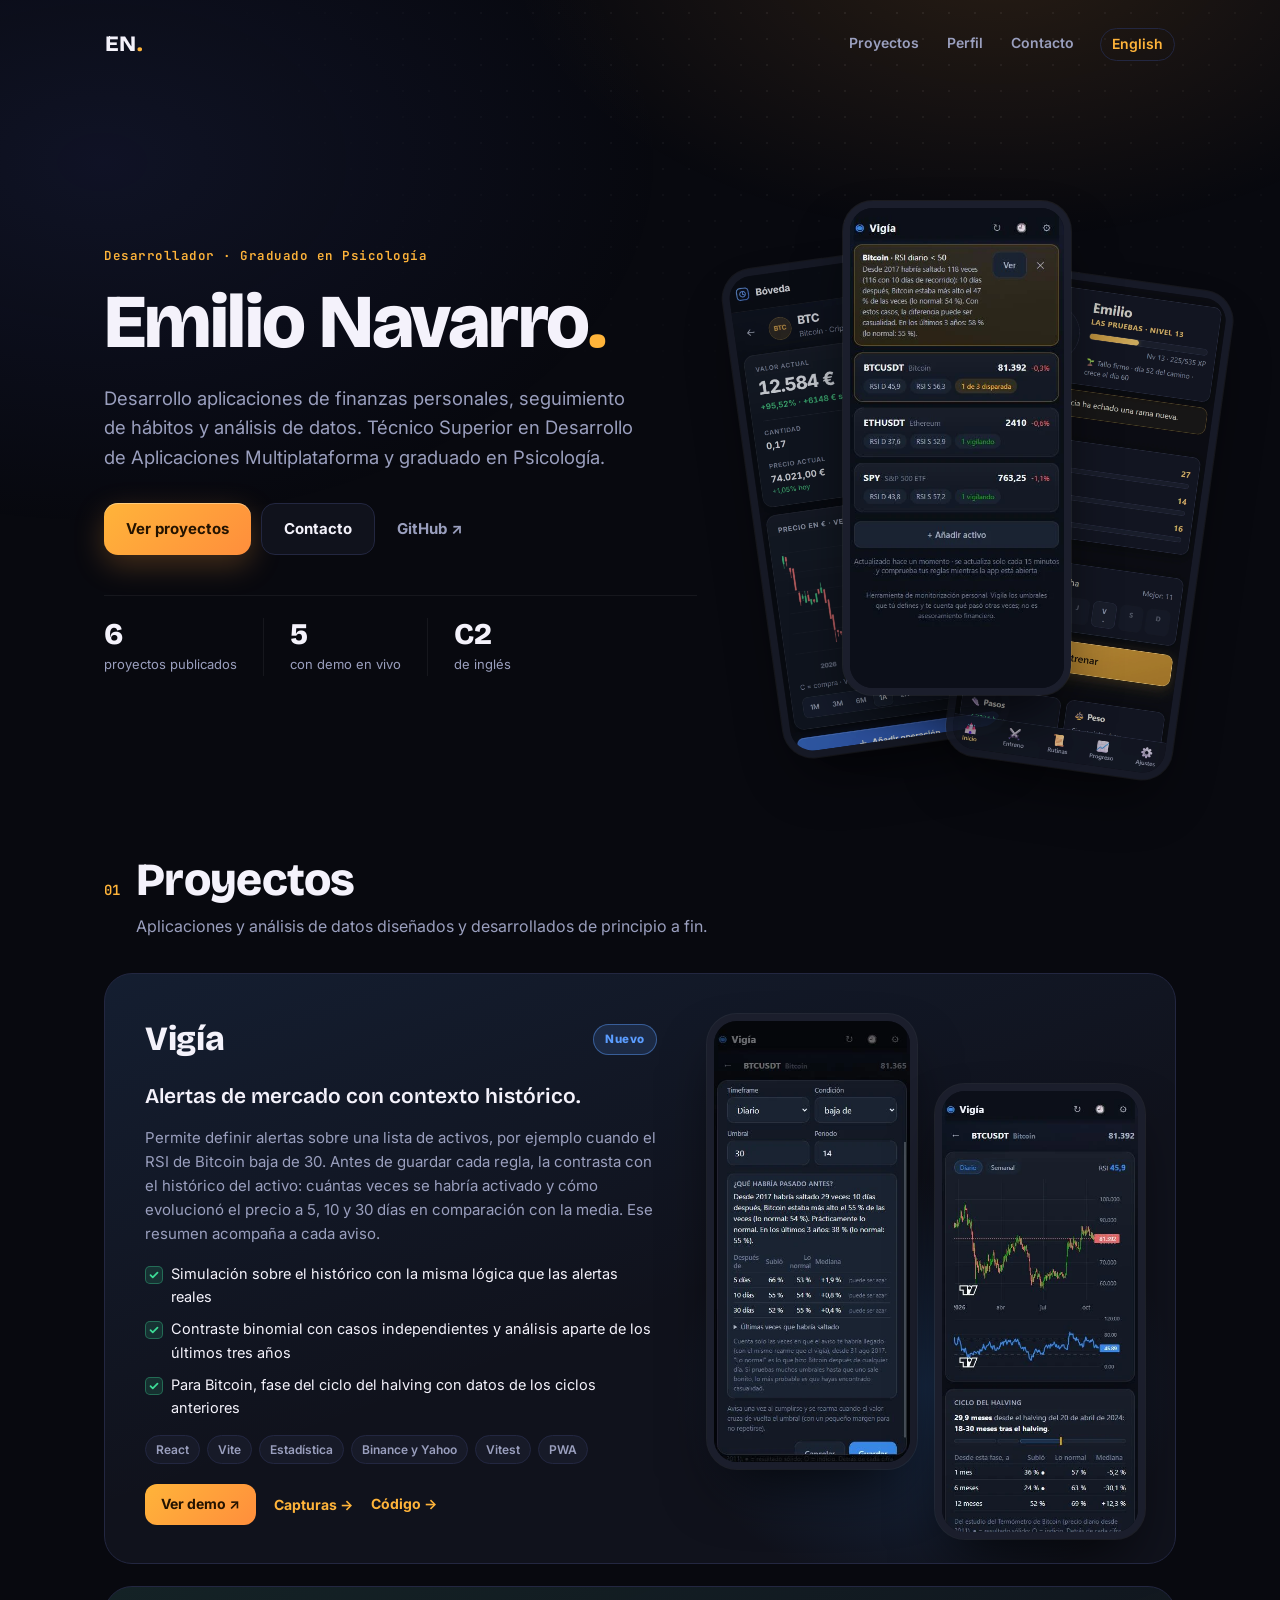
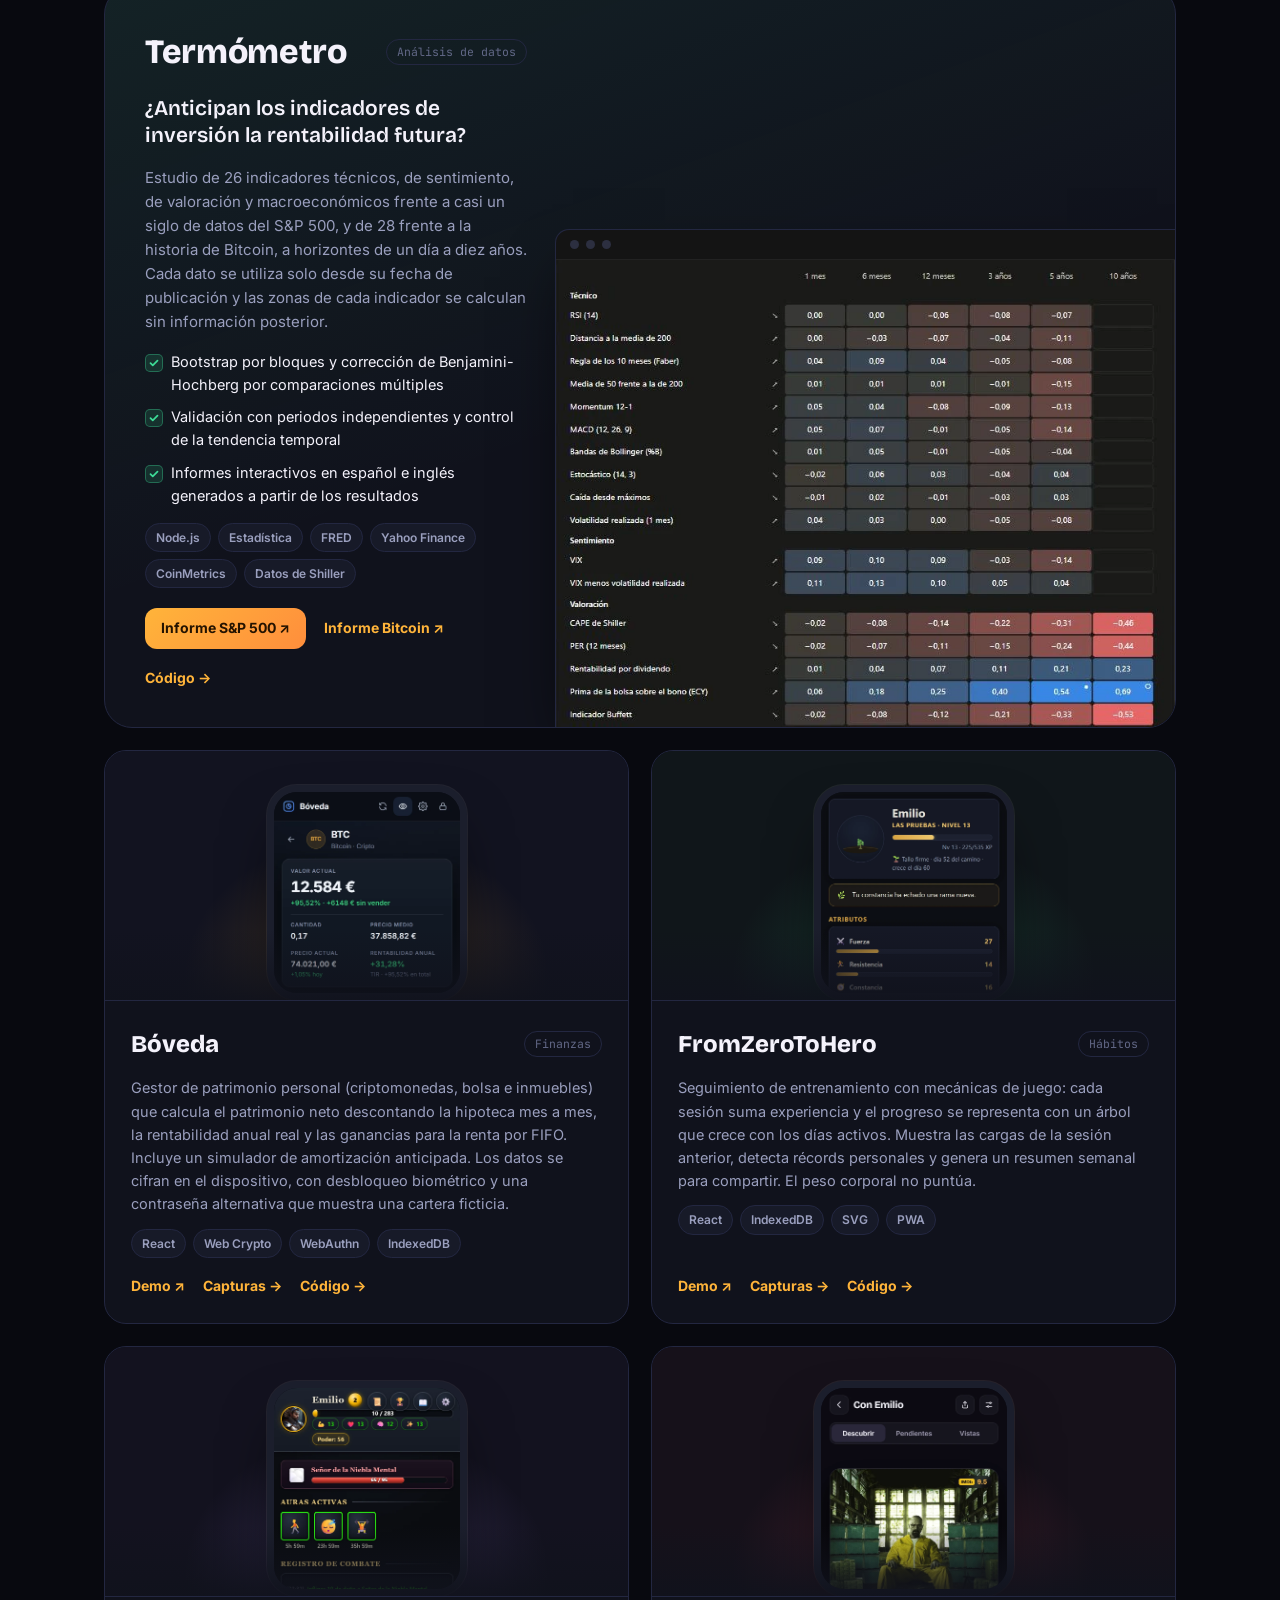
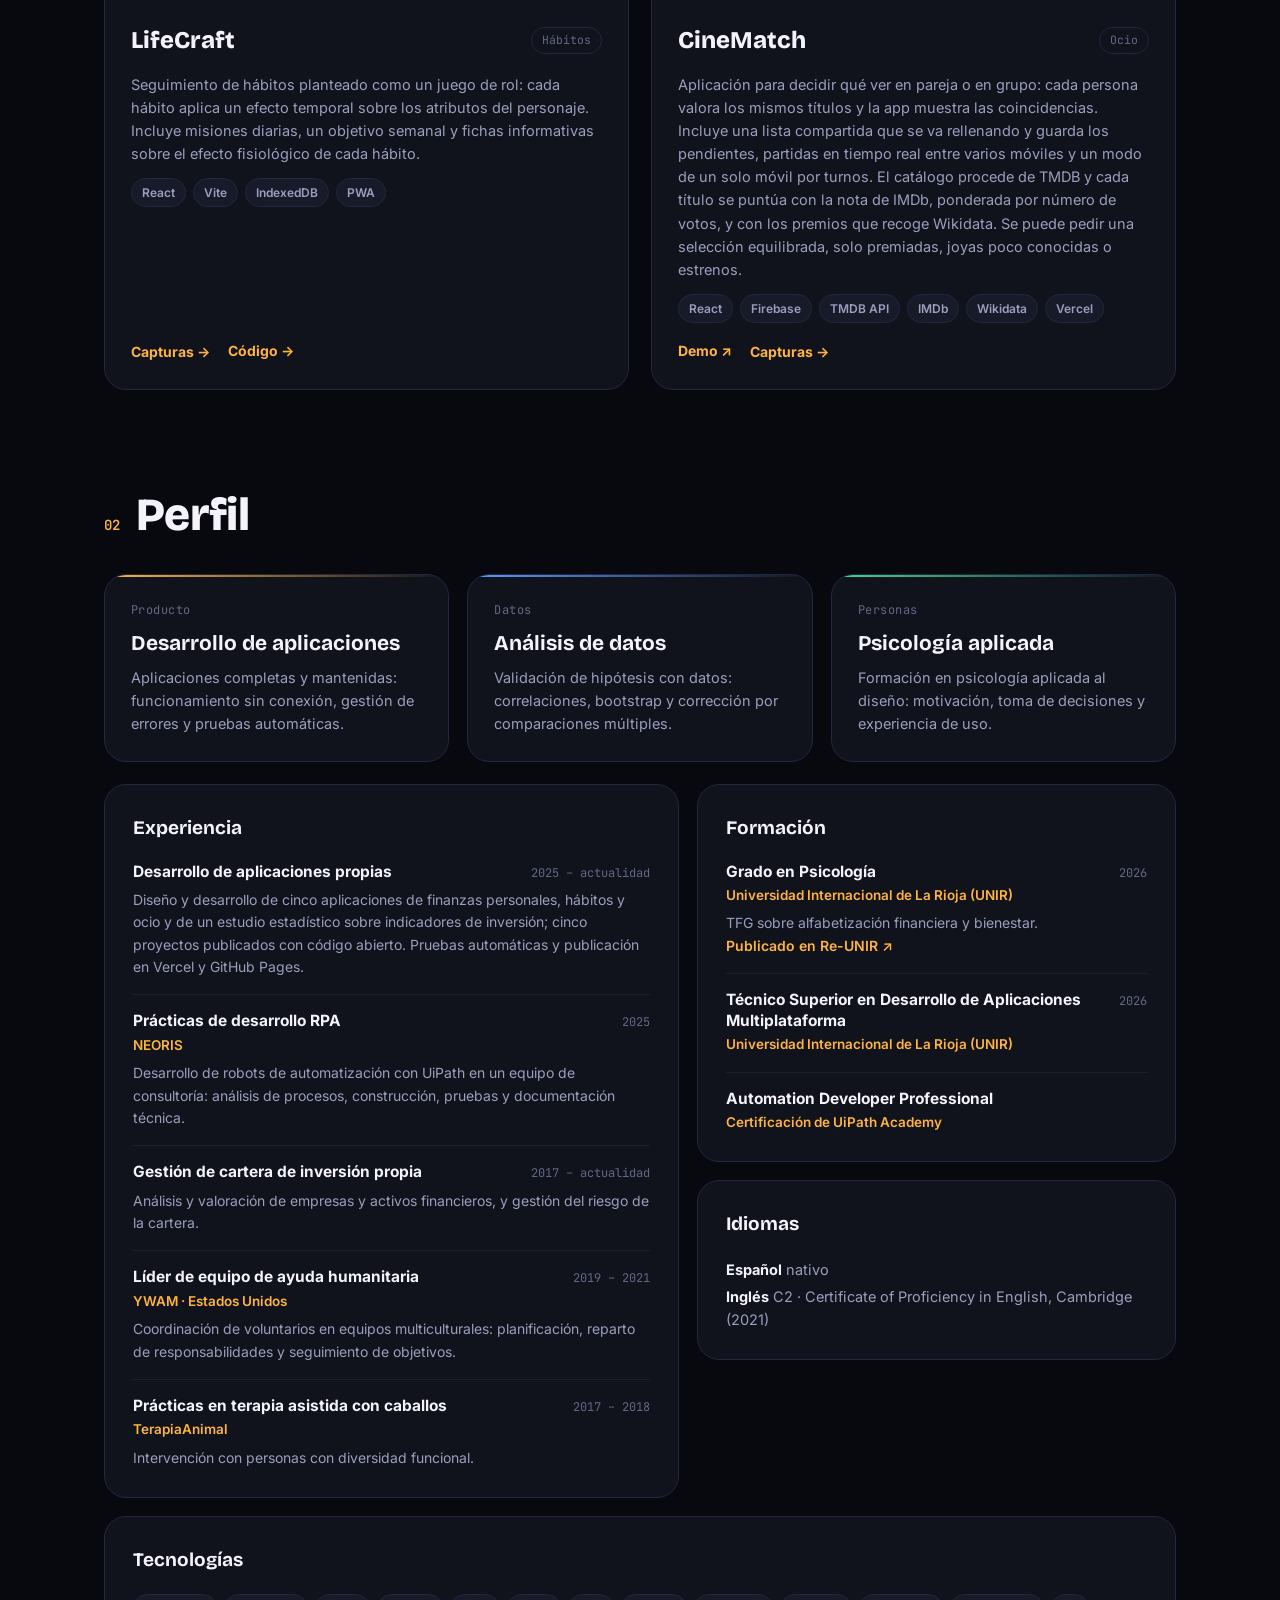
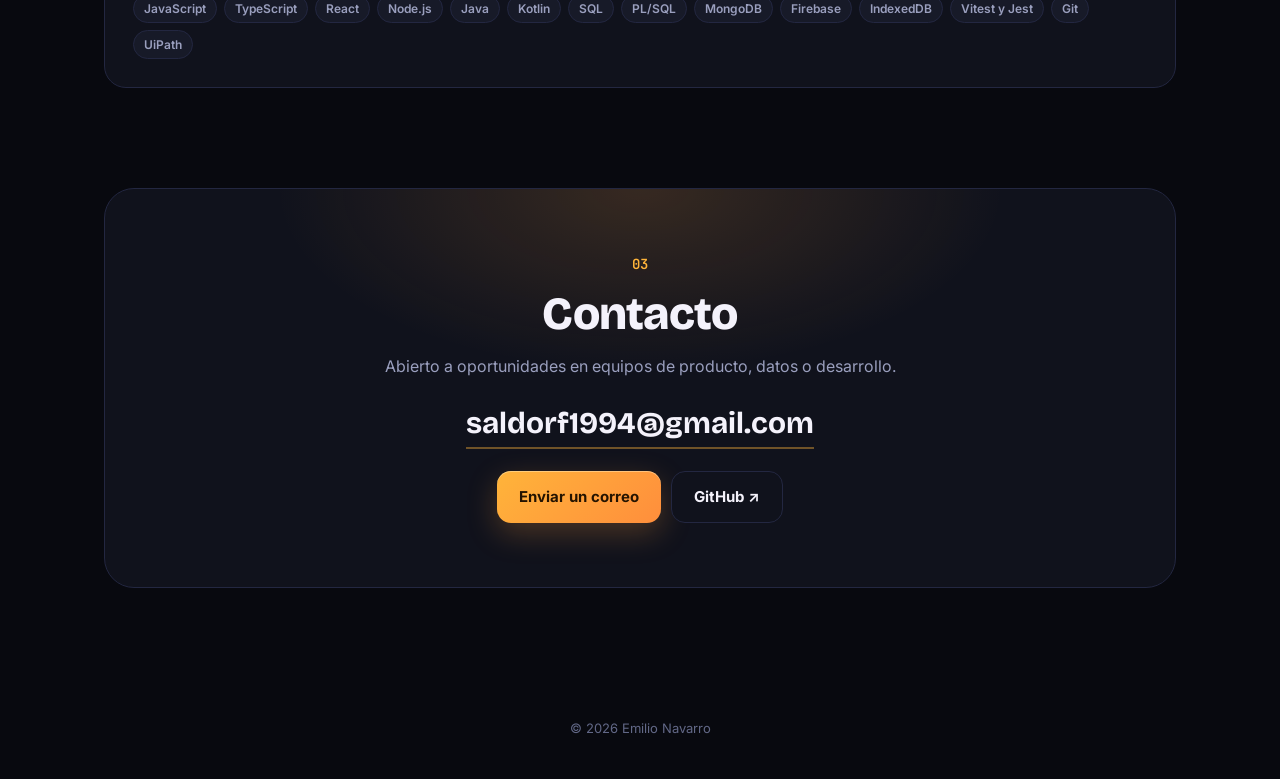
==== index.html @ cb15668c "Bóveda: captura de la animación de apertura y textos en inglés al día" ====
<!doctype html>
<html lang="es">

<head>
  <meta charset="UTF-8" />
  <meta name="viewport" content="width=device-width, initial-scale=1.0" />
  <meta name="theme-color" content="#08090f" />
  <title>Emilio Navarro · Desarrollador y graduado en Psicología</title>
  <meta name="description"
    content="Portfolio de Emilio Navarro, desarrollador de aplicaciones (DAM) y graduado en Psicología. Aplicaciones de finanzas personales y hábitos, y análisis de datos." />
  <meta property="og:type" content="website" />
  <meta property="og:url" content="https://seakerop.github.io/portfolio-12-06-main/" />
  <meta property="og:title" content="Emilio Navarro · Desarrollador y graduado en Psicología" />
  <meta property="og:description" content="Aplicaciones de finanzas personales y hábitos, y análisis de datos." />
  <meta property="og:image" content="https://seakerop.github.io/portfolio-12-06-main/og.png" />
  <meta name="twitter:card" content="summary_large_image" />
  <link rel="icon"
    href="data:image/svg+xml,%3Csvg xmlns='http://www.w3.org/2000/svg' viewBox='0 0 100 100'%3E%3Crect width='100' height='100' rx='24' fill='%2308090f'/%3E%3Ctext x='46' y='68' font-family='Arial' font-weight='800' font-size='50' fill='%23f4f2fb' text-anchor='middle'%3EEN%3C/text%3E%3Ccircle cx='82' cy='64' r='7' fill='%23ffb43a'/%3E%3C/svg%3E" />
  <link rel="preconnect" href="https://fonts.googleapis.com" />
  <link rel="preconnect" href="https://fonts.gstatic.com" crossorigin />
  <link
    href="https://fonts.googleapis.com/css2?family=Bricolage+Grotesque:opsz,wght@12..96,400..800&family=Inter:wght@400;500;600;700&family=JetBrains+Mono:wght@500;600&display=swap"
    rel="stylesheet" />
  <link rel="alternate" hreflang="en" href="https://seakerop.github.io/portfolio-12-06-main/en/" />
  <link rel="stylesheet" href="style.css" />
</head>

<body>
  <div class="backdrop" aria-hidden="true"></div>

  <header class="nav">
    <a class="brand" href="#top" aria-label="Inicio">EN<span class="dot">.</span></a>
    <nav>
      <a href="#proyectos">Proyectos</a>
      <a href="#perfil">Perfil</a>
      <a href="#contacto">Contacto</a>
      <a class="lang-link" href="en/" hreflang="en" lang="en">English</a>
    </nav>
  </header>

  <main id="top">
    <!-- ═══ hero ═══ -->
    <section class="hero">
      <div class="hero-text">
        <p class="eyebrow reveal">Desarrollador · Graduado en Psicología</p>
        <h1 class="reveal">Emilio Navarro<span class="dot">.</span></h1>
        <p class="hero-sub reveal">
          Desarrollo aplicaciones de finanzas personales, seguimiento de hábitos y análisis de datos. Técnico Superior
          en Desarrollo de Aplicaciones Multiplataforma y graduado en Psicología.
        </p>
        <div class="hero-cta reveal">
          <a class="btn btn-solid" href="#proyectos">Ver proyectos</a>
          <a class="btn btn-line" href="mailto:saldorf1994@gmail.com">Contacto</a>
          <a class="btn btn-ghost" href="https://github.com/seakerop" target="_blank" rel="noreferrer">GitHub ↗</a>
        </div>
        <ul class="proof reveal" aria-label="En cifras">
          <li><b>6</b><span>proyectos publicados</span></li>
          <li><b>5</b><span>con demo en vivo</span></li>
          <li><b>C2</b><span>de inglés</span></li>
        </ul>
      </div>

      <div class="hero-phones reveal" aria-hidden="true">
        <figure class="phone p-back"><img src="img/boveda/2-activo.webp" alt="" fetchpriority="high" /></figure>
        <figure class="phone p-front"><img src="img/vigia/1-avisos.webp" alt="" fetchpriority="high" /></figure>
        <figure class="phone p-side"><img src="img/fzth/1-home.webp" alt="" /></figure>
      </div>
    </section>

    <!-- ═══ proyectos ═══ -->
    <section id="proyectos">
      <div class="sec-head reveal">
        <span class="sec-num mono">01</span>
        <h2>Proyectos</h2>
        <p>Aplicaciones y análisis de datos diseñados y desarrollados de principio a fin.</p>
      </div>

      <!-- destacado: Vigía -->
      <article class="feature reveal">
        <div class="feature-text">
          <div class="card-top">
            <h3>Vigía</h3>
            <span class="badge badge-new">Nuevo</span>
          </div>
          <p class="lede">Alertas de mercado con contexto histórico.</p>
          <p>
            Permite definir alertas sobre una lista de activos, por ejemplo cuando el RSI de Bitcoin baja de 30. Antes
            de guardar cada regla, la contrasta con el histórico del activo: cuántas veces se habría activado y cómo
            evolucionó el precio a 5, 10 y 30 días en comparación con la media. Ese resumen acompaña a cada aviso.
          </p>
          <ul class="checks">
            <li>Simulación sobre el histórico con la misma lógica que las alertas reales</li>
            <li>Contraste binomial con casos independientes y análisis aparte de los últimos tres años</li>
            <li>Para Bitcoin, fase del ciclo del halving con datos de los ciclos anteriores</li>
          </ul>
          <div class="stack">
            <span>React</span><span>Vite</span><span>Estadística</span><span>Binance y Yahoo</span><span>Vitest</span><span>PWA</span>
          </div>
          <div class="card-links">
            <a class="link-solid" href="https://vigia-fawn.vercel.app" target="_blank" rel="noreferrer">Ver demo ↗</a>
            <button type="button" class="shots-link" data-shots="vigia">Capturas →</button>
            <a href="https://github.com/seakerop/vigia" target="_blank" rel="noreferrer">Código →</a>
          </div>
        </div>
        <div class="feature-visual" aria-hidden="true">
          <figure class="phone"><img src="img/vigia/3-probador.webp" alt="" loading="lazy" /></figure>
          <figure class="phone phone-offset"><img src="img/vigia/2-ficha.webp" alt="" loading="lazy" /></figure>
        </div>
      </article>

      <!-- destacado: Termómetro -->
      <article class="feature feature-data reveal">
        <div class="feature-text">
          <div class="card-top">
            <h3>Termómetro</h3>
            <span class="tag mono">Análisis de datos</span>
          </div>
          <p class="lede">¿Anticipan los indicadores de inversión la rentabilidad futura?</p>
          <p>
            Estudio de 26 indicadores técnicos, de sentimiento, de valoración y macroeconómicos frente a casi un siglo
            de datos del S&amp;P 500, y de 28 frente a la historia de Bitcoin, a horizontes de un día a diez años. Cada
            dato se utiliza solo desde su fecha de publicación y las zonas de cada indicador se calculan sin
            información posterior.
          </p>
          <ul class="checks">
            <li>Bootstrap por bloques y corrección de Benjamini-Hochberg por comparaciones múltiples</li>
            <li>Validación con periodos independientes y control de la tendencia temporal</li>
            <li>Informes interactivos en español e inglés generados a partir de los resultados</li>
          </ul>
          <div class="stack">
            <span>Node.js</span><span>Estadística</span><span>FRED</span><span>Yahoo Finance</span><span>CoinMetrics</span><span>Datos de Shiller</span>
          </div>
          <div class="card-links">
            <a class="link-solid" href="https://seakerop.github.io/termometro/" target="_blank" rel="noreferrer">Informe S&amp;P 500 ↗</a>
            <a href="https://seakerop.github.io/termometro/bitcoin.html" target="_blank" rel="noreferrer">Informe Bitcoin ↗</a>
            <a href="https://github.com/seakerop/termometro" target="_blank" rel="noreferrer">Código →</a>
          </div>
        </div>
        <div class="feature-visual" aria-hidden="true">
          <figure class="browser">
            <div class="browser-bar"><i></i><i></i><i></i></div>
            <img src="img/termometro/mapa.webp" alt="" loading="lazy" width="758" height="572" />
          </figure>
        </div>
      </article>

      <div class="cards">
        <article class="card reveal">
          <div class="card-shot shot-vault">
            <figure class="phone"><img src="img/boveda/2-activo.webp" alt="Ficha de Bitcoin en Bóveda con su gráfica de velas" loading="lazy" /></figure>
          </div>
          <div class="card-body">
            <div class="card-top"><h3>Bóveda</h3><span class="tag mono">Finanzas</span></div>
            <p>
              Gestor de patrimonio personal (criptomonedas, bolsa e inmuebles) que calcula el patrimonio neto
              descontando la hipoteca mes a mes, la rentabilidad anual real y las ganancias para la renta por FIFO.
              Incluye un simulador de amortización anticipada. Los datos se cifran en el dispositivo, con desbloqueo
              biométrico y una contraseña alternativa que muestra una cartera ficticia.
            </p>
            <div class="stack"><span>React</span><span>Web Crypto</span><span>WebAuthn</span><span>IndexedDB</span></div>
            <div class="card-links">
              <a href="https://boveda-ivory.vercel.app" target="_blank" rel="noreferrer">Demo ↗</a>
              <button type="button" class="shots-link" data-shots="boveda">Capturas →</button>
              <a href="https://github.com/seakerop/boveda" target="_blank" rel="noreferrer">Código →</a>
            </div>
          </div>
        </article>

        <article class="card reveal">
          <div class="card-shot shot-gym">
            <figure class="phone"><img src="img/fzth/1-home.webp" alt="Pantalla principal de FromZeroToHero" loading="lazy" /></figure>
          </div>
          <div class="card-body">
            <div class="card-top"><h3>FromZeroToHero</h3><span class="tag mono">Hábitos</span></div>
            <p>
              Seguimiento de entrenamiento con mecánicas de juego: cada sesión suma experiencia y el progreso se
              representa con un árbol que crece con los días activos. Muestra las cargas de la sesión anterior, detecta
              récords personales y genera un resumen semanal para compartir. El peso corporal no puntúa.
            </p>
            <div class="stack"><span>React</span><span>IndexedDB</span><span>SVG</span><span>PWA</span></div>
            <div class="card-links">
              <a href="https://seakerop.github.io/fromzerotohero/" target="_blank" rel="noreferrer">Demo ↗</a>
              <button type="button" class="shots-link" data-shots="fzth">Capturas →</button>
              <a href="https://github.com/seakerop/fromzerotohero" target="_blank" rel="noreferrer">Código →</a>
            </div>
          </div>
        </article>

        <article class="card reveal">
          <div class="card-shot shot-life">
            <figure class="phone"><img src="img/lifecraft/2-home.webp" alt="Pantalla principal de LifeCraft" loading="lazy" /></figure>
          </div>
          <div class="card-body">
            <div class="card-top"><h3>LifeCraft</h3><span class="tag mono">Hábitos</span></div>
            <p>
              Seguimiento de hábitos planteado como un juego de rol: cada hábito aplica un efecto temporal sobre los
              atributos del personaje. Incluye misiones diarias, un objetivo semanal y fichas informativas sobre el
              efecto fisiológico de cada hábito.
            </p>
            <div class="stack"><span>React</span><span>Vite</span><span>IndexedDB</span><span>PWA</span></div>
            <div class="card-links">
              <button type="button" class="shots-link" data-shots="lifecraft">Capturas →</button>
              <a href="https://github.com/seakerop/lifecraft" target="_blank" rel="noreferrer">Código →</a>
            </div>
          </div>
        </article>

        <article class="card reveal">
          <div class="card-shot shot-cine">
            <figure class="phone"><img src="img/cinematch/2-descubrir.webp" alt="Carta de una serie en CineMatch" loading="lazy" /></figure>
          </div>
          <div class="card-body">
            <div class="card-top"><h3>CineMatch</h3><span class="tag mono">Ocio</span></div>
            <p>
              Aplicación para decidir qué ver en pareja o en grupo: cada persona valora los mismos títulos y la app
              muestra las coincidencias. Incluye una lista compartida que se va rellenando y guarda los pendientes,
              partidas en tiempo real entre varios móviles y un modo de un solo móvil por turnos. El catálogo procede
              de TMDB y cada título se puntúa con la nota de IMDb, ponderada por número de votos, y con los premios
              que recoge Wikidata. Se puede pedir una selección equilibrada, solo premiadas, joyas poco conocidas o
              estrenos.
            </p>
            <div class="stack"><span>React</span><span>Firebase</span><span>TMDB API</span><span>IMDb</span><span>Wikidata</span><span>Vercel</span></div>
            <div class="card-links">
              <a href="https://cinematch-wine-xi.vercel.app" target="_blank" rel="noreferrer">Demo ↗</a>
              <button type="button" class="shots-link" data-shots="cinematch">Capturas →</button>
            </div>
          </div>
        </article>
      </div>
    </section>

    <!-- ═══ perfil ═══ -->
    <section id="perfil">
      <div class="sec-head reveal">
        <span class="sec-num mono">02</span>
        <h2>Perfil</h2>
      </div>

      <div class="pillars">
        <div class="pillar reveal">
          <span class="pillar-k mono">Producto</span>
          <h3>Desarrollo de aplicaciones</h3>
          <p>Aplicaciones completas y mantenidas: funcionamiento sin conexión, gestión de errores y pruebas automáticas.</p>
        </div>
        <div class="pillar reveal">
          <span class="pillar-k mono">Datos</span>
          <h3>Análisis de datos</h3>
          <p>Validación de hipótesis con datos: correlaciones, bootstrap y corrección por comparaciones múltiples.</p>
        </div>
        <div class="pillar reveal">
          <span class="pillar-k mono">Personas</span>
          <h3>Psicología aplicada</h3>
          <p>Formación en psicología aplicada al diseño: motivación, toma de decisiones y experiencia de uso.</p>
        </div>
      </div>

      <div class="cv-grid">
        <div class="cv-block reveal">
          <h3 class="block-title">Experiencia</h3>
          <ul class="cv-list">
            <li>
              <div class="cv-head"><b>Desarrollo de aplicaciones propias</b><span class="when mono">2025 – actualidad</span></div>
              <p>Diseño y desarrollo de cinco aplicaciones de finanzas personales, hábitos y ocio y de un estudio estadístico sobre indicadores de inversión; cinco proyectos publicados con código abierto. Pruebas automáticas y publicación en Vercel y GitHub Pages.</p>
            </li>
            <li>
              <div class="cv-head"><b>Prácticas de desarrollo RPA</b><span class="when mono">2025</span></div>
              <span class="org">NEORIS</span>
              <p>Desarrollo de robots de automatización con UiPath en un equipo de consultoría: análisis de procesos, construcción, pruebas y documentación técnica.</p>
            </li>
            <li>
              <div class="cv-head"><b>Gestión de cartera de inversión propia</b><span class="when mono">2017 – actualidad</span></div>
              <p>Análisis y valoración de empresas y activos financieros, y gestión del riesgo de la cartera.</p>
            </li>
            <li>
              <div class="cv-head"><b>Líder de equipo de ayuda humanitaria</b><span class="when mono">2019 – 2021</span></div>
              <span class="org">YWAM · Estados Unidos</span>
              <p>Coordinación de voluntarios en equipos multiculturales: planificación, reparto de responsabilidades y seguimiento de objetivos.</p>
            </li>
            <li>
              <div class="cv-head"><b>Prácticas en terapia asistida con caballos</b><span class="when mono">2017 – 2018</span></div>
              <span class="org">TerapiaAnimal</span>
              <p>Intervención con personas con diversidad funcional.</p>
            </li>
          </ul>
        </div>

        <div class="cv-side">
          <div class="cv-block reveal">
            <h3 class="block-title">Formación</h3>
            <ul class="cv-list">
              <li>
                <div class="cv-head"><b>Grado en Psicología</b><span class="when mono">2026</span></div>
                <span class="org">Universidad Internacional de La Rioja (UNIR)</span>
                <p>TFG sobre alfabetización financiera y bienestar. <a href="https://reunir.unir.net/handle/123456789/23557" target="_blank" rel="noreferrer">Publicado en Re-UNIR ↗</a></p>
              </li>
              <li>
                <div class="cv-head"><b>Técnico Superior en Desarrollo de Aplicaciones Multiplataforma</b><span class="when mono">2026</span></div>
                <span class="org">Universidad Internacional de La Rioja (UNIR)</span>
              </li>
              <li>
                <div class="cv-head"><b>Automation Developer Professional</b></div>
                <span class="org">Certificación de UiPath Academy</span>
              </li>
            </ul>
          </div>
          <div class="cv-block reveal">
            <h3 class="block-title">Idiomas</h3>
            <p class="lang"><b>Español</b> nativo</p>
            <p class="lang"><b>Inglés</b> C2 · Certificate of Proficiency in English, Cambridge (2021)</p>
          </div>
        </div>

        <div class="cv-block cv-wide reveal">
          <h3 class="block-title">Tecnologías</h3>
          <div class="stack">
            <span>JavaScript</span><span>TypeScript</span><span>React</span><span>Node.js</span><span>Java</span><span>Kotlin</span>
            <span>SQL</span><span>PL/SQL</span><span>MongoDB</span><span>Firebase</span><span>IndexedDB</span><span>Vitest y Jest</span><span>Git</span><span>UiPath</span>
          </div>
        </div>
      </div>
    </section>

    <!-- ═══ contacto ═══ -->
    <section id="contacto">
      <div class="contact reveal">
        <span class="sec-num mono">03</span>
        <h2>Contacto</h2>
        <p>Abierto a oportunidades en equipos de producto, datos o desarrollo.</p>
        <a class="mail" href="mailto:saldorf1994@gmail.com">saldorf1994@gmail.com</a>
        <div class="hero-cta">
          <a class="btn btn-solid" href="mailto:saldorf1994@gmail.com">Enviar un correo</a>
          <a class="btn btn-line" href="https://github.com/seakerop" target="_blank" rel="noreferrer">GitHub ↗</a>
        </div>
      </div>
    </section>
  </main>

  <div id="lightbox" class="lightbox" hidden>
    <div class="lb-backdrop"></div>
    <div class="lb-panel" role="dialog" aria-modal="true" aria-label="Capturas del proyecto">
      <div class="lb-head">
        <h3 class="lb-title"></h3>
        <button class="lb-close" type="button" aria-label="Cerrar">✕</button>
      </div>
      <div class="lb-track"></div>
      <button class="lb-nav lb-prev" type="button" aria-label="Anterior">‹</button>
      <button class="lb-nav lb-next" type="button" aria-label="Siguiente">›</button>
    </div>
  </div>

  <footer>
    <p>© 2026 Emilio Navarro</p>
  </footer>

  <script>
    // sin JS no hay animación de aparición, pero el contenido siempre se ve
    document.documentElement.classList.add('js')
    // aparición suave de secciones al hacer scroll
    const io = new IntersectionObserver(
      (entries) => entries.forEach((e) => e.isIntersecting && e.target.classList.add('in')),
      { threshold: 0.12 },
    )
    document.querySelectorAll('.reveal').forEach((el) => io.observe(el))

    // galería de capturas con una explicación por pantalla
    const GALLERIES = {
      vigia: {
        title: 'Vigía',
        shots: [
          { src: 'img/vigia/1-avisos.webp', cap: 'Lista de activos con un aviso activo. Junto a la regla aparece su resumen histórico: número de veces que se habría activado desde 2017 y evolución del precio a 10 días comparada con la media.' },
          { src: 'img/vigia/2-ficha.webp', cap: 'Ficha de cada activo con velas y RSI, calculados con el mismo código que evalúa las reglas.' },
          { src: 'img/vigia/3-probador.webp', cap: 'Al crear una regla, la aplicación la contrasta con el histórico del activo y muestra los resultados a 5, 10 y 30 días frente a la media, con una indicación de si la diferencia es significativa.' },
          { src: 'img/vigia/4-ciclo.webp', cap: 'En Bitcoin, fase actual del ciclo del halving y comportamiento del precio en esa fase durante los ciclos anteriores. Debajo, cada regla con su resumen histórico.' },
        ],
      },
      fzth: {
        title: 'FromZeroToHero',
        shots: [
          { src: 'img/fzth/1-home.webp', cap: 'Pantalla principal: nivel, atributos y el árbol que representa el progreso, que crece con los días de actividad. Los atributos se calculan a partir de la actividad registrada, nunca del peso corporal.' },
          { src: 'img/fzth/2-arbol.webp', cap: 'Detalle del árbol con su historial: cada cierto número de días activos se añade un elemento nuevo, y su aspecto cambia con la estación del año.' },
          { src: 'img/fzth/3-entreno.webp', cap: 'Modo entrenamiento: cada ejercicio muestra las cargas de la sesión anterior y precarga las series. Incluye temporizador de descanso.' },
          { src: 'img/fzth/4-ficha.webp', cap: 'Fichas de técnica de 52 ejercicios: músculos implicados, puntos clave y errores habituales.' },
          { src: 'img/fzth/5-progreso.webp', cap: 'Evolución por ejercicio: mejor peso y 1RM estimado por sesión, con detección automática de récords personales.' },
          { src: 'img/fzth/6-gesta.webp', cap: 'Resumen semanal en formato imagen para compartir: nivel, racha y experiencia de la semana.' },
        ],
      },
      lifecraft: {
        title: 'LifeCraft',
        shots: [
          { src: 'img/lifecraft/1-creacion.webp', cap: 'Creación del personaje: selección de los hábitos que se quieren fomentar y de los que se quieren controlar.' },
          { src: 'img/lifecraft/2-home.webp', cap: 'Pantalla principal: cada hábito registrado aplica un efecto temporal que modifica los atributos del personaje.' },
          { src: 'img/lifecraft/3-codice.webp', cap: 'Fichas informativas sobre el efecto fisiológico de cada hábito, con referencias y la advertencia de que no sustituyen el consejo profesional.' },
          { src: 'img/lifecraft/4-misiones.webp', cap: 'Misiones diarias y un objetivo semanal que avanza con los hábitos positivos y retrocede con los negativos.' },
          { src: 'img/lifecraft/5-cronica.webp', cap: 'Historial mensual en forma de mapa de calor y logros desbloqueados.' },
        ],
      },
      boveda: {
        title: 'Bóveda',
        shots: [
          { src: 'img/boveda/1-patrimonio.webp', cap: 'El patrimonio neto, con la hipoteca ya descontada, la ganancia real y la rentabilidad anual. La línea discontinua es el dinero que he ido metiendo: la distancia hasta las velas es lo ganado.' },
          { src: 'img/boveda/2-activo.webp', cap: 'Ficha de cada activo: precio medio, ganancia sin vender y rentabilidad anual, con velas semanales. Los precios se actualizan solos.' },
          { src: 'img/boveda/3-hipoteca.webp', cap: 'Simulador de amortización anticipada: compara reducir cuota frente a reducir plazo y calcula el ahorro en intereses.' },
          { src: 'img/boveda/4-privacidad.webp', cap: 'Modo privacidad: oculta todas las cifras con un toque.' },
          { src: 'img/boveda/5-renta.webp', cap: 'Informe para la renta: ganancias por FIFO, como las calcula Hacienda, con la regla de los dos meses y los dividendos. Se exporta a CSV.' },
          { src: 'img/boveda/6-huella.webp', cap: 'Desbloqueo con huella. Los datos van cifrados en el propio móvil: no hay cuentas ni servidor.' },
          { src: 'img/boveda/7-apertura.webp', cap: 'Al desbloquear, la puerta de la caja fuerte se abre mientras se descifran los datos: el dial gira, salta el cerrojo y se entra por la puerta. Con la contraseña equivocada, la puerta tiembla.' },
        ],
      },
      cinematch: {
        title: 'CineMatch',
        shots: [
          { src: 'img/cinematch/1-inicio.webp', cap: 'Inicio: acceso a la lista compartida y a las partidas con uno o varios móviles.' },
          { src: 'img/cinematch/2-descubrir.webp', cap: 'Cada persona valora los títulos deslizando la carta. Cada carta muestra la nota de IMDb y, si lo tiene, el premio más importante.' },
          { src: 'img/cinematch/3-ficha.webp', cap: 'Ficha de cada título con la sinopsis, los votos en IMDb, los premios, el tráiler y enlace a las plataformas donde está disponible.' },
          { src: 'img/cinematch/4-match.webp', cap: 'Cuando todos eligen el mismo título, la app lo indica en ese momento.' },
          { src: 'img/cinematch/5-pendientes.webp', cap: 'Las coincidencias se guardan en la lista de pendientes. La ruleta elige una al azar.' },
        ],
      },
    }
    // la nav se vuelve píldora con blur en cuanto haces scroll
    const navBar = document.querySelector('.nav')
    const onScroll = () => navBar.classList.toggle('scrolled', window.scrollY > 8)
    onScroll()
    window.addEventListener('scroll', onScroll, { passive: true })

    const lb = document.getElementById('lightbox')
    const lbTitle = lb.querySelector('.lb-title')
    const lbTrack = lb.querySelector('.lb-track')
    let lastFocus = null
    function openGallery(key) {
      const g = GALLERIES[key]
      if (!g) return
      lastFocus = document.activeElement
      lbTitle.innerHTML = g.title + ' <small>desliza para ver más →</small>'
      lbTrack.innerHTML = g.shots
        .map((s) => `<figure class="lb-shot"><img src="${s.src}" alt="" loading="lazy" decoding="async" /><p>${s.cap}</p></figure>`)
        .join('')
      lbTrack.scrollLeft = 0
      lb.hidden = false
      document.body.style.overflow = 'hidden'
      lb.querySelector('.lb-close').focus({ preventScroll: true })
    }
    function closeGallery() {
      if (lb.hidden || lb.classList.contains('closing')) return
      lb.classList.add('closing')
      setTimeout(() => {
        lb.classList.remove('closing')
        lb.hidden = true
        document.body.style.overflow = ''
        if (lastFocus && lastFocus.focus) lastFocus.focus({ preventScroll: true })
      }, 190)
    }
    // una "página" de la tira = ancho de captura + hueco
    const stepSize = () => {
      const shot = lbTrack.querySelector('.lb-shot')
      return shot ? shot.getBoundingClientRect().width + 16 : 280
    }
    document.querySelectorAll('[data-shots]').forEach((b) => b.addEventListener('click', () => openGallery(b.dataset.shots)))
    lb.querySelector('.lb-close').addEventListener('click', closeGallery)
    lb.querySelector('.lb-backdrop').addEventListener('click', closeGallery)
    lb.querySelector('.lb-prev').addEventListener('click', () => lbTrack.scrollBy({ left: -stepSize(), behavior: 'smooth' }))
    lb.querySelector('.lb-next').addEventListener('click', () => lbTrack.scrollBy({ left: stepSize(), behavior: 'smooth' }))
    document.addEventListener('keydown', (e) => {
      if (lb.hidden) return
      if (e.key === 'Escape') closeGallery()
      if (e.key === 'ArrowRight') lbTrack.scrollBy({ left: stepSize(), behavior: 'smooth' })
      if (e.key === 'ArrowLeft') lbTrack.scrollBy({ left: -stepSize(), behavior: 'smooth' })
    })
    // arrastrar la tira con el ratón, como en el móvil con el dedo
    let dragging = false, dragX = 0, dragStart = 0
    lbTrack.addEventListener('pointerdown', (e) => {
      if (e.pointerType !== 'mouse') return
      dragging = true; dragX = e.clientX; dragStart = lbTrack.scrollLeft
      lbTrack.classList.add('dragging')
    })
    window.addEventListener('pointermove', (e) => {
      if (dragging) lbTrack.scrollLeft = dragStart - (e.clientX - dragX)
    })
    window.addEventListener('pointerup', () => {
      dragging = false
      lbTrack.classList.remove('dragging')
    })
  </script>
</body>

</html>
---- style.css ----
/* ═══════════ Emilio Navarro · portfolio ═══════════ */
:root {
  --bg: #08090f;
  --surface: #10121c;
  --surface2: #171a28;
  --line: #232741;
  --line-soft: rgba(255, 255, 255, 0.06);
  --text: #f4f2fb;
  --muted: #9a9fbe;
  --faint: #626887;
  --amber: #ffb43a;
  --coral: #ff8e3c;
  --mint: #3ddc97;
  --blue: #5b9dff;
  --display: 'Bricolage Grotesque', 'Inter', sans-serif;
  --mono: 'JetBrains Mono', ui-monospace, monospace;
  --radius: 22px;
}

* { box-sizing: border-box; margin: 0; padding: 0; }
html { scroll-behavior: smooth; scrollbar-color: #232741 #08090f; }
::selection { background: rgba(255, 180, 58, 0.9); color: #241300; }
:focus-visible { outline: 2px solid var(--amber); outline-offset: 3px; border-radius: 6px; }
::-webkit-scrollbar { width: 10px; height: 8px; }
::-webkit-scrollbar-track { background: #08090f; }
::-webkit-scrollbar-thumb { background: #232741; border-radius: 6px; border: 2px solid #08090f; }

body {
  font-family: 'Inter', system-ui, sans-serif;
  background: var(--bg);
  color: var(--text);
  -webkit-font-smoothing: antialiased;
  line-height: 1.6;
  overflow-x: hidden;
}
.mono { font-family: var(--mono); }
a { color: inherit; }

/* atmósfera: retícula de puntos que se desvanece + dos luces muy suaves */
.backdrop { position: fixed; inset: 0; z-index: 0; pointer-events: none; }
.backdrop::before {
  content: ''; position: absolute; inset: 0;
  background-image: radial-gradient(rgba(255, 255, 255, 0.07) 1px, transparent 1px);
  background-size: 26px 26px;
  -webkit-mask-image: radial-gradient(900px 600px at 70% 0%, #000 0%, transparent 75%);
  mask-image: radial-gradient(900px 600px at 70% 0%, #000 0%, transparent 75%);
}
.backdrop::after {
  content: ''; position: absolute; inset: 0;
  background:
    radial-gradient(700px 420px at 78% -6%, rgba(255, 162, 58, 0.13), transparent 70%),
    radial-gradient(800px 520px at 8% 18%, rgba(70, 90, 200, 0.12), transparent 70%);
}
main, .nav, footer { position: relative; z-index: 2; }

/* nav flotante: se vuelve píldora con blur al hacer scroll */
.nav {
  position: sticky; top: 12px; z-index: 40;
  max-width: 1120px; margin: 0 auto; padding: 14px 24px;
  display: flex; align-items: center; justify-content: space-between;
  border: 1px solid transparent; border-radius: 999px;
  transition: background 0.3s ease, border-color 0.3s ease, box-shadow 0.3s ease;
}
.nav.scrolled {
  background: rgba(12, 14, 24, 0.72);
  -webkit-backdrop-filter: blur(14px) saturate(1.3);
  backdrop-filter: blur(14px) saturate(1.3);
  border-color: var(--line);
  box-shadow: 0 12px 32px rgba(0, 0, 0, 0.35);
}
.brand { font-family: var(--display); font-weight: 800; font-size: 22px; letter-spacing: 0.02em; text-decoration: none; }
.dot { color: var(--amber); }
.nav nav { display: flex; gap: 24px; }
.nav nav a {
  position: relative; color: var(--muted); text-decoration: none;
  font-size: 14px; font-weight: 600; padding: 4px 2px; transition: color 0.15s;
}
.nav nav a::after {
  content: ''; position: absolute; left: 2px; right: 100%; bottom: -1px; height: 2px;
  background: var(--amber); border-radius: 2px; transition: right 0.22s ease;
}
.nav nav a:hover { color: var(--text); }
.nav nav a:hover::after { right: 2px; }
.nav nav a.lang-link { color: var(--amber); border: 1px solid var(--line); border-radius: 999px; padding: 4px 11px; }
.nav nav a.lang-link::after { display: none; }
.nav nav a.lang-link:hover { border-color: var(--amber); }

main { max-width: 1120px; margin: 0 auto; padding: 0 24px 40px; }

/* aparición al hacer scroll (solo con JS; sin JS todo se ve) */
html.js .reveal { opacity: 0; transform: translateY(22px); transition: opacity 0.65s ease, transform 0.65s cubic-bezier(0.2, 0.7, 0.3, 1); }
html.js .reveal.in { opacity: 1; transform: none; }
html.js .hero-text .reveal:nth-child(2) { transition-delay: 0.07s; }
html.js .hero-text .reveal:nth-child(3) { transition-delay: 0.14s; }
html.js .hero-text .reveal:nth-child(4) { transition-delay: 0.21s; }
html.js .hero-text .reveal:nth-child(5) { transition-delay: 0.28s; }
html.js .hero-phones.reveal { transition-delay: 0.18s; }
html.js .cards .card.reveal:nth-child(2n) { transition-delay: 0.08s; }
html.js .pillars .pillar.reveal:nth-child(2) { transition-delay: 0.08s; }
html.js .pillars .pillar.reveal:nth-child(3) { transition-delay: 0.16s; }

/* ═══ marco de móvil para las capturas ═══ */
.phone {
  margin: 0; aspect-ratio: 390 / 844; border-radius: 30px; overflow: hidden;
  background: #0c0e18; border: 7px solid #1b1e2c;
  box-shadow: 0 0 0 1px rgba(255, 255, 255, 0.07), 0 30px 60px -18px rgba(0, 0, 0, 0.75);
}
.phone img { display: block; width: 100%; height: 100%; object-fit: cover; object-position: top; }

/* ═══ hero ═══ */
.hero {
  display: grid; grid-template-columns: 1.15fr 0.85fr; gap: 40px; align-items: center;
  padding: 72px 0 40px; min-height: min(760px, 88vh);
}
.eyebrow {
  font-family: var(--mono); color: var(--amber); font-size: 12.5px; font-weight: 600;
  letter-spacing: 0.04em; margin-bottom: 18px;
}
.hero h1 {
  font-family: var(--display); font-size: clamp(42px, 6.4vw, 76px);
  font-weight: 800; line-height: 1.02; letter-spacing: -0.02em; margin-bottom: 22px;
  text-wrap: balance;
}
.hl {
  background: linear-gradient(100deg, var(--amber) 10%, var(--coral) 90%);
  -webkit-background-clip: text; background-clip: text; color: transparent;
}
.hero-sub { font-size: clamp(16px, 1.6vw, 18.5px); color: var(--muted); max-width: 540px; margin-bottom: 30px; }

.hero-cta { display: flex; flex-wrap: wrap; gap: 10px; }
.btn {
  display: inline-flex; align-items: center; gap: 8px; padding: 13px 22px;
  border-radius: 14px; font-weight: 700; font-size: 15px; text-decoration: none;
  transition: transform 0.12s ease, filter 0.2s ease, border-color 0.2s ease, background 0.2s ease;
}
.btn:hover { transform: translateY(-1px); }
.btn:active { transform: scale(0.97); }
.btn-solid {
  background: linear-gradient(135deg, var(--amber), var(--coral)); color: #241300;
  box-shadow: inset 0 1px 0 rgba(255, 235, 190, 0.5), 0 10px 30px rgba(255, 160, 58, 0.25);
}
.btn-solid:hover { filter: brightness(1.07); }
.btn-line { border: 1px solid var(--line); color: var(--text); background: var(--surface); }
.btn-line:hover { border-color: var(--muted); }
.btn-ghost { color: var(--muted); padding-left: 12px; padding-right: 12px; }
.btn-ghost:hover { color: var(--text); }

/* cifras de credibilidad */
.proof {
  list-style: none; display: grid; grid-template-columns: repeat(4, auto); justify-content: start; gap: 0;
  margin-top: 40px; border-top: 1px solid var(--line-soft); padding-top: 22px;
}
.proof li { padding-right: 26px; margin-right: 26px; border-right: 1px solid var(--line-soft); }
.proof li:last-child { border-right: 0; margin-right: 0; padding-right: 0; }
.proof b { display: block; font-family: var(--display); font-size: 30px; font-weight: 800; line-height: 1.1; }
.proof span { color: var(--muted); font-size: 13px; }

/* collage de móviles */
.hero-phones { position: relative; height: 560px; }
.hero-phones .phone { position: absolute; width: 228px; }
.p-front { left: 50%; top: 20px; transform: translateX(-50%); z-index: 3; animation: float 7s ease-in-out infinite; }
.p-back { left: calc(50% - 205px); top: 74px; transform: rotate(-8deg); z-index: 1; opacity: 0.8; filter: saturate(0.9); }
.p-side { left: calc(50% + 2px); top: 96px; transform: translateX(8%) rotate(8deg); z-index: 2; opacity: 0.85; }
.hero-phones .p-side { left: calc(50% + 0px); }
@keyframes float { 50% { transform: translate(-50%, -10px); } }
.float-chip {
  position: absolute; z-index: 4; display: inline-flex; align-items: center; gap: 8px;
  background: rgba(16, 18, 28, 0.88); border: 1px solid var(--line); border-radius: 999px;
  padding: 8px 13px; font-size: 12.5px; font-weight: 600; color: var(--text);
  -webkit-backdrop-filter: blur(8px); backdrop-filter: blur(8px);
  box-shadow: 0 10px 30px rgba(0, 0, 0, 0.45);
}
.chip-a { left: 2%; top: 64%; }
.chip-b { right: 0; top: 16%; color: var(--muted); }
.led { width: 8px; height: 8px; border-radius: 50%; background: var(--mint); box-shadow: 0 0 10px var(--mint); }

/* línea de estado "ahora mismo" */
.now {
  display: flex; align-items: center; gap: 11px; width: fit-content; max-width: 100%;
  font-size: 14px; color: var(--muted);
  border: 1px solid var(--line); background: rgba(16, 18, 28, 0.7);
  padding: 10px 16px; border-radius: 999px; margin: 6px 0 70px;
}
.pulse { width: 8px; height: 8px; border-radius: 50%; background: var(--mint); flex-shrink: 0; animation: pulse 2s ease-in-out infinite; }
@keyframes pulse { 0%, 100% { box-shadow: 0 0 0 0 rgba(61, 220, 151, 0.5); } 50% { box-shadow: 0 0 0 6px rgba(61, 220, 151, 0); } }

/* ═══ secciones ═══ */
section { padding: 30px 0 70px; scroll-margin-top: 90px; }
.sec-head { display: grid; grid-template-columns: auto 1fr; column-gap: 16px; align-items: baseline; margin-bottom: 34px; }
.sec-num { color: var(--amber); font-size: 14px; font-weight: 600; }
h2 { font-family: var(--display); font-size: clamp(32px, 4.6vw, 46px); font-weight: 800; letter-spacing: -0.015em; line-height: 1.1; }
.sec-head p { grid-column: 2; color: var(--muted); margin-top: 8px; max-width: 600px; }

/* ── proyecto destacado ── */
.feature {
  display: grid; grid-template-columns: 1.1fr 0.9fr; gap: 10px; overflow: hidden;
  background: linear-gradient(160deg, rgba(57, 135, 229, 0.10), rgba(16, 18, 28, 0) 55%), var(--surface);
  border: 1px solid var(--line); border-radius: 28px; margin-bottom: 22px;
}
.feature-text { padding: 38px 10px 38px 40px; display: flex; flex-direction: column; gap: 16px; }
.feature h3 { font-family: var(--display); font-size: 34px; font-weight: 800; letter-spacing: -0.01em; }
.feature .lede { font-family: var(--display); font-size: 21px; font-weight: 600; color: var(--text); line-height: 1.3; }
.feature p { color: var(--muted); font-size: 15px; }
.checks { list-style: none; display: grid; gap: 9px; }
.checks li { position: relative; padding-left: 26px; color: var(--text); font-size: 14.5px; }
.checks li::before {
  content: ''; position: absolute; left: 0; top: 4px; width: 16px; height: 16px; border-radius: 5px;
  background: rgba(61, 220, 151, 0.14) url("data:image/svg+xml,%3Csvg xmlns='http://www.w3.org/2000/svg' viewBox='0 0 16 16'%3E%3Cpath d='M4 8.2l2.6 2.5L12 5.4' fill='none' stroke='%233ddc97' stroke-width='2' stroke-linecap='round' stroke-linejoin='round'/%3E%3C/svg%3E") center / 14px no-repeat;
  border: 1px solid rgba(61, 220, 151, 0.35);
}
.feature-visual {
  position: relative; display: flex; justify-content: center; gap: 18px; padding: 40px 30px 0;
  background: radial-gradient(360px 300px at 50% 70%, rgba(57, 135, 229, 0.22), transparent 70%);
  min-height: 480px; align-items: flex-start;
}
.feature-visual .phone { width: 210px; flex-shrink: 0; }
.feature-visual .phone-offset { margin-top: 70px; }
.feature:hover .feature-visual .phone { transform: translateY(-6px); }
.feature-visual .phone { transition: transform 0.35s cubic-bezier(0.2, 0.7, 0.3, 1); }

/* variante de datos: captura de escritorio que sale por el borde */
.feature-data { background: linear-gradient(160deg, rgba(61, 220, 151, 0.08), rgba(16, 18, 28, 0) 55%), var(--surface); }
.feature-data .feature-visual {
  justify-content: flex-start; align-items: flex-end; padding: 40px 0 0 8px;
  background: radial-gradient(360px 300px at 50% 70%, rgba(61, 220, 151, 0.16), transparent 70%);
}
.browser {
  margin: 0; width: 620px; flex-shrink: 0; overflow: hidden; background: #141414;
  border: 1px solid var(--line); border-right: 0; border-bottom: 0; border-radius: 14px 0 0 0;
  box-shadow: 0 30px 60px -18px rgba(0, 0, 0, 0.75);
  transition: transform 0.35s cubic-bezier(0.2, 0.7, 0.3, 1);
}
.feature:hover .browser { transform: translateY(-6px); }
.browser-bar { display: flex; gap: 7px; align-items: center; height: 30px; padding: 0 14px; border-bottom: 1px solid rgba(255, 255, 255, 0.06); }
.browser-bar i { width: 9px; height: 9px; border-radius: 50%; background: #2c2f40; }
.browser img { display: block; width: 100%; height: auto; }

/* ── tarjetas ── */
.cards { display: grid; grid-template-columns: repeat(2, 1fr); gap: 22px; }
.card {
  background: var(--surface); border: 1px solid var(--line); border-radius: var(--radius);
  overflow: hidden; display: flex; flex-direction: column;
  transition: transform 0.2s ease, border-color 0.2s ease, box-shadow 0.2s ease;
}
.card:hover { transform: translateY(-4px); border-color: #353b62; box-shadow: 0 22px 50px rgba(0, 0, 0, 0.45); }
.card-shot {
  position: relative; height: 250px; overflow: hidden; display: flex; justify-content: center;
  border-bottom: 1px solid var(--line);
}
.card-shot::after { content: ''; position: absolute; inset: auto 0 0 0; height: 70px; background: linear-gradient(transparent, rgba(16, 18, 28, 0.9)); }
.card-shot .phone { width: 200px; margin-top: 34px; flex-shrink: 0; transition: transform 0.35s cubic-bezier(0.2, 0.7, 0.3, 1); }
.card:hover .card-shot .phone { transform: translateY(-14px); }
.shot-vault { background: radial-gradient(260px 200px at 50% 90%, rgba(255, 180, 58, 0.22), transparent 70%), #121320; }
.shot-gym { background: radial-gradient(260px 200px at 50% 90%, rgba(61, 220, 151, 0.2), transparent 70%), #10161a; }
.shot-life { background: radial-gradient(260px 200px at 50% 90%, rgba(167, 139, 250, 0.24), transparent 70%), #13121f; }
.shot-cine { background: radial-gradient(260px 200px at 50% 90%, rgba(255, 92, 122, 0.2), transparent 70%), #16111a; }

.card-body { padding: 24px 26px 26px; display: flex; flex-direction: column; gap: 13px; flex: 1; }
.card-top { display: flex; align-items: center; justify-content: space-between; gap: 10px; flex-wrap: wrap; }
.card h3 { font-family: var(--display); font-size: 24px; font-weight: 800; }
.card p { color: var(--muted); font-size: 14.5px; }
.tag { font-size: 11.5px; color: var(--faint); border: 1px solid var(--line); border-radius: 999px; padding: 3px 10px; }

.badge { font-size: 11.5px; font-weight: 800; letter-spacing: 0.05em; padding: 5px 11px; border-radius: 999px; }
.badge-wip { background: rgba(255, 180, 58, 0.12); border: 1px solid rgba(255, 180, 58, 0.45); color: var(--amber); }
.badge-new { background: rgba(91, 157, 255, 0.14); border: 1px solid rgba(91, 157, 255, 0.45); color: var(--blue); }

.stack { display: flex; flex-wrap: wrap; gap: 7px; }
.stack span {
  font-size: 12px; font-weight: 600; color: var(--muted);
  background: var(--surface2); border: 1px solid var(--line); padding: 4px 10px; border-radius: 999px;
}

.card-links { margin-top: auto; display: flex; gap: 18px; flex-wrap: wrap; align-items: center; padding-top: 4px; }
.card-links a { color: var(--amber); font-weight: 700; font-size: 14px; text-decoration: none; display: inline-block; transition: transform 0.15s ease; }
.card-links a:hover { text-decoration: underline; transform: translateX(2px); }
.card-links .link-solid {
  color: #241300; background: linear-gradient(135deg, var(--amber), var(--coral));
  padding: 9px 16px; border-radius: 12px; text-decoration: none;
}
.card-links .link-solid:hover { text-decoration: none; filter: brightness(1.07); }
.soon { color: var(--faint); font-size: 13.5px; }

/* ═══ perfil ═══ */
.pillars { display: grid; grid-template-columns: repeat(3, 1fr); gap: 18px; margin-bottom: 22px; }
.pillar {
  background: var(--surface); border: 1px solid var(--line); border-radius: var(--radius); padding: 26px;
  display: flex; flex-direction: column; gap: 10px; position: relative; overflow: hidden;
}
.pillar::before { content: ''; position: absolute; inset: 0 0 auto 0; height: 2px; background: linear-gradient(90deg, var(--amber), transparent); }
.pillar:nth-child(2)::before { background: linear-gradient(90deg, var(--blue), transparent); }
.pillar:nth-child(3)::before { background: linear-gradient(90deg, var(--mint), transparent); }
.pillar-k { font-size: 12px; color: var(--faint); letter-spacing: 0.04em; }
.pillar h3 { font-family: var(--display); font-size: 21px; font-weight: 700; line-height: 1.2; }
.pillar p { color: var(--muted); font-size: 14.5px; }

.profile-grid { display: grid; grid-template-columns: 1.35fr 1fr; gap: 18px; }
.timeline, .block { background: var(--surface); border: 1px solid var(--line); border-radius: var(--radius); padding: 28px; }
.block-title { font-family: var(--display); font-size: 19px; font-weight: 700; margin-bottom: 18px; }
.timeline ol { list-style: none; display: grid; gap: 0; }
.timeline li { display: grid; grid-template-columns: 74px 1fr; gap: 16px; padding: 14px 0; border-top: 1px solid var(--line-soft); }
.timeline li:first-child { border-top: 0; padding-top: 0; }
.when { color: var(--amber); font-size: 13px; padding-top: 2px; }
.timeline b { font-weight: 700; }
.timeline li > div { color: var(--muted); font-size: 14.5px; }
.timeline li > div b { color: var(--text); }
.timeline p { margin-top: 4px; font-size: 14px; }
.timeline a { color: var(--amber); text-decoration: none; font-weight: 600; white-space: nowrap; }
.timeline a:hover { text-decoration: underline; }
.side-blocks { display: grid; gap: 18px; align-content: start; }
.lang { color: var(--muted); font-size: 14.5px; margin-top: 4px; }
.lang b { color: var(--text); }

/* ═══ contacto ═══ */
.contact {
  text-align: center; padding: 64px 28px; border-radius: 30px; border: 1px solid var(--line);
  background: radial-gradient(520px 260px at 50% 0%, rgba(255, 162, 58, 0.16), transparent 70%), var(--surface);
  display: flex; flex-direction: column; align-items: center; gap: 14px;
}
.contact p { color: var(--muted); max-width: 560px; }
.mail {
  font-family: var(--display); font-weight: 700; font-size: clamp(20px, 3.4vw, 30px); text-decoration: none;
  margin: 6px 0 8px; border-bottom: 2px solid rgba(255, 180, 58, 0.4); transition: border-color 0.2s;
  overflow-wrap: anywhere;
}
.mail:hover { border-color: var(--amber); }
.contact .hero-cta { justify-content: center; }

footer { text-align: center; color: var(--faint); font-size: 13px; padding: 20px 20px 40px; }

/* ═══ responsive ═══ */
@media (max-width: 980px) {
  .hero { grid-template-columns: 1fr; min-height: 0; padding-top: 54px; }
  .hero-phones { height: 440px; max-width: 520px; width: 100%; margin: 0 auto; }
  .hero-phones .phone { width: 184px; }
  .p-back { left: calc(50% - 170px); }
  .feature { grid-template-columns: 1fr; }
  .feature-text { padding: 32px 28px 10px; }
  .feature-data .feature-visual { align-items: flex-start; height: 320px; padding: 26px 0 0 24px; }
  .browser { width: 600px; }
  .feature-visual { min-height: 0; height: 400px; overflow: hidden; }
  .profile-grid { grid-template-columns: 1fr; }
}
@media (max-width: 760px) {
  .cards, .pillars { grid-template-columns: 1fr; }
  .proof { grid-template-columns: repeat(2, auto); row-gap: 18px; }
  .proof li:nth-child(2) { border-right: 0; margin-right: 0; padding-right: 0; }
  .nav nav { gap: 16px; }
  .sec-head { grid-template-columns: 1fr; }
  .sec-head p { grid-column: 1; }
  .now { border-radius: 16px; align-items: flex-start; }
  .now .pulse { margin-top: 6px; }
}
@media (max-width: 480px) {
  main { padding: 0 16px 30px; }
  .hero .hero-cta { gap: 8px; }
  .hero .btn { padding: 12px 15px; font-size: 14.5px; }
  .hero .btn-ghost { padding: 12px 8px; }
  .nav { padding: 12px 16px; }
  .nav nav { gap: 14px; }
  .nav nav a { font-size: 13.5px; }
  .hero-phones { height: 380px; }
  .hero-phones .phone { width: 158px; border-width: 5px; border-radius: 24px; }
  .p-back { left: calc(50% - 150px); }
  .chip-b { display: none; }
  .feature-text { padding: 26px 20px 6px; }
  .feature-visual .phone { width: 168px; }
  .feature-visual { height: 340px; padding: 30px 10px 0; gap: 12px; }
  .card-body { padding: 20px; }
  .timeline, .block, .pillar { padding: 22px; }
  .timeline li { grid-template-columns: 1fr; gap: 2px; }
  .contact { padding: 48px 20px; }
}

@media (prefers-reduced-motion: reduce) {
  .p-front, .pulse { animation: none; }
  .reveal { opacity: 1; transform: none; transition: none; }
  html { scroll-behavior: auto; }
  .lightbox .lb-panel, .lightbox .lb-backdrop { animation: none; transition: none; }
  .lb-track { scroll-behavior: auto; }
  .nav, .btn, .card, .card-links a, .shots-link, .phone { transition: none; }
}

/* ═══ enlace "cómo funciona" + galería (lightbox) ═══ */
.shots-link {
  color: var(--amber); font-weight: 700; font-size: 14px; font-family: inherit;
  background: none; border: 0; padding: 0; cursor: pointer;
  display: inline-block; transition: transform 0.15s ease;
}
.shots-link:hover { text-decoration: underline; transform: translateX(2px); }

.lightbox { position: fixed; inset: 0; z-index: 50; display: flex; align-items: center; justify-content: center; padding: 18px; }
.lightbox[hidden] { display: none; }
.lb-backdrop { position: absolute; inset: 0; background: rgba(5, 6, 12, 0.82); -webkit-backdrop-filter: blur(6px); backdrop-filter: blur(6px); }
.lb-panel {
  position: relative; z-index: 1; width: min(980px, 100%); max-width: 100%; min-width: 0;
  max-height: 90vh; max-height: 90dvh;
  background: var(--surface); border: 1px solid var(--line); border-radius: 22px;
  padding: 22px; display: flex; flex-direction: column; gap: 16px;
  box-shadow: 0 30px 80px rgba(0, 0, 0, 0.6);
}
.lightbox:not(.closing) .lb-backdrop { animation: lb-fade 0.22s ease-out; }
.lightbox:not(.closing) .lb-panel { animation: lb-pop 0.26s cubic-bezier(0.2, 0.7, 0.3, 1); }
.lightbox.closing { pointer-events: none; }
.lightbox.closing .lb-backdrop { opacity: 0; transition: opacity 0.18s ease; }
.lightbox.closing .lb-panel { opacity: 0; transform: translateY(10px) scale(0.98); transition: opacity 0.18s ease, transform 0.18s ease; }
@keyframes lb-fade { from { opacity: 0; } }
@keyframes lb-pop { from { opacity: 0; transform: translateY(14px) scale(0.97); } }

.lb-head { display: flex; align-items: center; justify-content: space-between; gap: 12px; }
.lb-title { font-family: var(--display); font-size: 22px; font-weight: 800; }
.lb-title small { margin-left: 9px; font-family: 'Inter', sans-serif; font-size: 13px; font-weight: 600; color: var(--muted); }
.lb-close {
  flex-shrink: 0; width: 38px; height: 38px; border-radius: 12px; cursor: pointer;
  background: var(--surface2); border: 1px solid var(--line); color: var(--text); font-size: 15px; transition: border-color 0.15s;
}
.lb-close:hover { border-color: var(--muted); }
.lb-track {
  display: flex; gap: 16px; min-width: 0; overflow-x: auto; overflow-y: hidden;
  padding: 2px 2px 14px; scroll-snap-type: x mandatory; scroll-behavior: smooth;
  overscroll-behavior-x: contain; scrollbar-width: thin;
}
.lb-shot { flex: 0 0 auto; width: min(74vw, 260px); scroll-snap-align: center; margin: 0; }
.lb-shot img {
  width: 100%; display: block; border-radius: 18px; border: 1px solid var(--line);
  box-shadow: 0 12px 30px rgba(0, 0, 0, 0.4); aspect-ratio: 390 / 844; object-fit: cover; background: #0c0e18;
}
.lb-shot p { color: var(--muted); font-size: 13.5px; line-height: 1.5; margin-top: 12px; }
.lb-nav {
  position: absolute; top: 50%; transform: translateY(-50%); z-index: 2;
  width: 42px; height: 42px; border-radius: 50%; cursor: pointer;
  border: 1px solid var(--line); background: rgba(8, 9, 15, 0.85); color: var(--text);
  font-size: 22px; line-height: 1; display: none; place-items: center; transition: border-color 0.15s, transform 0.1s;
}
.lb-prev { left: 6px; }
.lb-next { right: 6px; }
.lb-nav:hover { border-color: var(--muted); }
.lb-nav:active { transform: translateY(-50%) scale(0.92); }
@media (hover: hover) and (pointer: fine) {
  .lb-nav { display: grid; }
  .lb-track { cursor: grab; }
  .lb-track.dragging { cursor: grabbing; scroll-snap-type: none; scroll-behavior: auto; user-select: none; }
}
@media (max-width: 480px) {
  .lb-panel { padding: 16px; border-radius: 16px; }
  .lb-shot { width: 76vw; }
}

/* ═══ experiencia y formación ═══ */
.cv-grid { display: grid; grid-template-columns: 1.2fr 1fr; gap: 18px; }
.cv-side { display: grid; gap: 18px; align-content: start; }
.cv-block { background: var(--surface); border: 1px solid var(--line); border-radius: var(--radius); padding: 28px; }
.cv-wide { grid-column: 1 / -1; }
.cv-list { list-style: none; display: grid; }
.cv-list li { padding: 16px 0; border-top: 1px solid var(--line-soft); }
.cv-list li:first-child { border-top: 0; padding-top: 0; }
.cv-list li:last-child { padding-bottom: 0; }
.cv-head { display: flex; justify-content: space-between; align-items: baseline; gap: 14px; }
.cv-head b { font-weight: 700; font-size: 15.5px; line-height: 1.35; }
.cv-head .when { flex-shrink: 0; color: var(--faint); font-size: 12px; }
.org { display: block; color: var(--amber); font-size: 13.5px; font-weight: 600; margin-top: 2px; }
.cv-list p { color: var(--muted); font-size: 14px; margin-top: 6px; }
.cv-list a { color: var(--amber); text-decoration: none; font-weight: 600; white-space: nowrap; }
.cv-list a:hover { text-decoration: underline; }
@media (max-width: 980px) { .cv-grid { grid-template-columns: 1fr; } }
@media (max-width: 480px) {
  .cv-block { padding: 22px; }
  .cv-head { flex-direction: column; gap: 2px; }
}
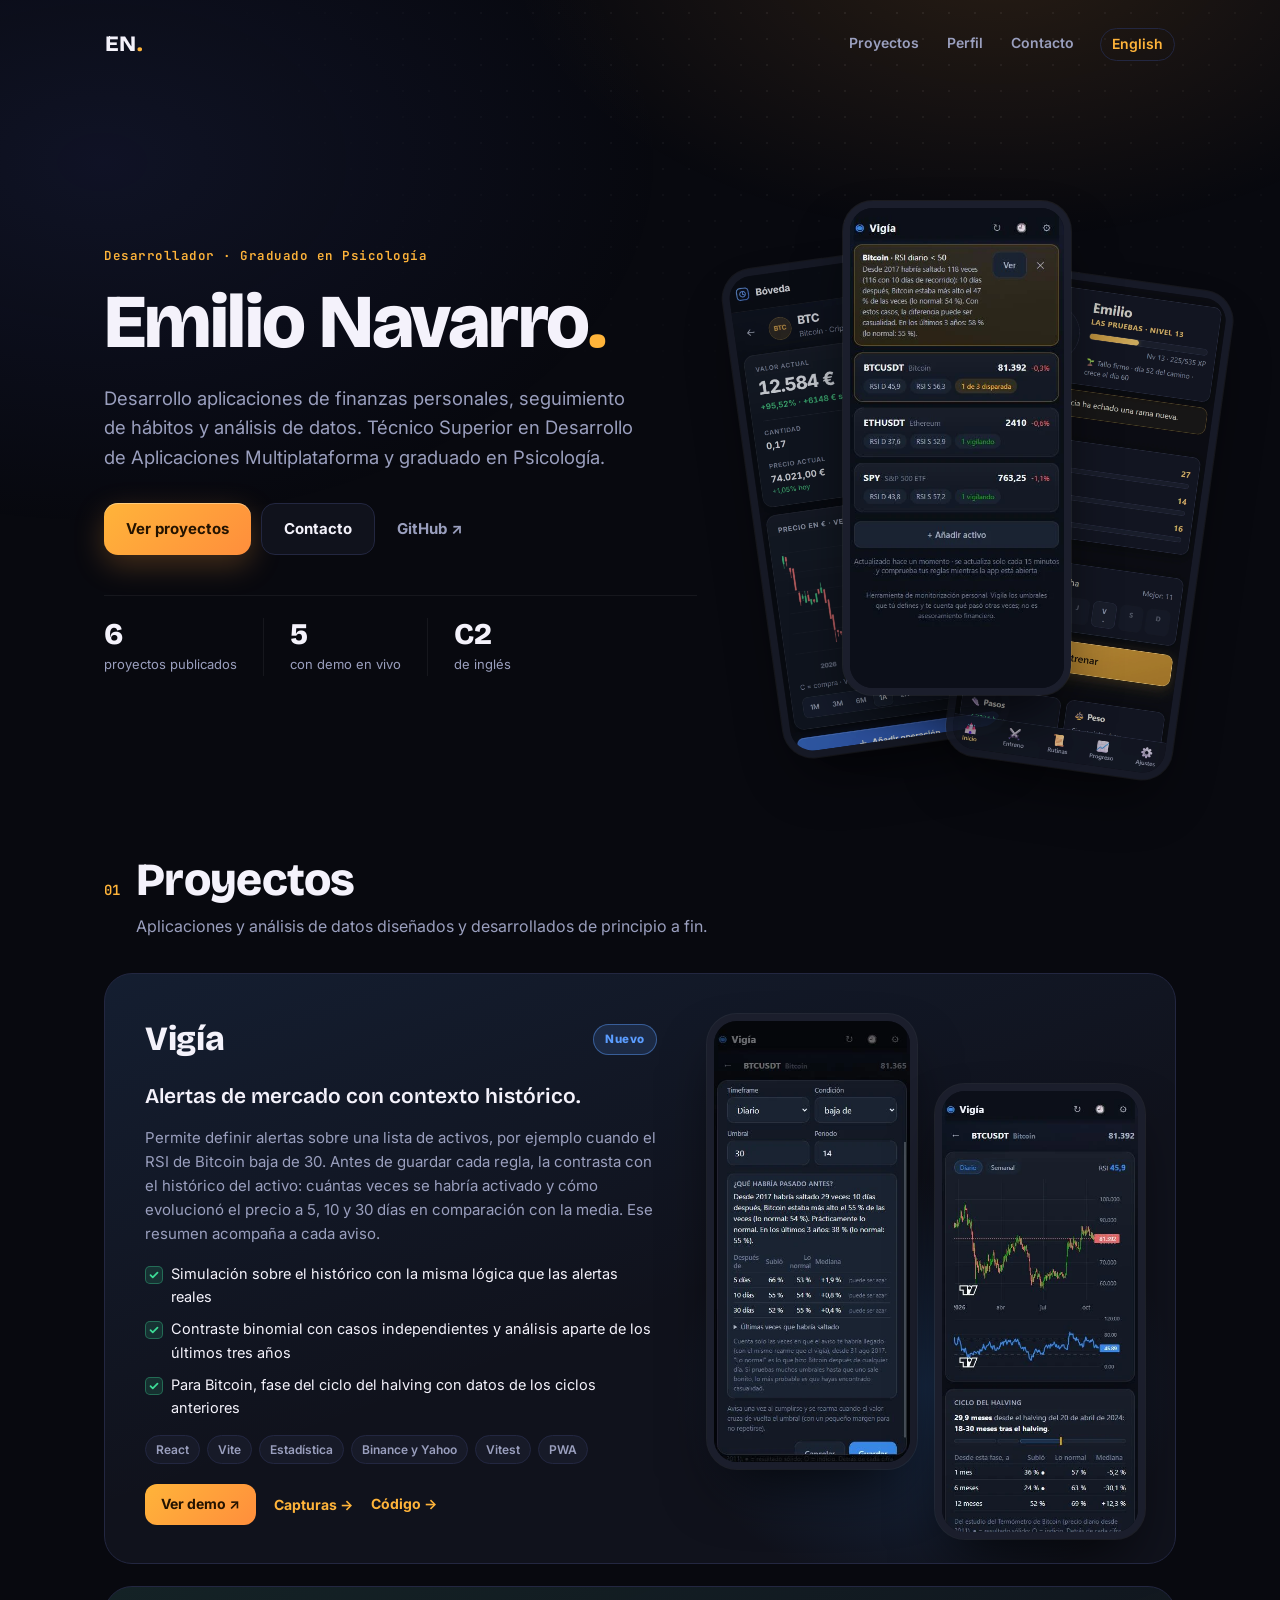
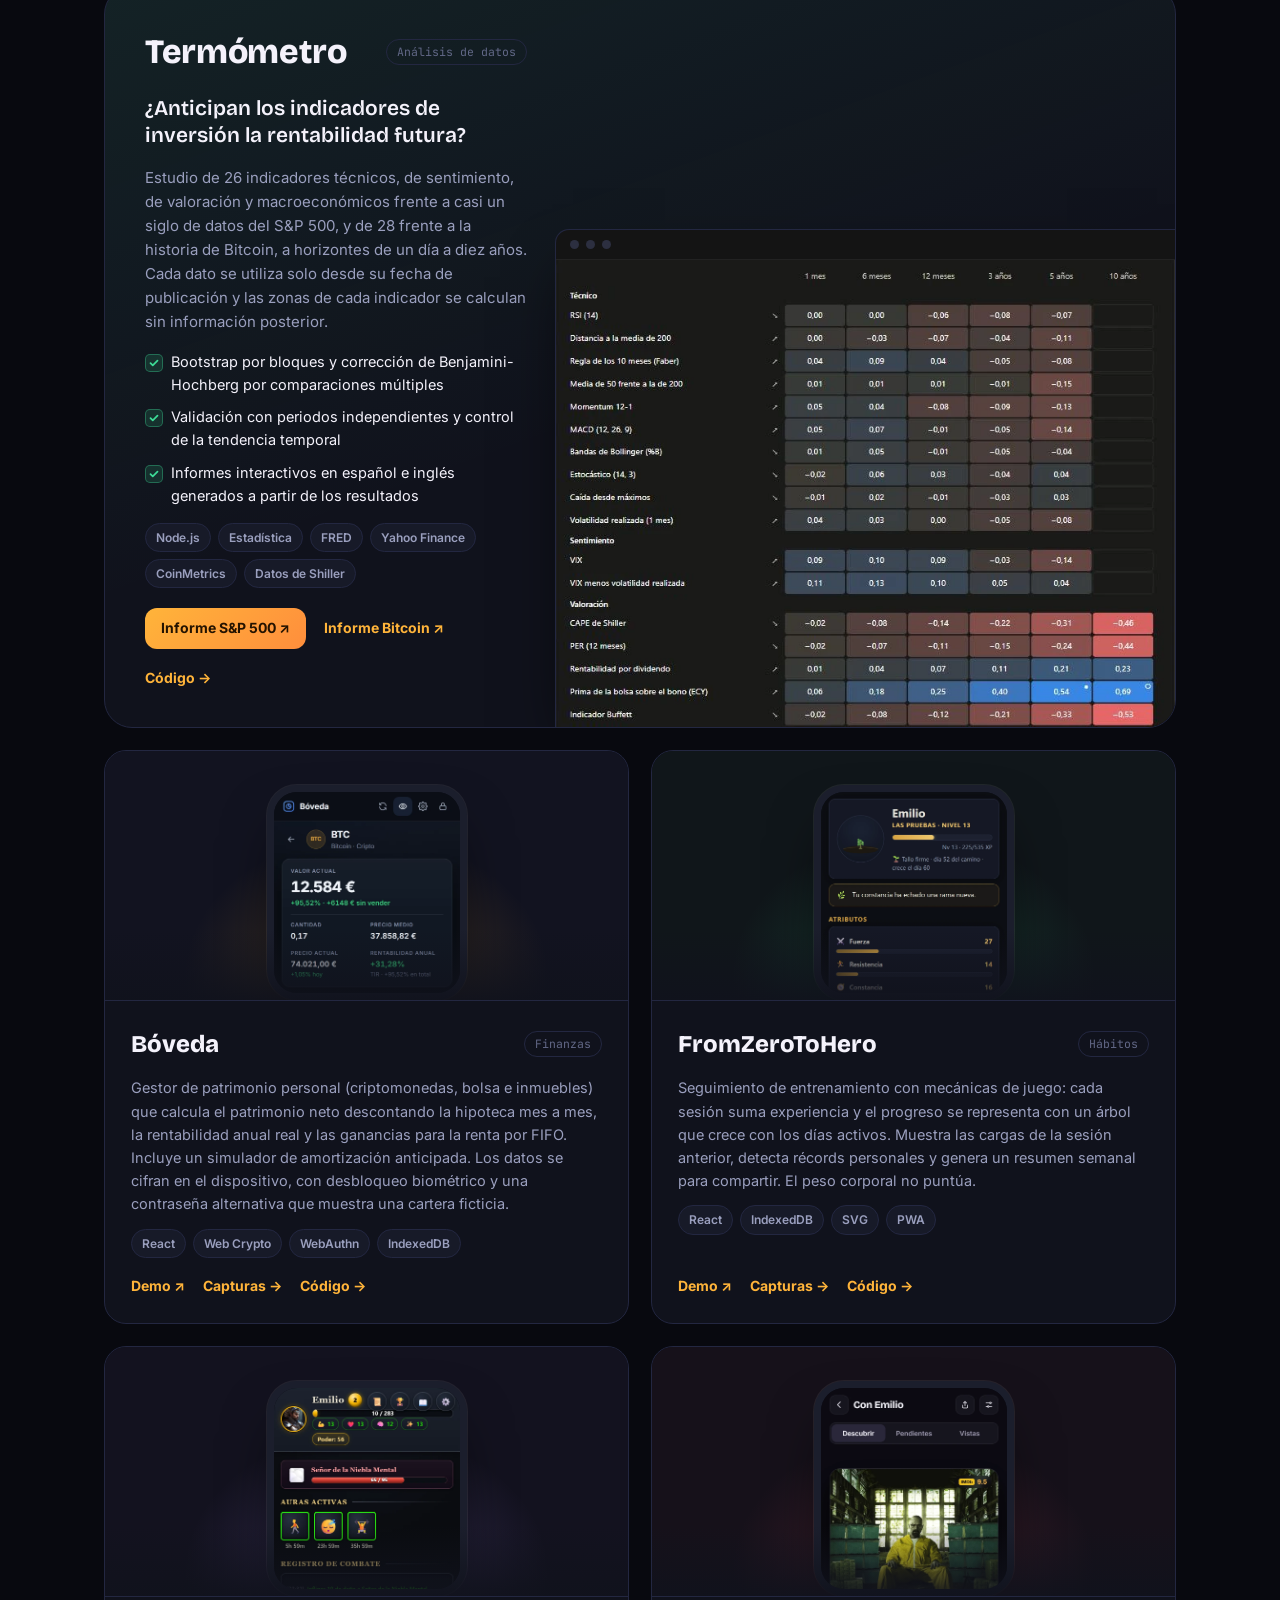
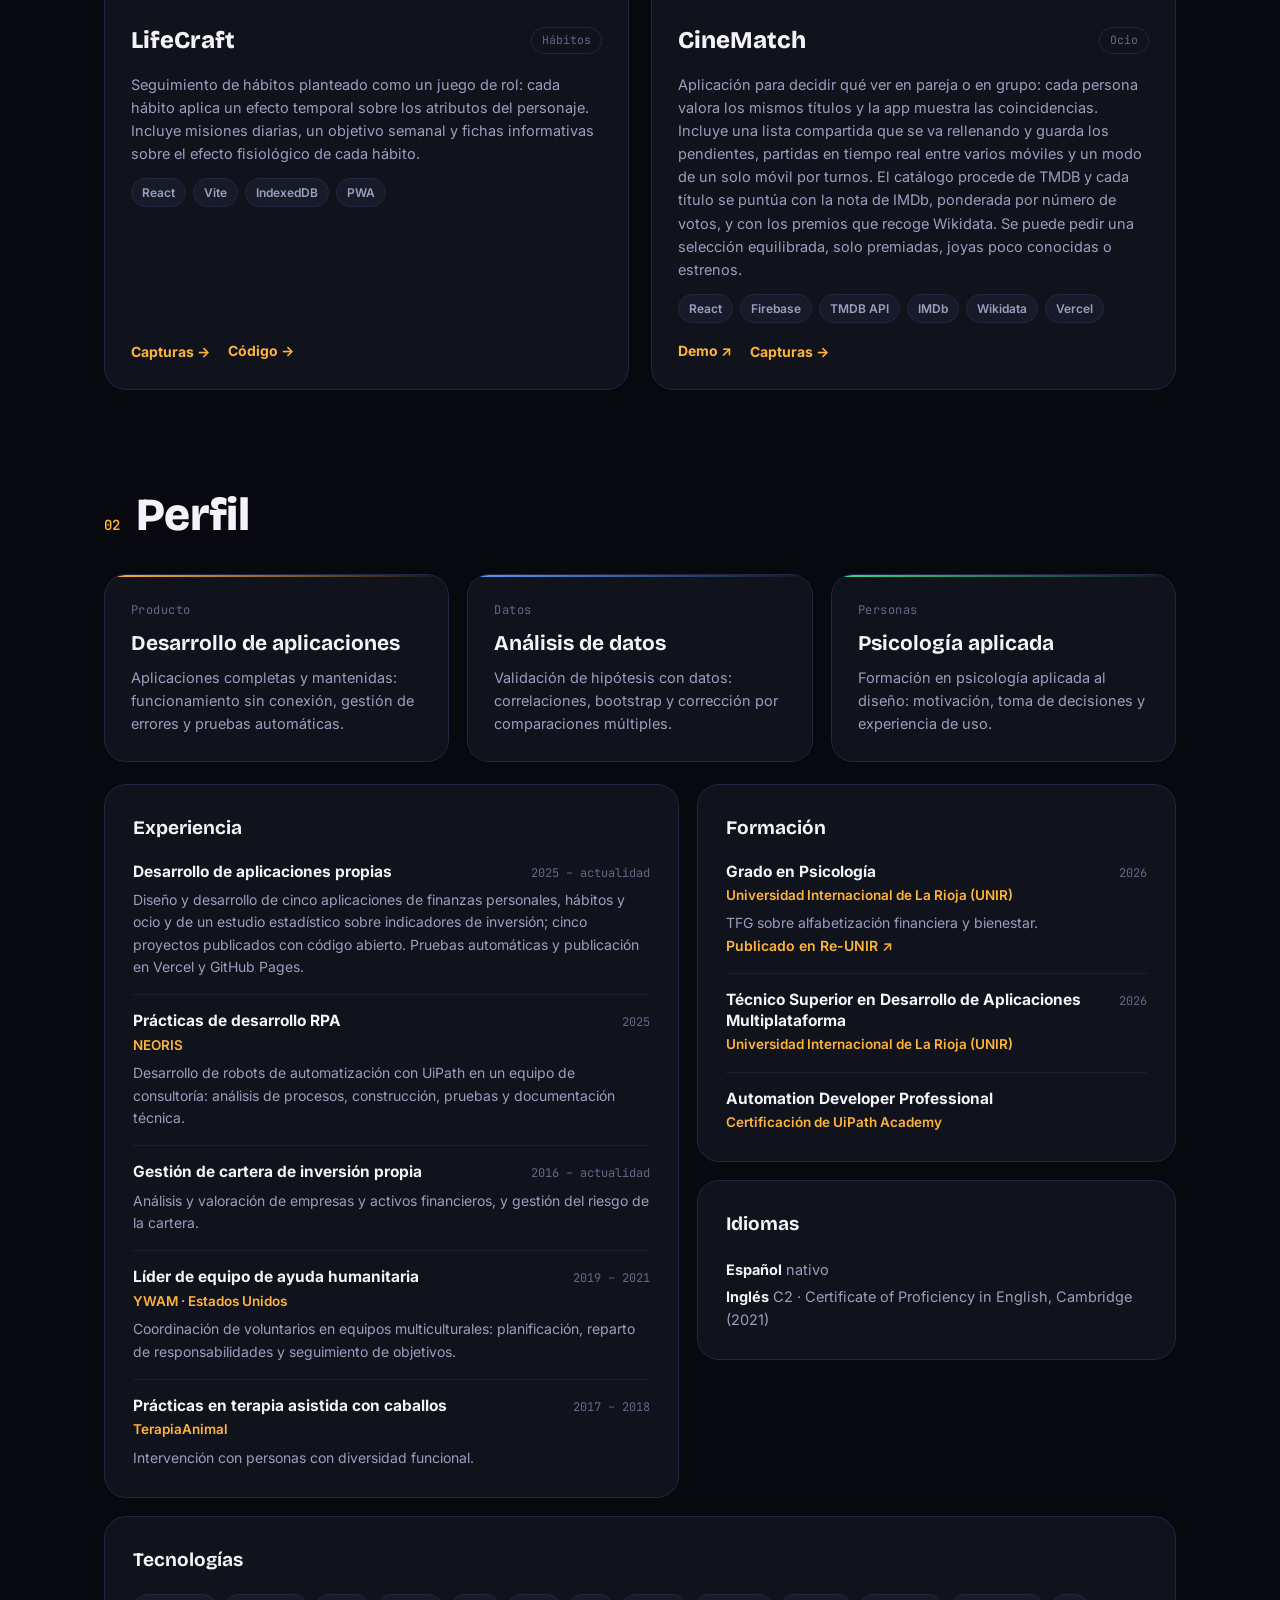
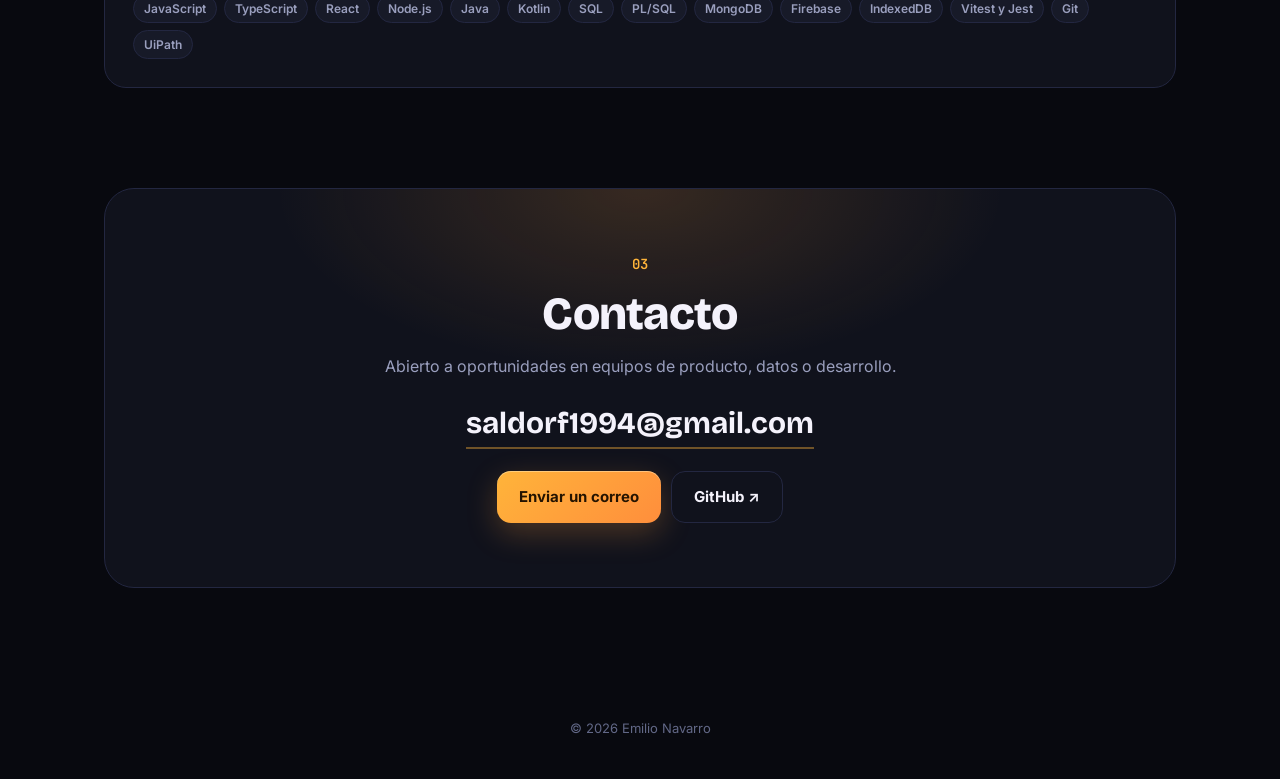
==== commit 2b4f1b26: "Cartera de inversión desde 2016" ====
--- a/index.html
+++ b/index.html
@@ -268,7 +268,7 @@
               <p>Desarrollo de robots de automatización con UiPath en un equipo de consultoría: análisis de procesos, construcción, pruebas y documentación técnica.</p>
             </li>
             <li>
-              <div class="cv-head"><b>Gestión de cartera de inversión propia</b><span class="when mono">2017 – actualidad</span></div>
+              <div class="cv-head"><b>Gestión de cartera de inversión propia</b><span class="when mono">2016 – actualidad</span></div>
               <p>Análisis y valoración de empresas y activos financieros, y gestión del riesgo de la cartera.</p>
             </li>
             <li>
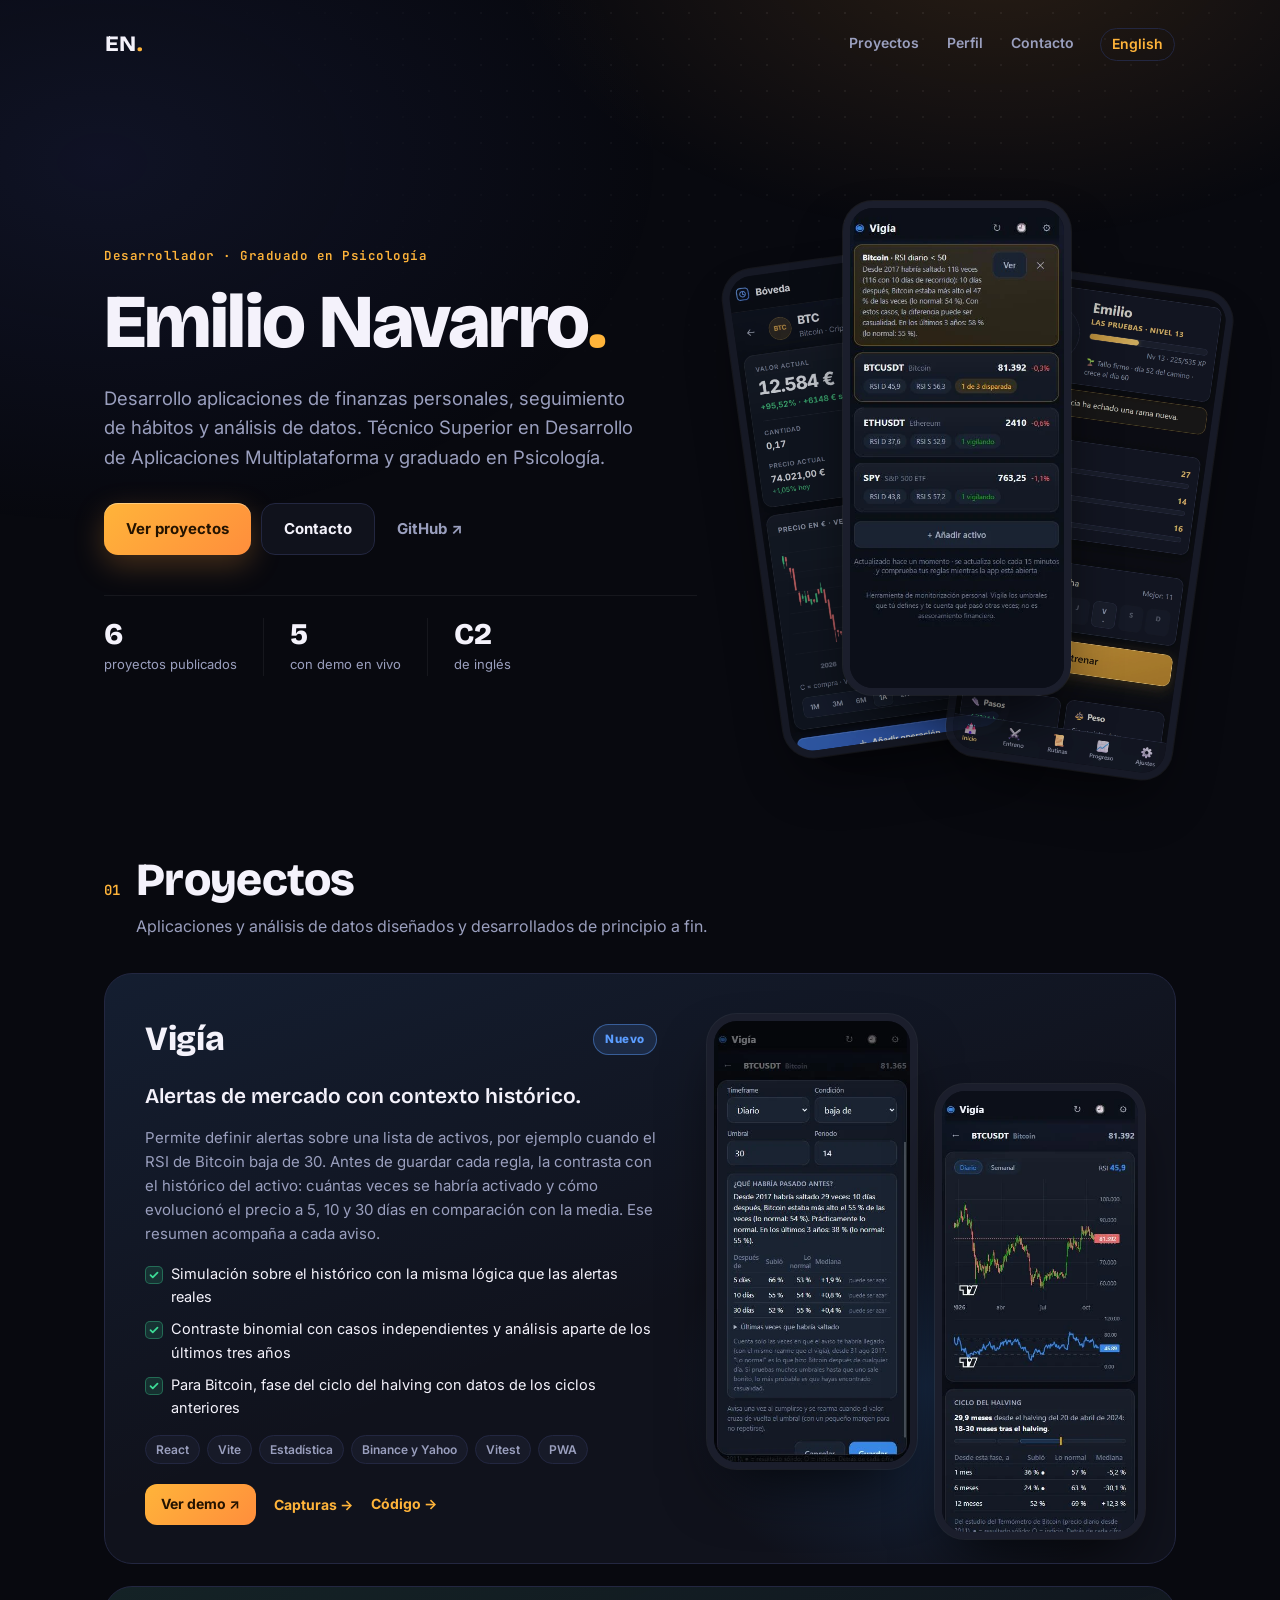
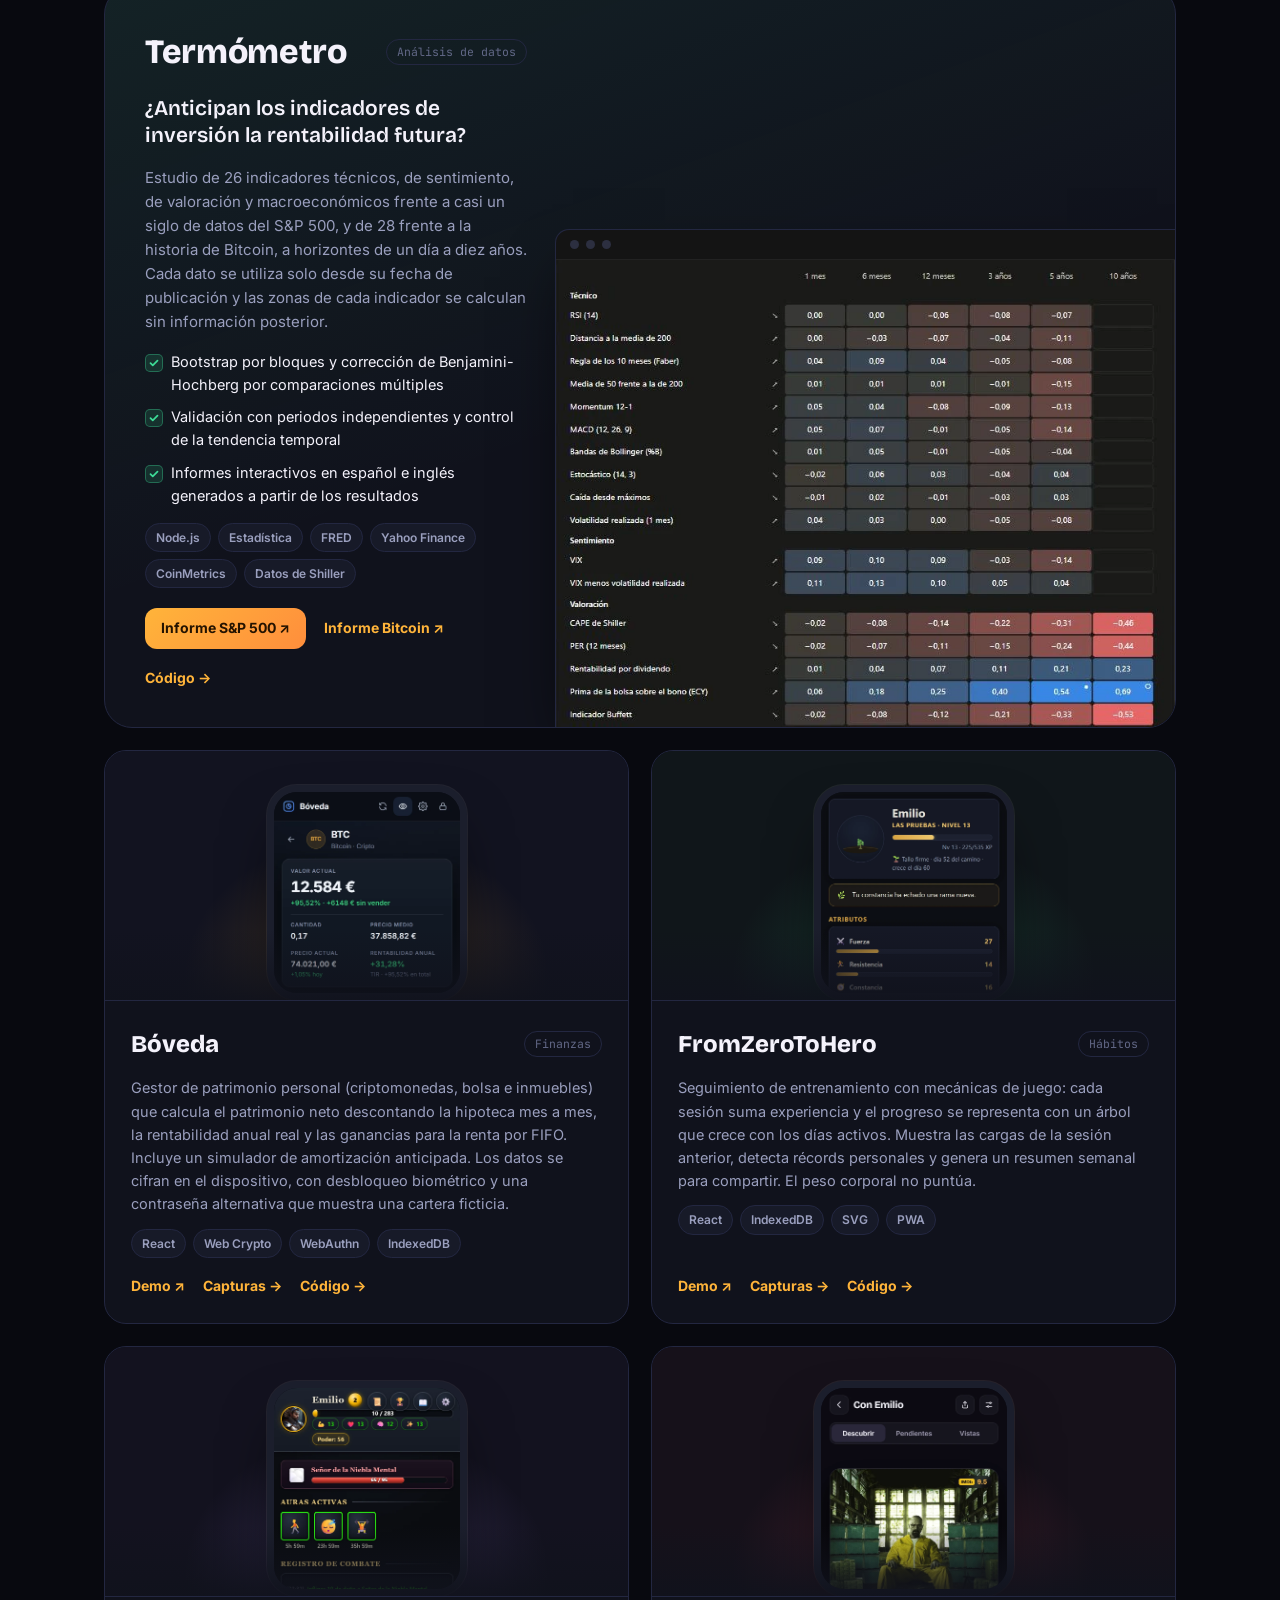
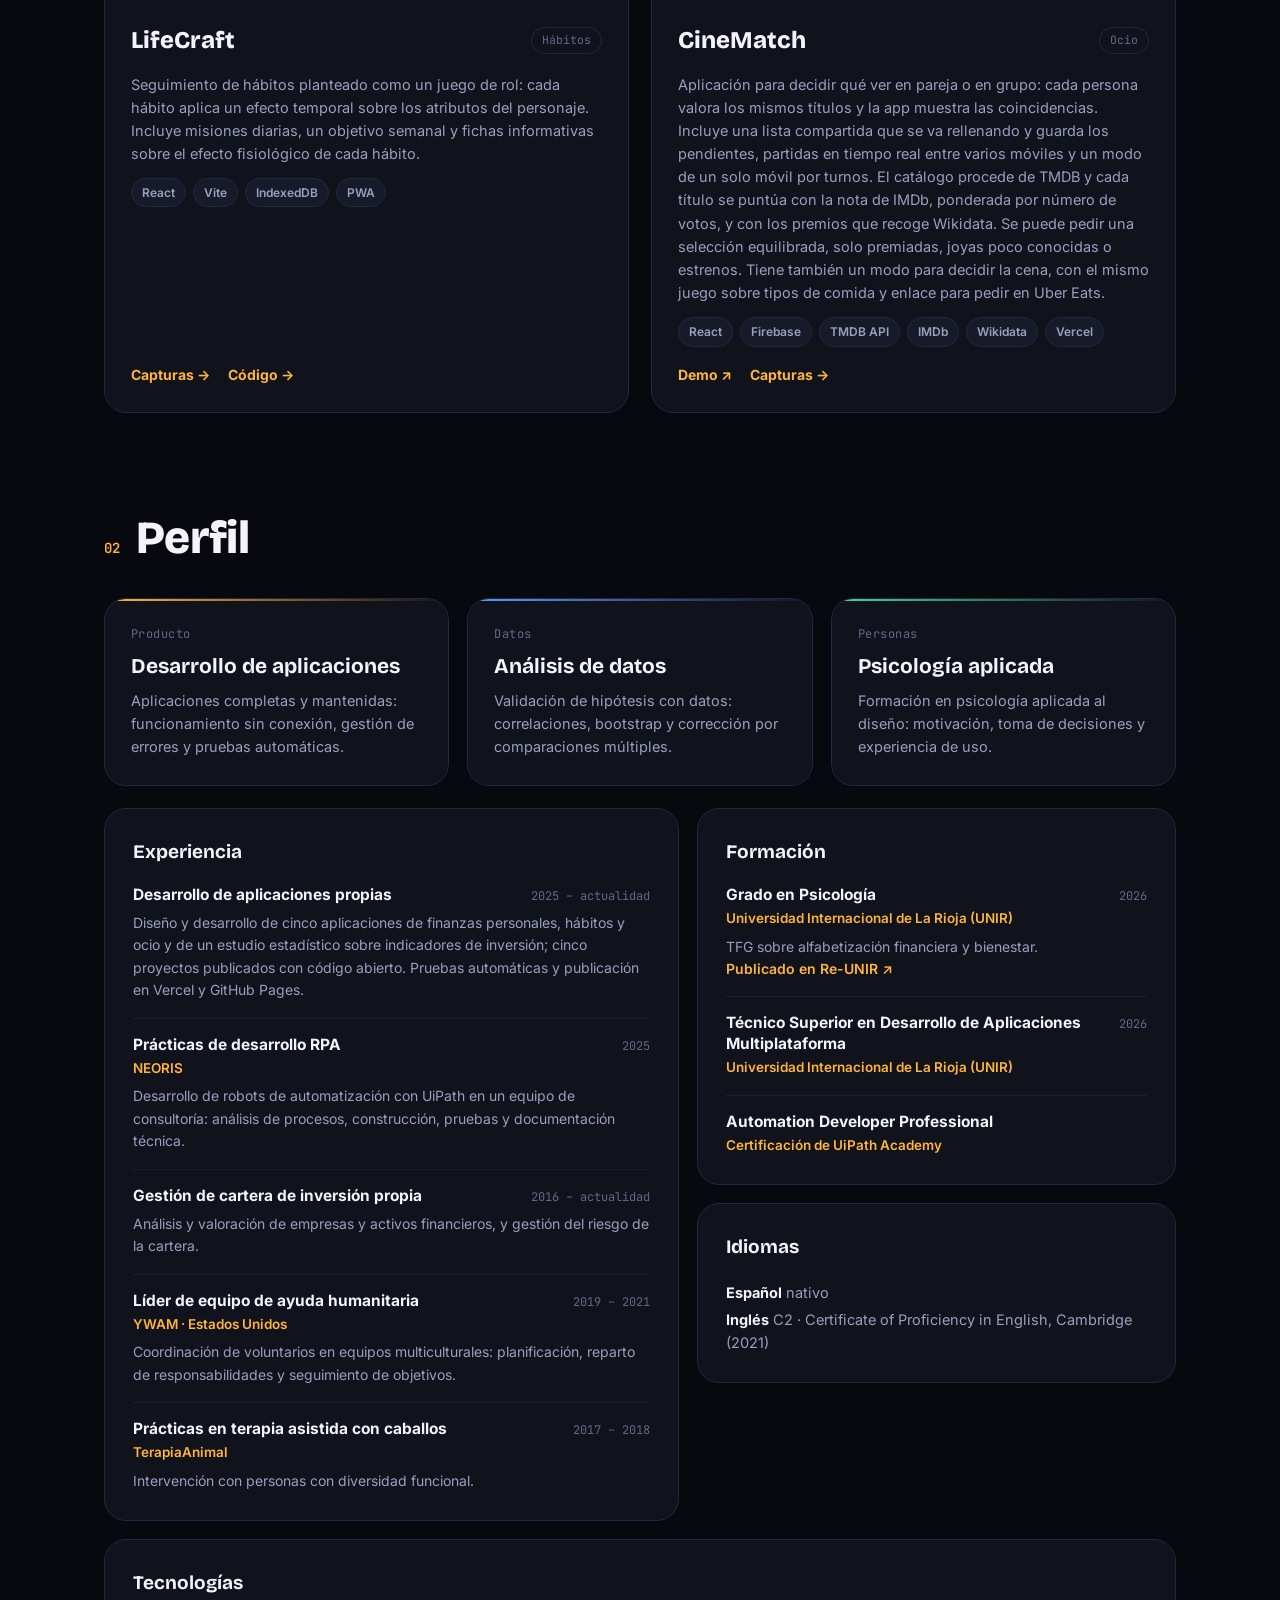
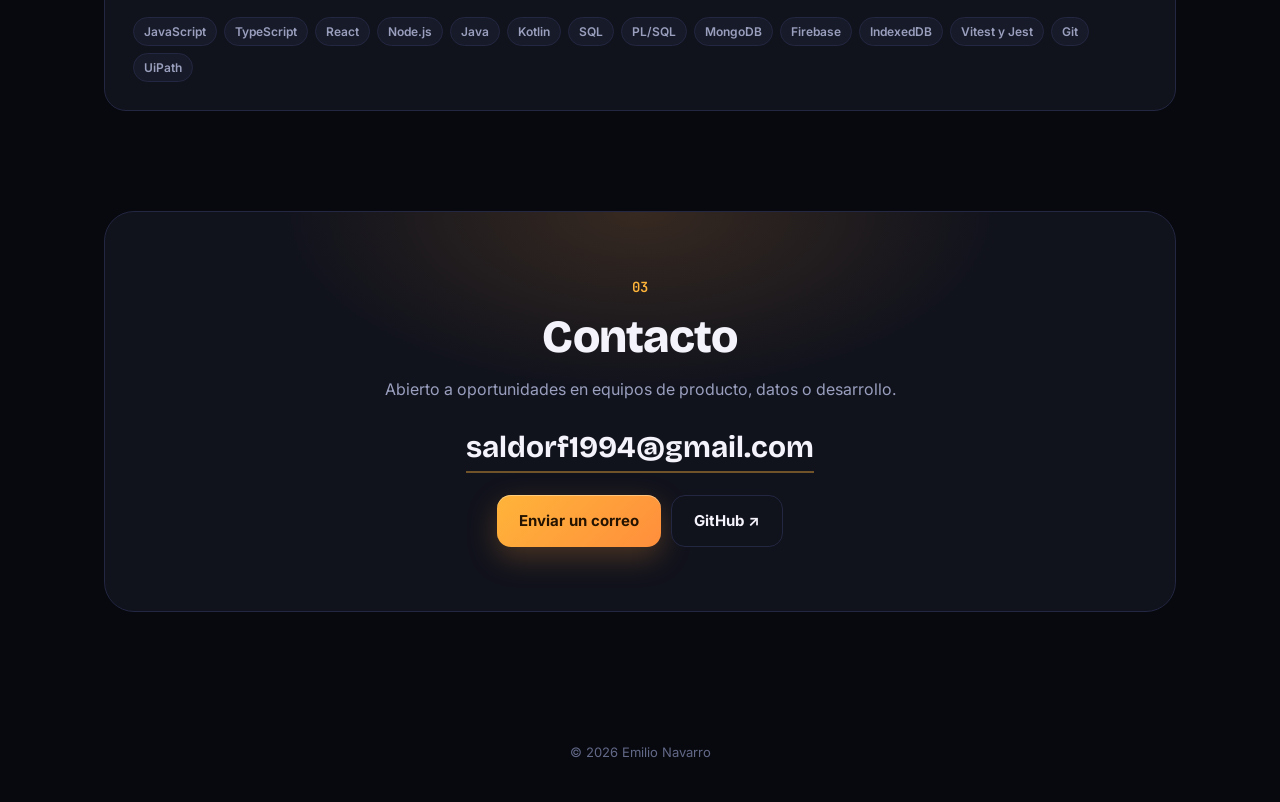
==== commit c24eba81: "CineMatch: modo cena en el texto y dos capturas nuevas" ====
--- a/index.html
+++ b/index.html
@@ -217,7 +217,8 @@
               partidas en tiempo real entre varios móviles y un modo de un solo móvil por turnos. El catálogo procede
               de TMDB y cada título se puntúa con la nota de IMDb, ponderada por número de votos, y con los premios
               que recoge Wikidata. Se puede pedir una selección equilibrada, solo premiadas, joyas poco conocidas o
-              estrenos.
+              estrenos. Tiene también un modo para decidir la cena, con el mismo juego sobre tipos de comida y enlace
+              para pedir en Uber Eats.
             </p>
             <div class="stack"><span>React</span><span>Firebase</span><span>TMDB API</span><span>IMDb</span><span>Wikidata</span><span>Vercel</span></div>
             <div class="card-links">
@@ -414,6 +415,8 @@
           { src: 'img/cinematch/3-ficha.webp', cap: 'Ficha de cada título con la sinopsis, los votos en IMDb, los premios, el tráiler y enlace a las plataformas donde está disponible.' },
           { src: 'img/cinematch/4-match.webp', cap: 'Cuando todos eligen el mismo título, la app lo indica en ese momento.' },
           { src: 'img/cinematch/5-pendientes.webp', cap: 'Las coincidencias se guardan en la lista de pendientes. La ruleta elige una al azar.' },
+          { src: 'img/cinematch/6-cena.webp', cap: 'Modo cena: el mismo juego con 28 tipos de comida, de la pizza al ramen, y lo dulce al final.' },
+          { src: 'img/cinematch/7-pedir.webp', cap: 'Al coincidir, la ficha abre Uber Eats con la búsqueda hecha, o Glovo y Just Eat. Cada foto cita su autor y licencia.' },
         ],
       },
     }
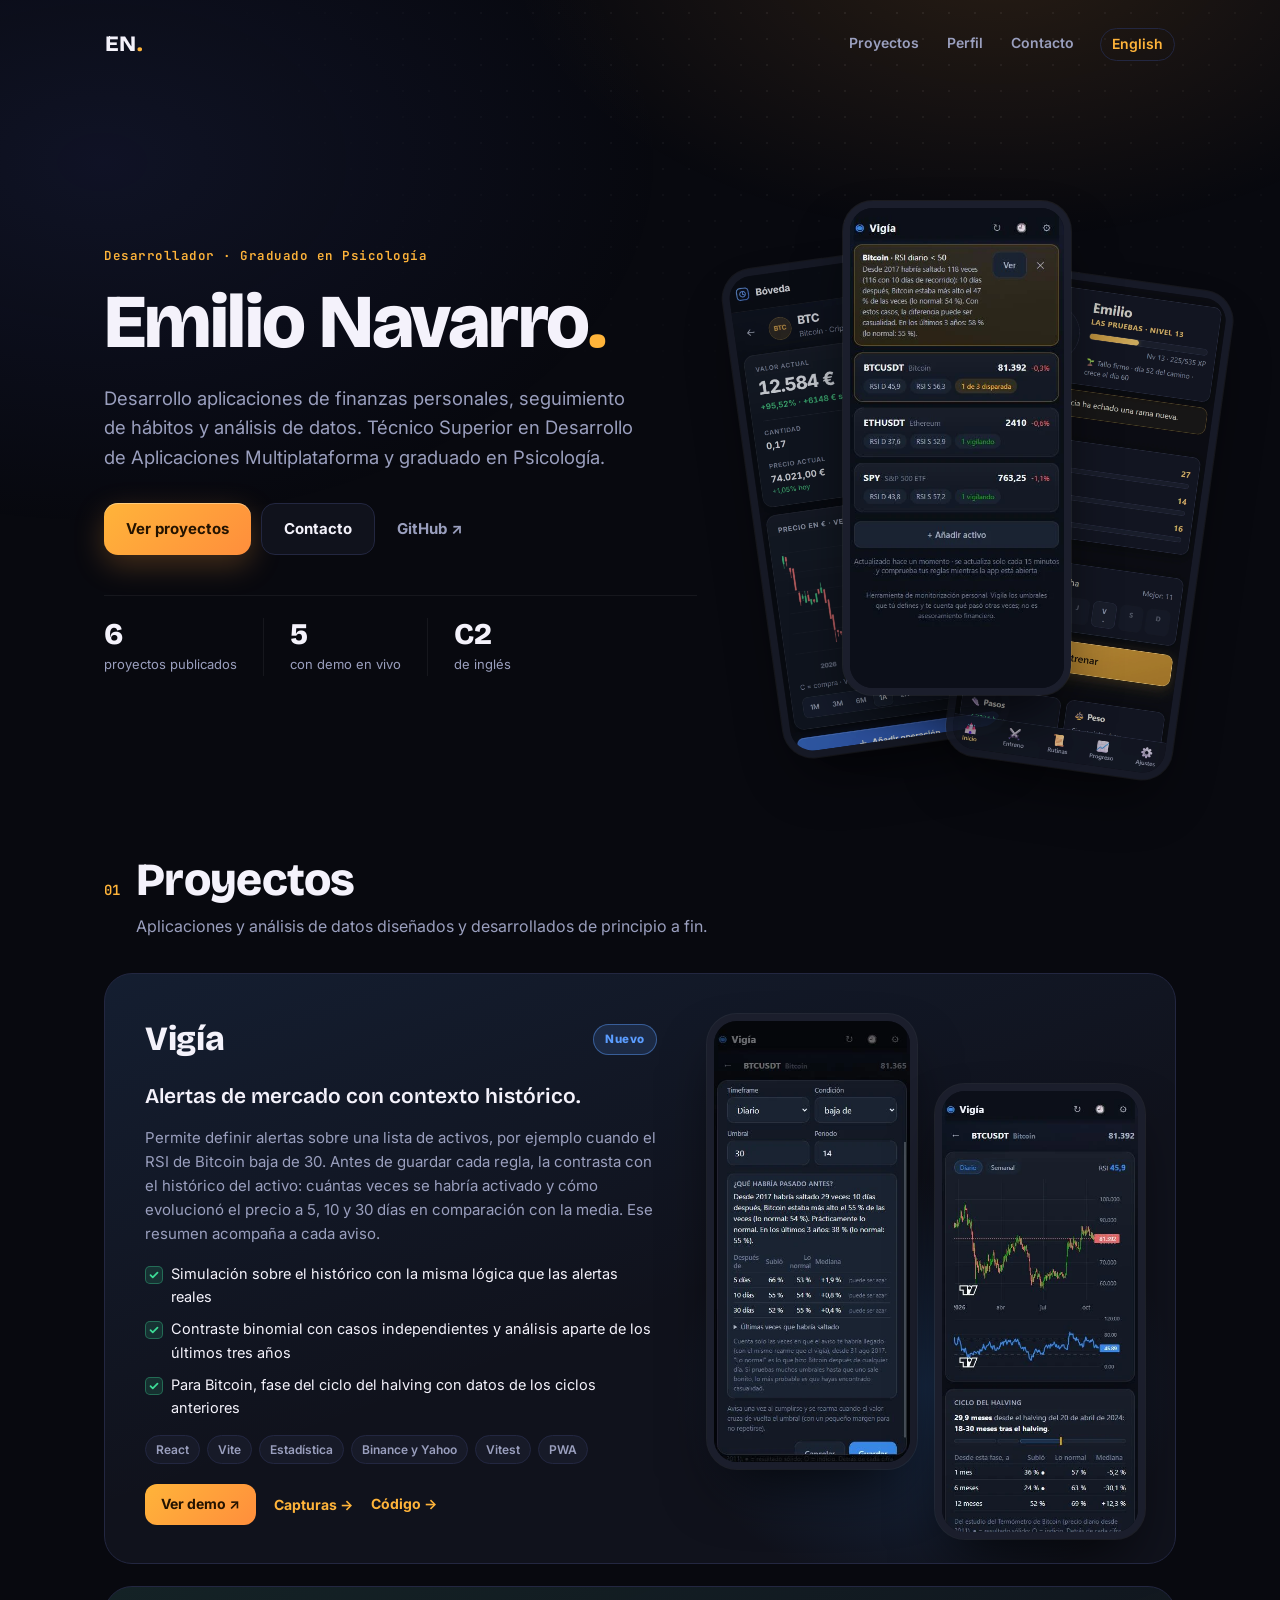
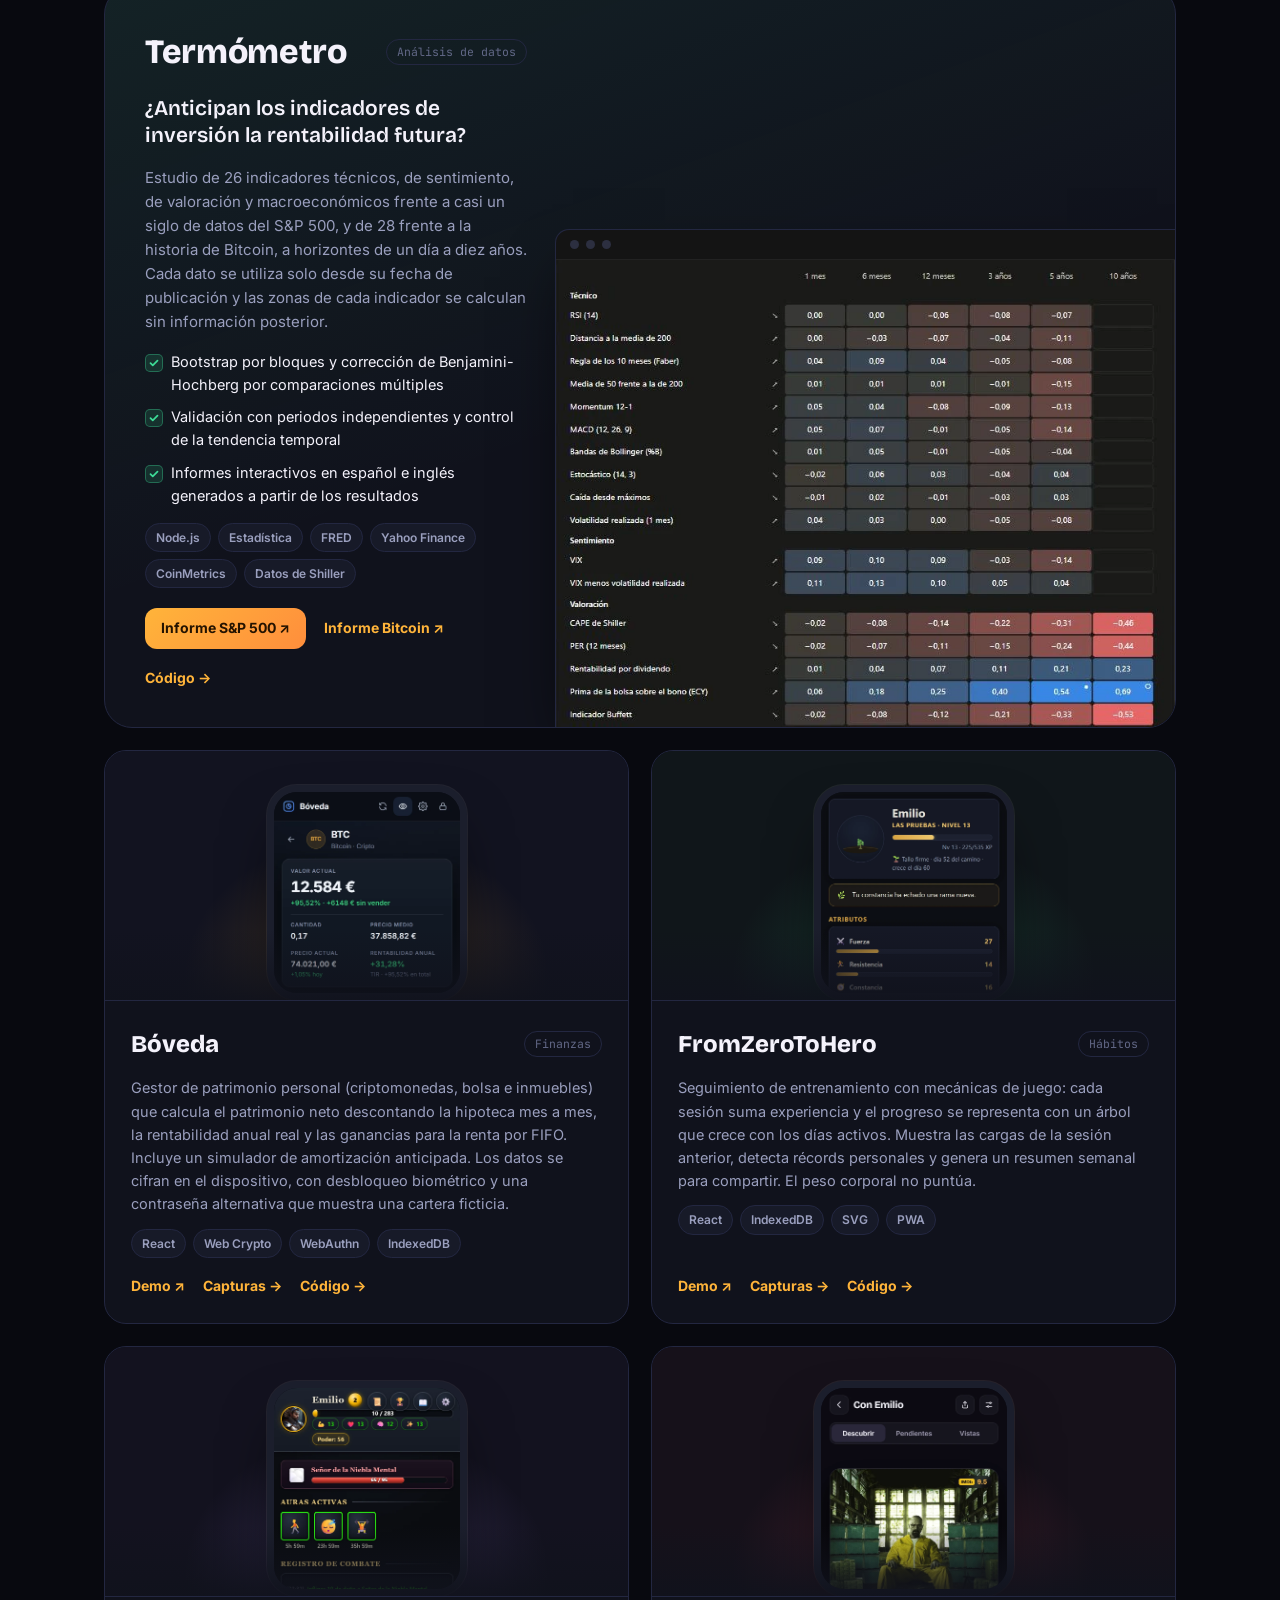
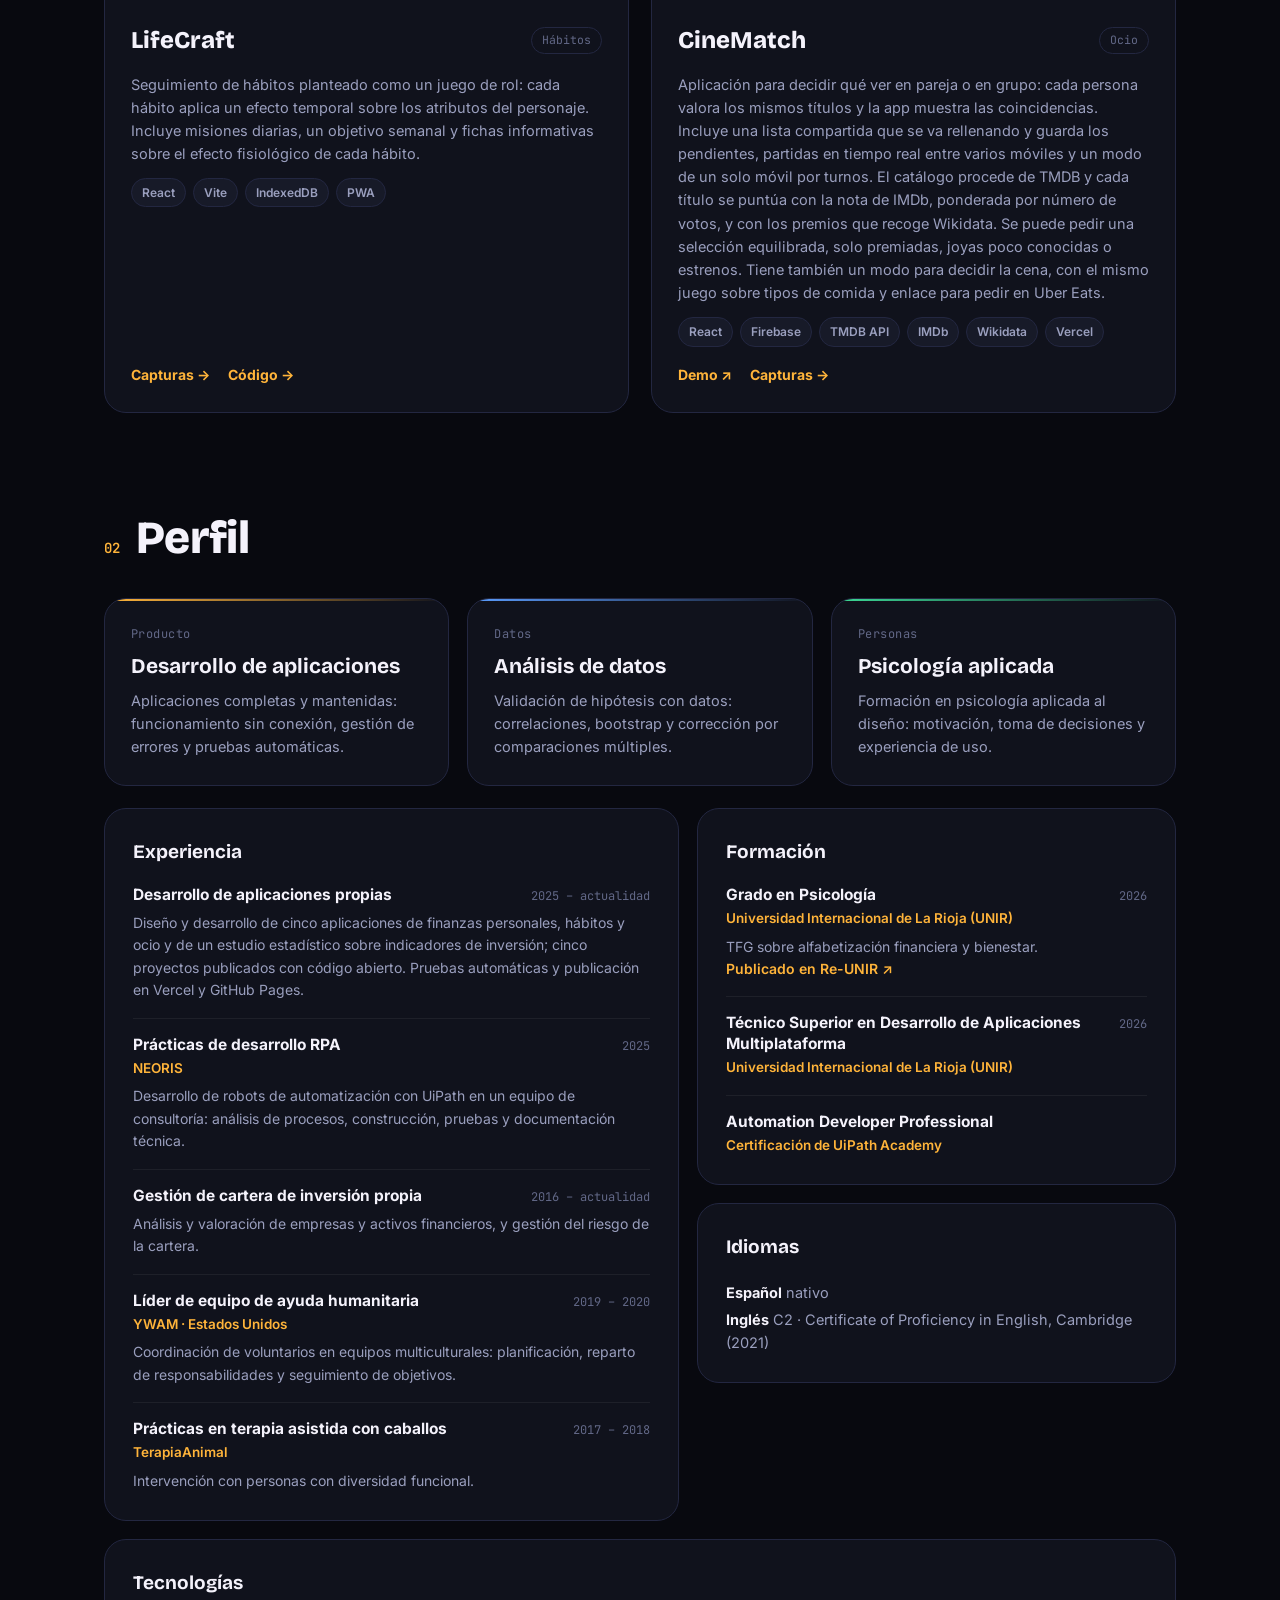
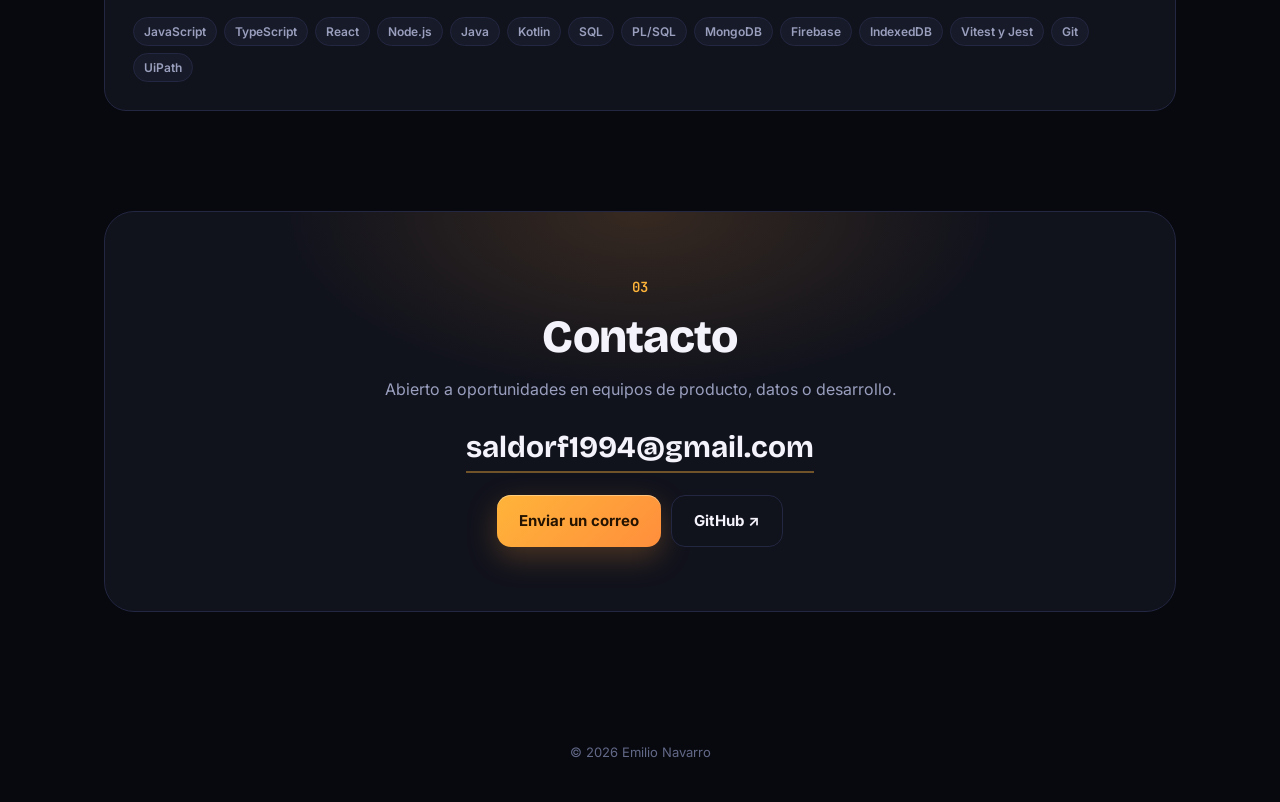
==== commit 0edfd474: "Corregir fechas de YWAM: 2019 – 2020" ====
--- a/index.html
+++ b/index.html
@@ -273,7 +273,7 @@
               <p>Análisis y valoración de empresas y activos financieros, y gestión del riesgo de la cartera.</p>
             </li>
             <li>
-              <div class="cv-head"><b>Líder de equipo de ayuda humanitaria</b><span class="when mono">2019 – 2021</span></div>
+              <div class="cv-head"><b>Líder de equipo de ayuda humanitaria</b><span class="when mono">2019 – 2020</span></div>
               <span class="org">YWAM · Estados Unidos</span>
               <p>Coordinación de voluntarios en equipos multiculturales: planificación, reparto de responsabilidades y seguimiento de objetivos.</p>
             </li>
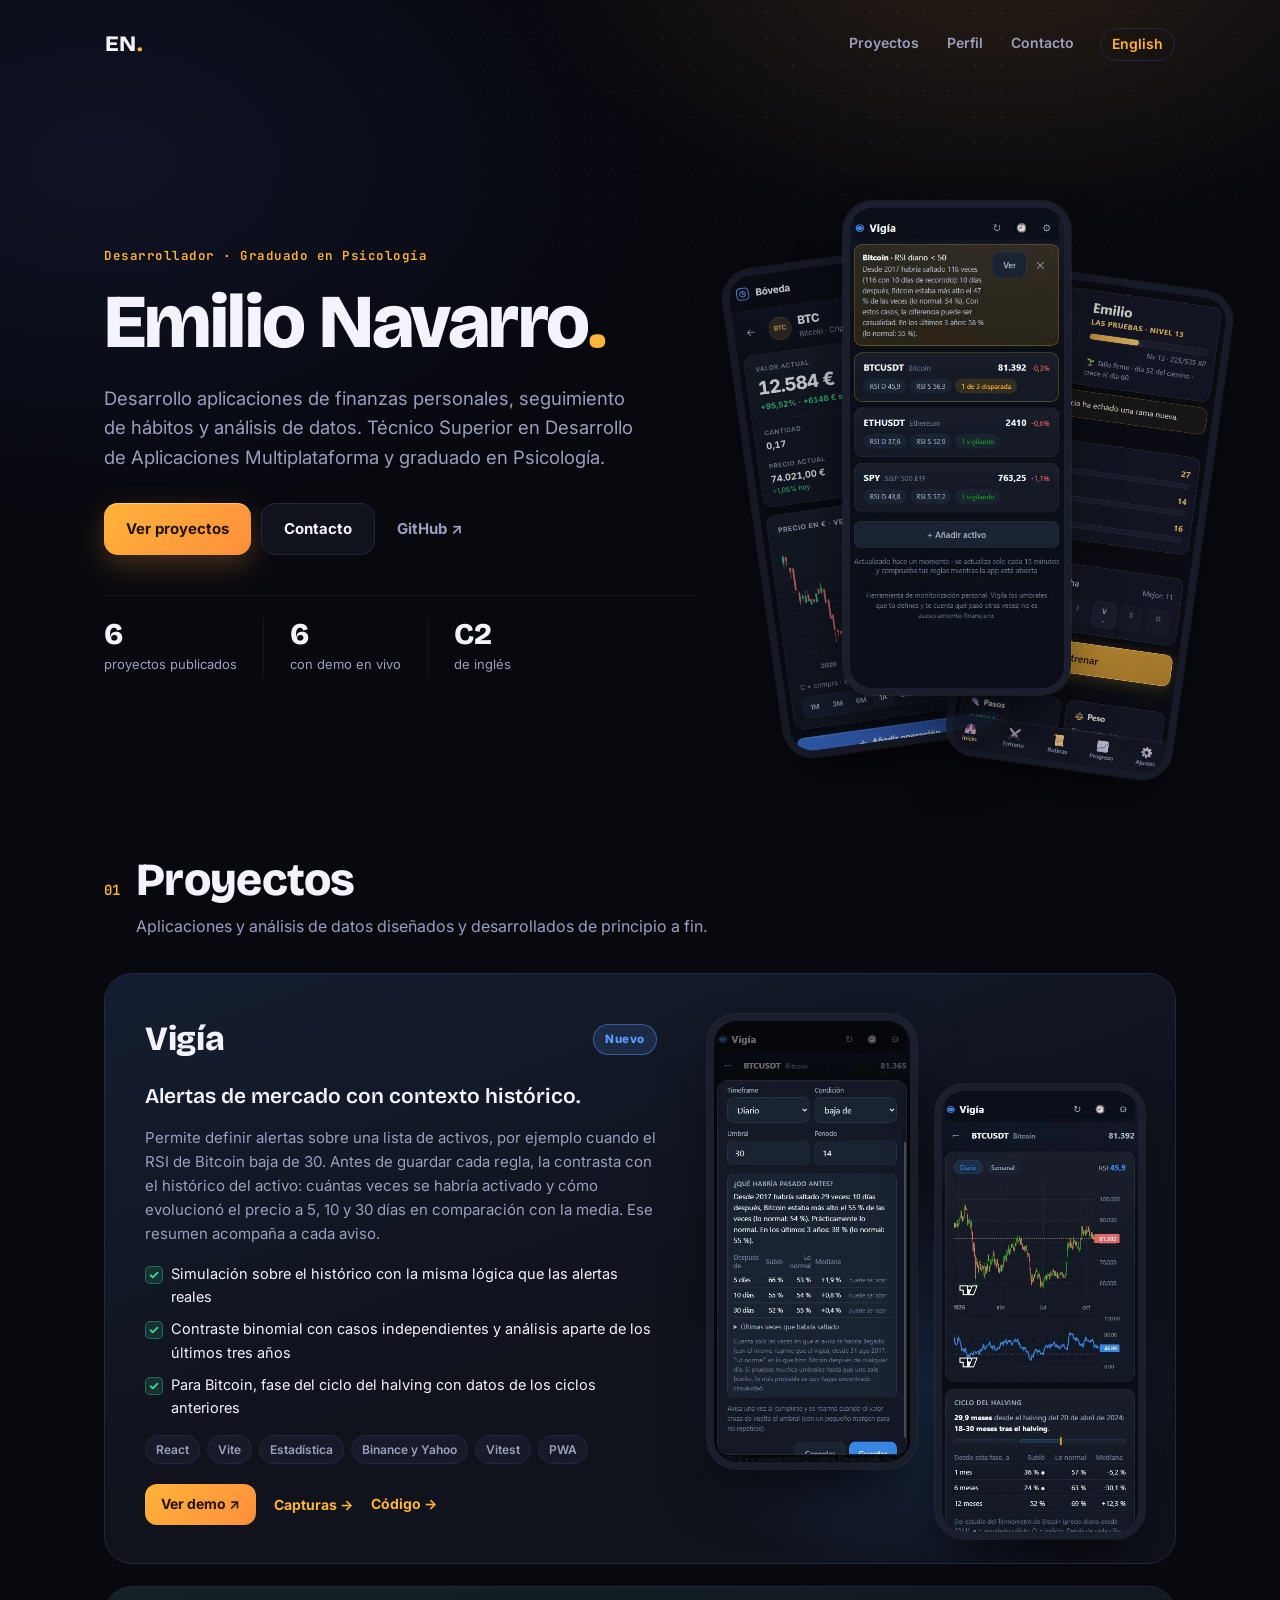
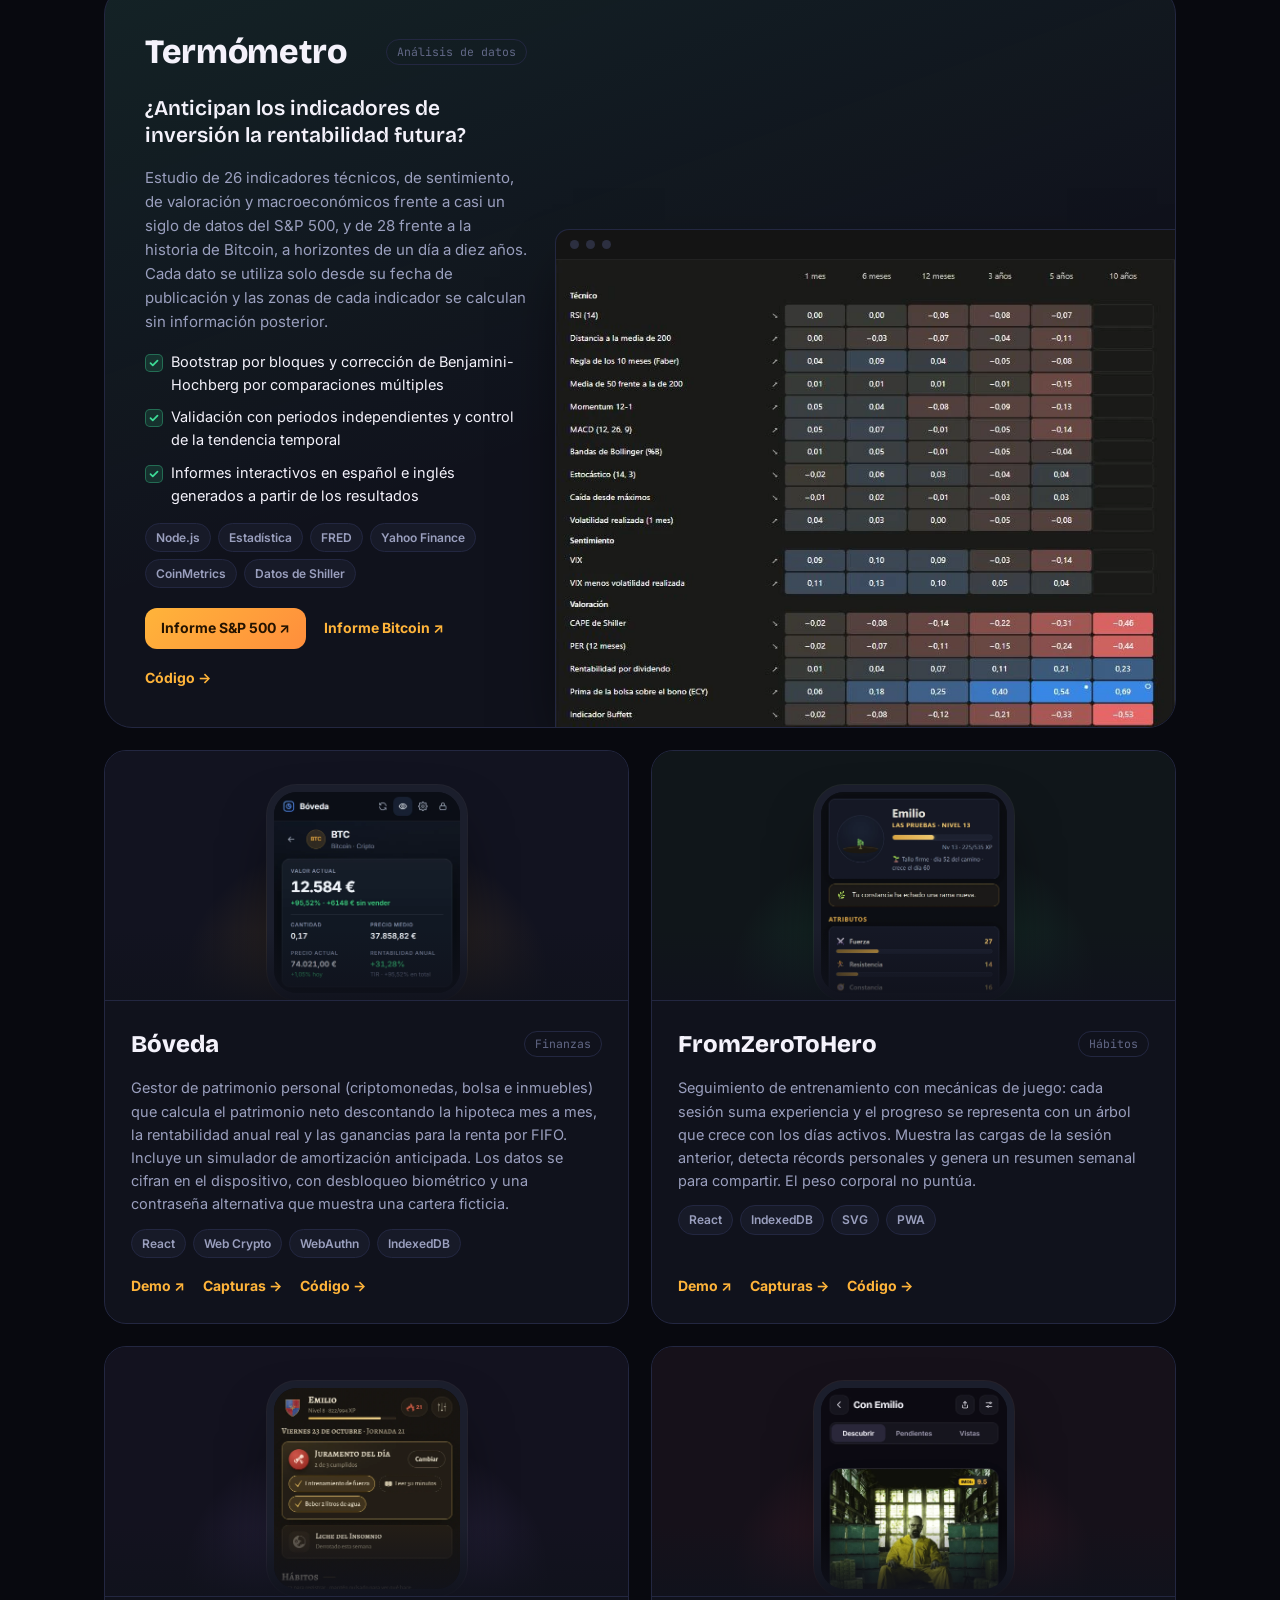
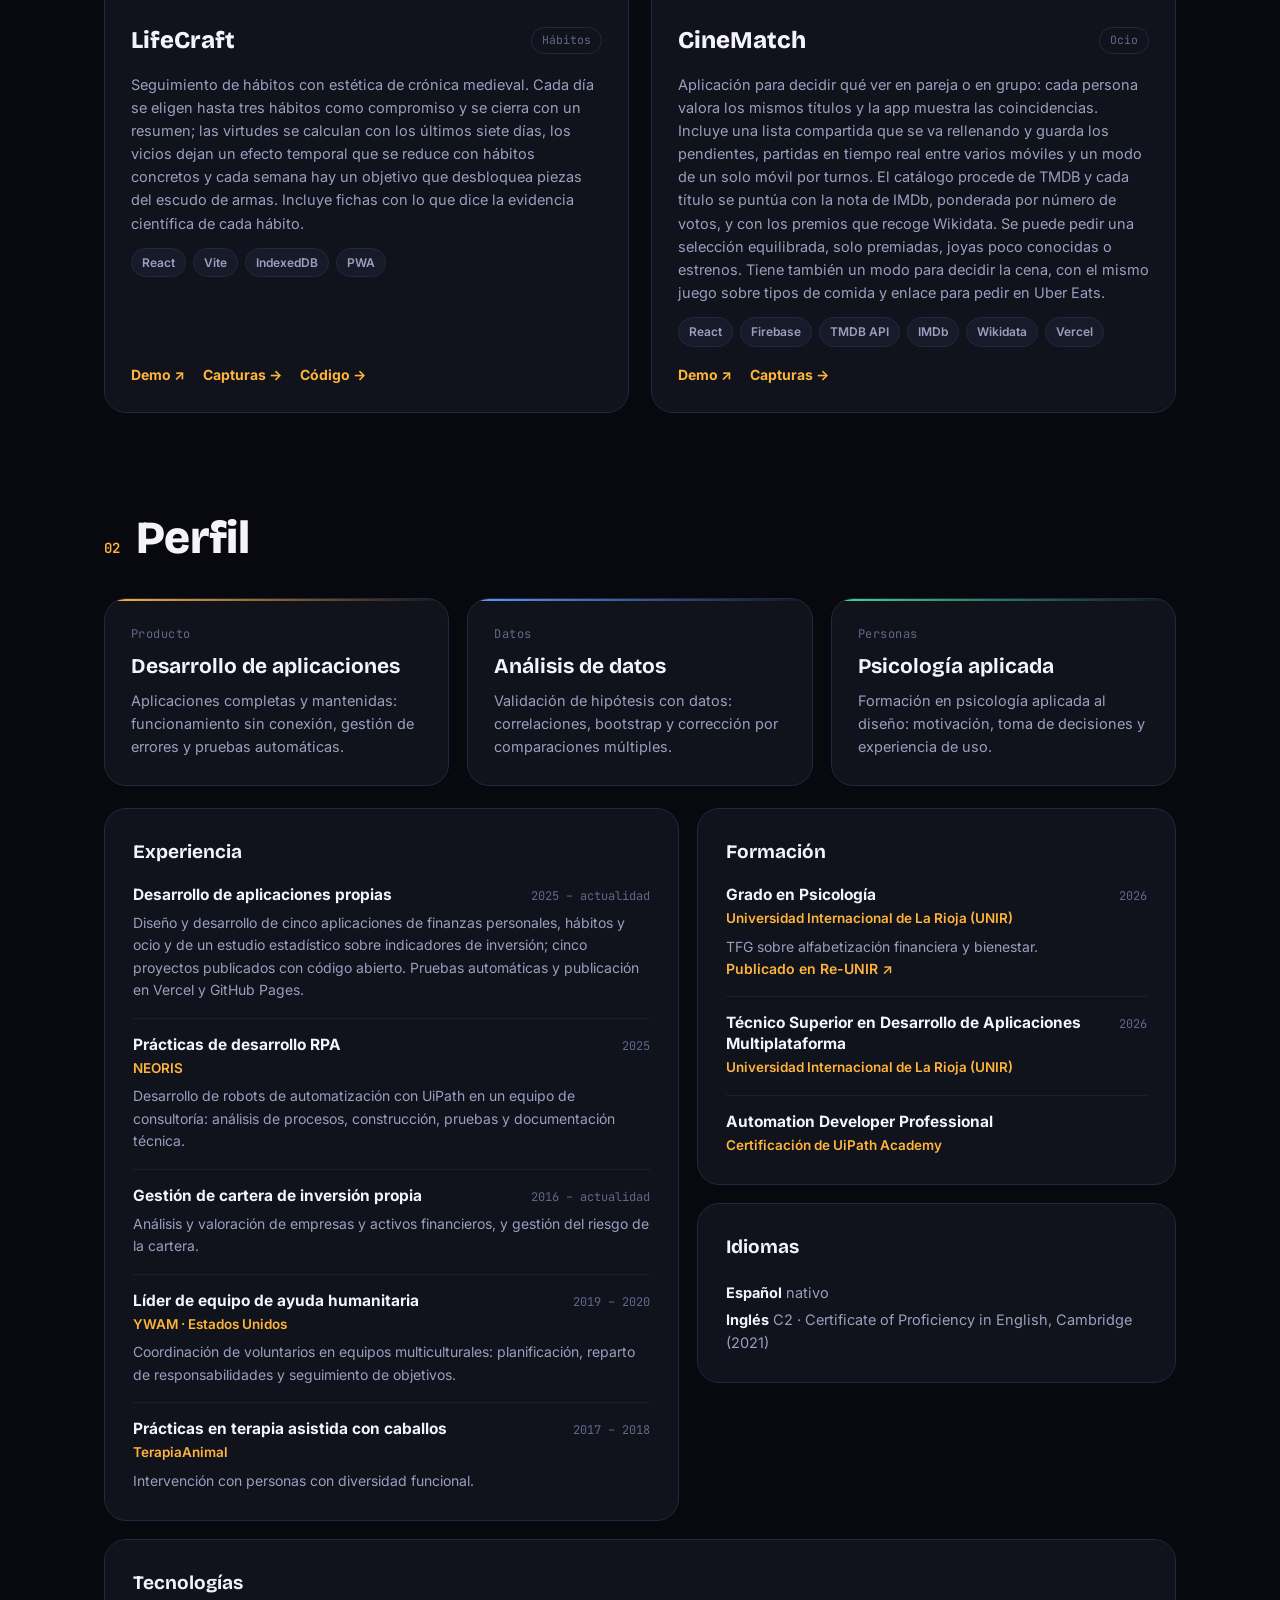
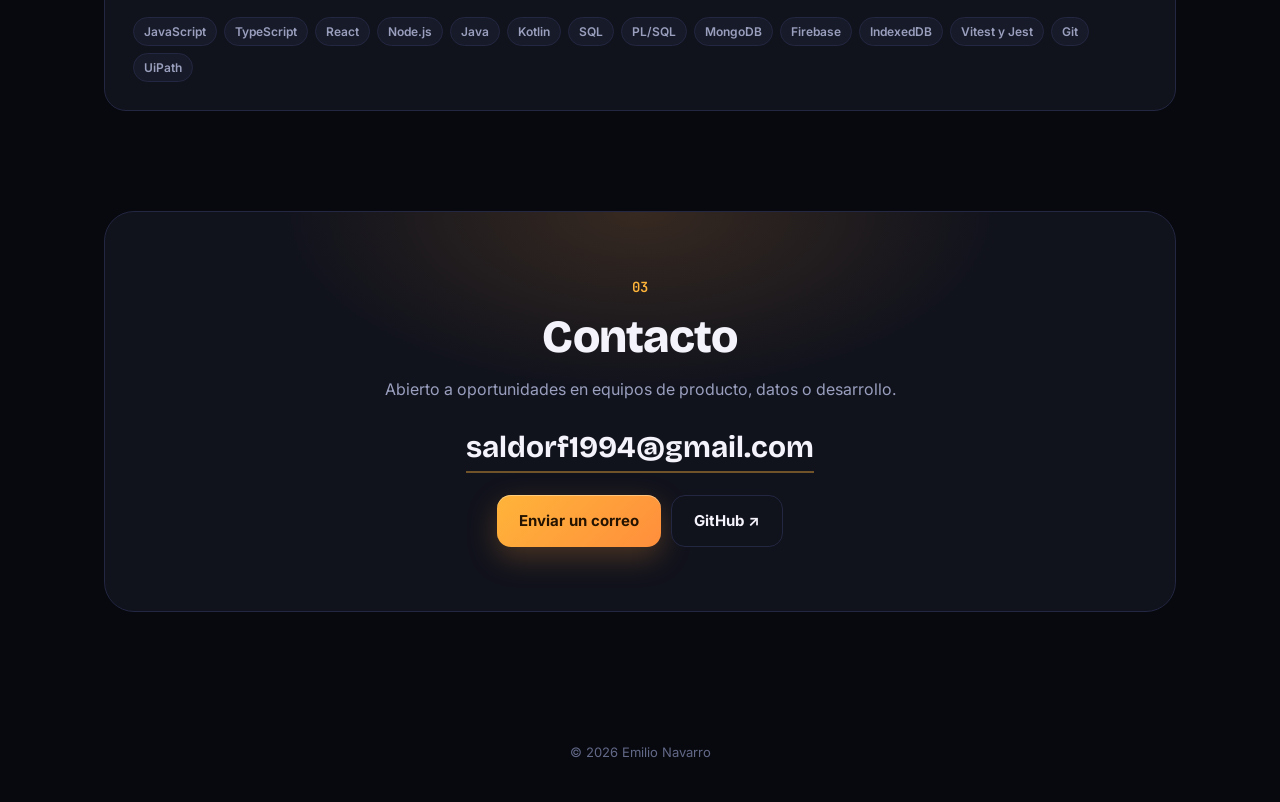
==== commit 7aae7c17: "LifeCraft v2: tarjeta, capturas y demo en vivo" ====
--- a/index.html
+++ b/index.html
@@ -55,7 +55,7 @@
         </div>
         <ul class="proof reveal" aria-label="En cifras">
           <li><b>6</b><span>proyectos publicados</span></li>
-          <li><b>5</b><span>con demo en vivo</span></li>
+          <li><b>6</b><span>con demo en vivo</span></li>
           <li><b>C2</b><span>de inglés</span></li>
         </ul>
       </div>
@@ -188,17 +188,19 @@
 
         <article class="card reveal">
           <div class="card-shot shot-life">
-            <figure class="phone"><img src="img/lifecraft/2-home.webp" alt="Pantalla principal de LifeCraft" loading="lazy" /></figure>
+            <figure class="phone"><img src="img/lifecraft/1-jornada.webp" alt="Jornada del día en LifeCraft" loading="lazy" /></figure>
           </div>
           <div class="card-body">
             <div class="card-top"><h3>LifeCraft</h3><span class="tag mono">Hábitos</span></div>
             <p>
-              Seguimiento de hábitos planteado como un juego de rol: cada hábito aplica un efecto temporal sobre los
-              atributos del personaje. Incluye misiones diarias, un objetivo semanal y fichas informativas sobre el
-              efecto fisiológico de cada hábito.
+              Seguimiento de hábitos con estética de crónica medieval. Cada día se eligen hasta tres hábitos como
+              compromiso y se cierra con un resumen; las virtudes se calculan con los últimos siete días, los vicios
+              dejan un efecto temporal que se reduce con hábitos concretos y cada semana hay un objetivo que desbloquea
+              piezas del escudo de armas. Incluye fichas con lo que dice la evidencia científica de cada hábito.
             </p>
             <div class="stack"><span>React</span><span>Vite</span><span>IndexedDB</span><span>PWA</span></div>
             <div class="card-links">
+              <a href="https://lifecraft-lovat.vercel.app" target="_blank" rel="noreferrer">Demo ↗</a>
               <button type="button" class="shots-link" data-shots="lifecraft">Capturas →</button>
               <a href="https://github.com/seakerop/lifecraft" target="_blank" rel="noreferrer">Código →</a>
             </div>
@@ -388,11 +390,11 @@
       lifecraft: {
         title: 'LifeCraft',
         shots: [
-          { src: 'img/lifecraft/1-creacion.webp', cap: 'Creación del personaje: selección de los hábitos que se quieren fomentar y de los que se quieren controlar.' },
-          { src: 'img/lifecraft/2-home.webp', cap: 'Pantalla principal: cada hábito registrado aplica un efecto temporal que modifica los atributos del personaje.' },
-          { src: 'img/lifecraft/3-codice.webp', cap: 'Fichas informativas sobre el efecto fisiológico de cada hábito, con referencias y la advertencia de que no sustituyen el consejo profesional.' },
-          { src: 'img/lifecraft/4-misiones.webp', cap: 'Misiones diarias y un objetivo semanal que avanza con los hábitos positivos y retrocede con los negativos.' },
-          { src: 'img/lifecraft/5-cronica.webp', cap: 'Historial mensual en forma de mapa de calor y logros desbloqueados.' },
+          { src: 'img/lifecraft/1-jornada.webp', cap: 'Jornada del día: compromiso con hasta tres hábitos, registro con un toque, rachas y el objetivo de la semana.' },
+          { src: 'img/lifecraft/2-blason.webp', cap: 'Escudo de armas editable que gana ornamentos con el nivel, y virtudes calculadas con los hábitos de los últimos siete días.' },
+          { src: 'img/lifecraft/3-campana.webp', cap: 'Objetivo semanal: cada uno es más sensible a un tipo de hábito y retrocede con ciertos vicios.' },
+          { src: 'img/lifecraft/4-cierre.webp', cap: 'Cierre del día con el resumen de lo hecho, el compromiso cumplido y los vicios registrados.' },
+          { src: 'img/lifecraft/5-codice.webp', cap: 'Ficha de cada hábito con su efecto real, el nivel de evidencia y la fuente; no sustituye el consejo profesional.' },
         ],
       },
       boveda: {
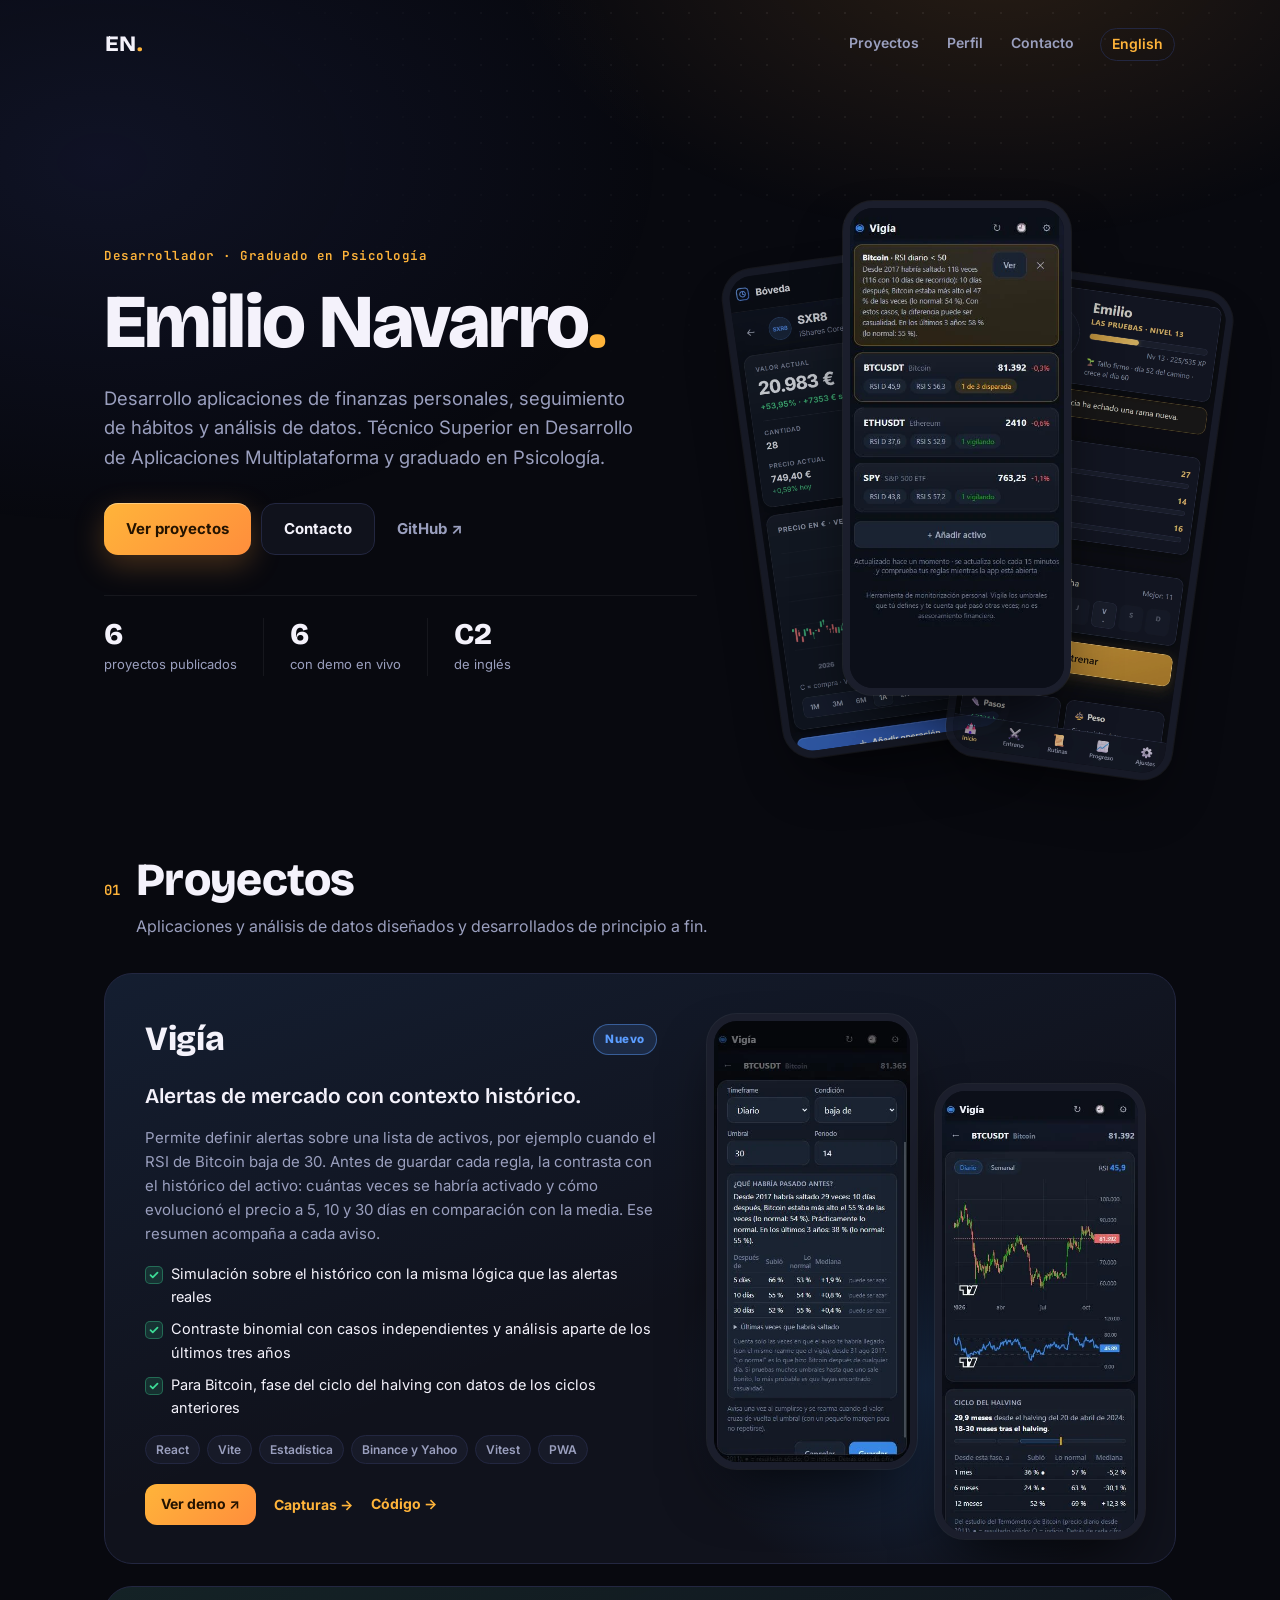
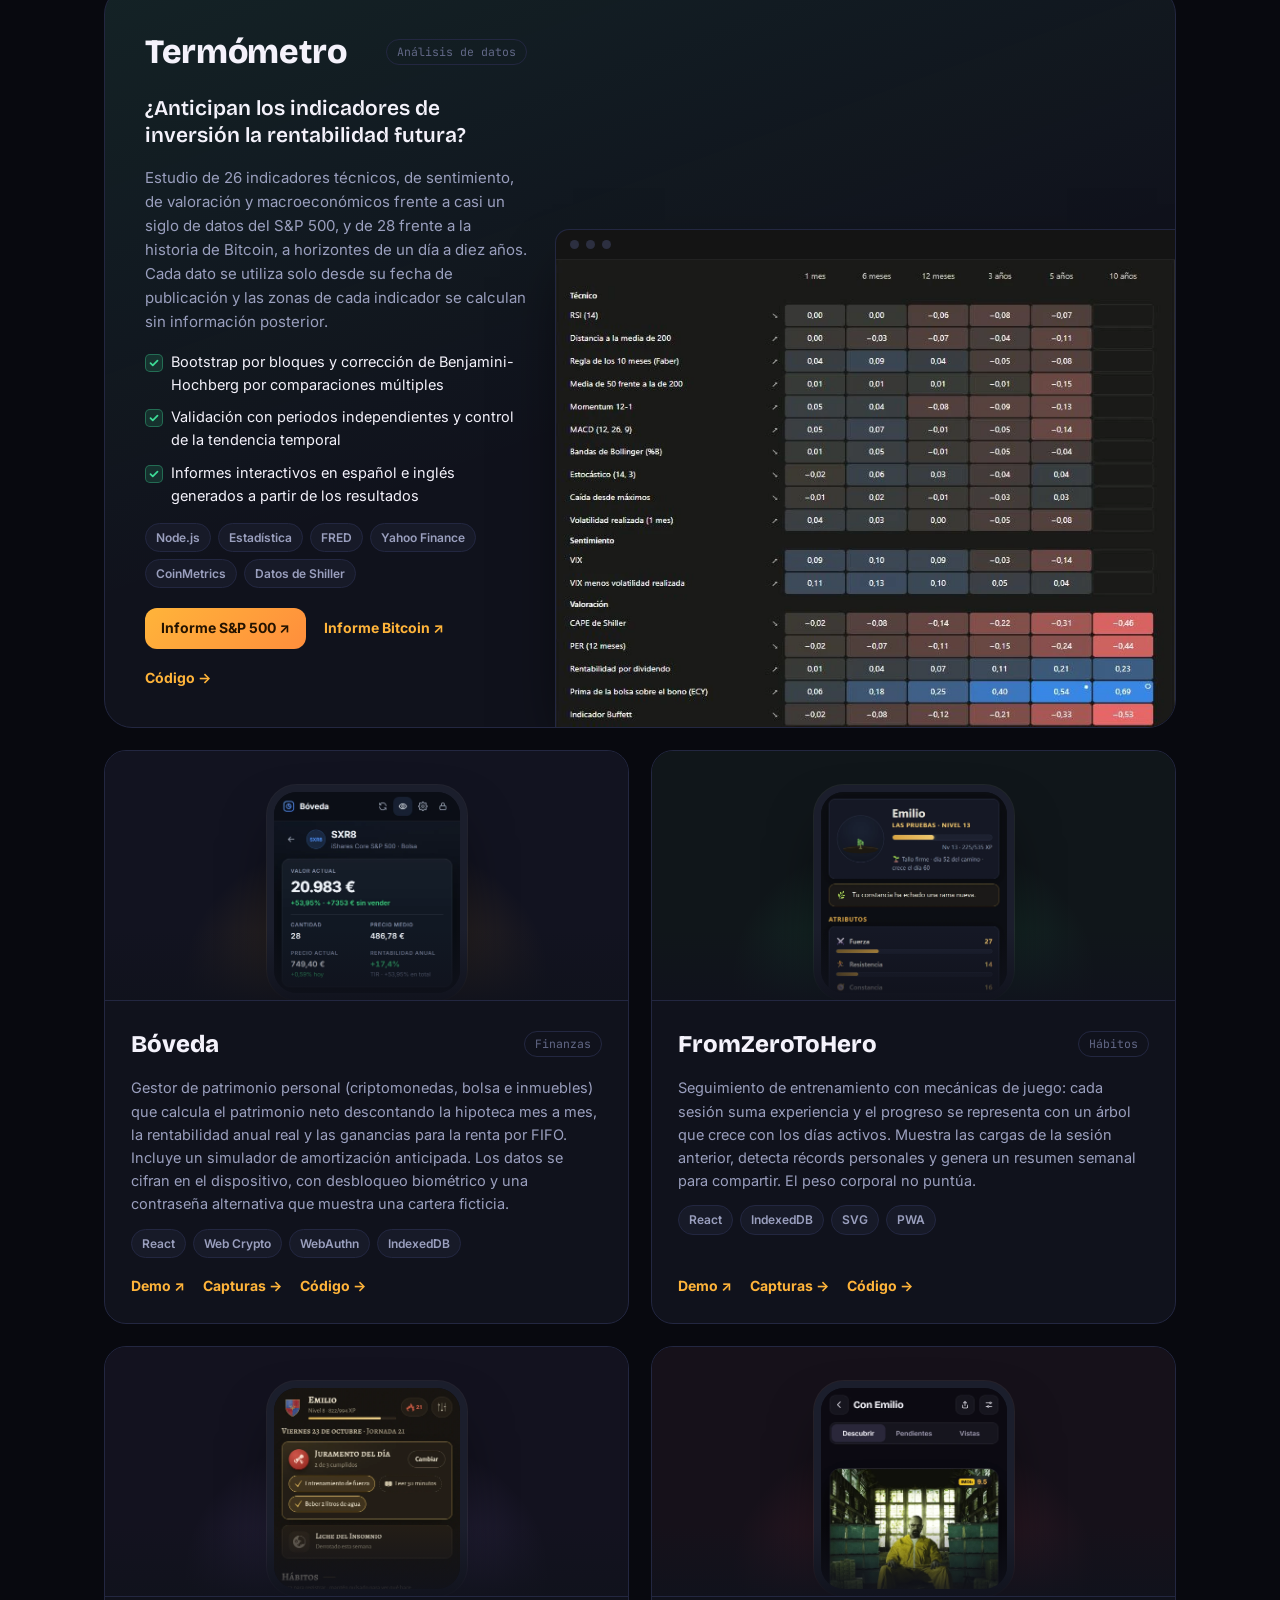
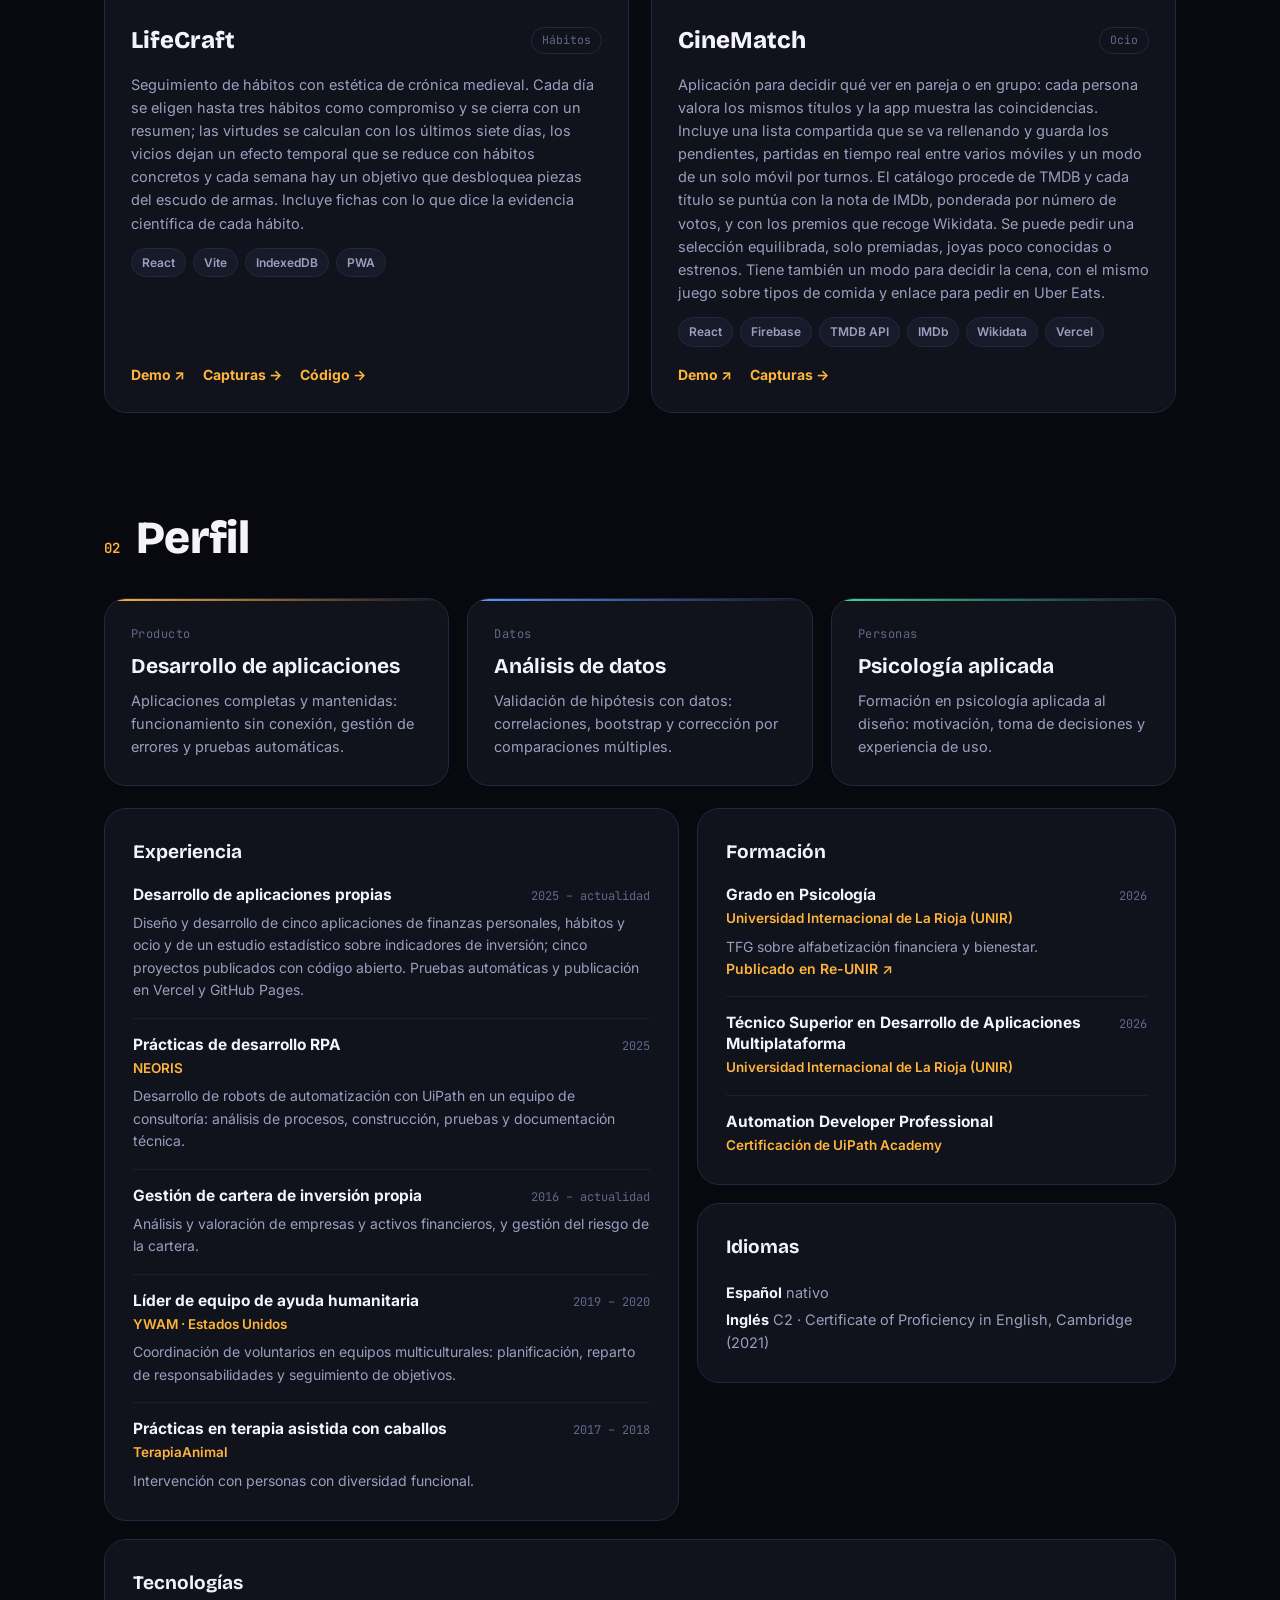
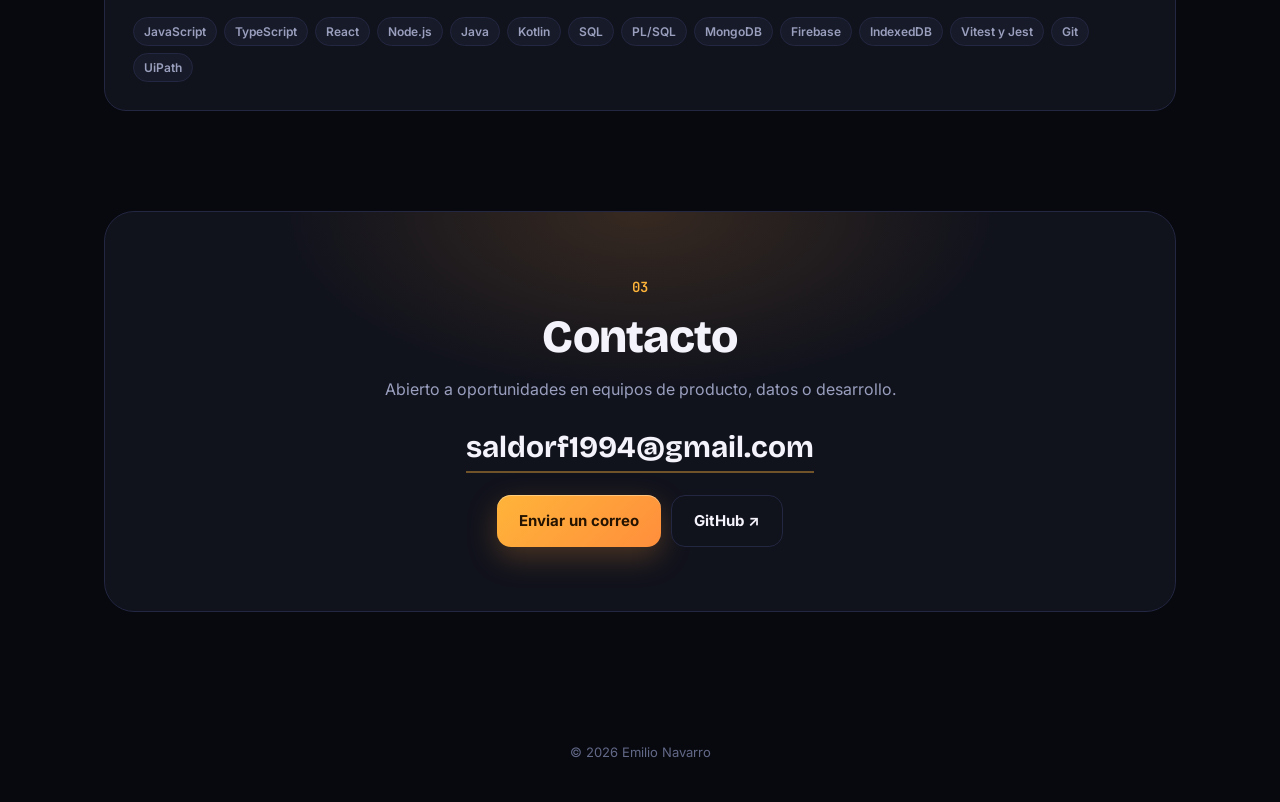
==== commit 3e3925c0: "Bóveda: captura con un fondo del S&P 500 en lugar de Bitcoin" ====
--- a/index.html
+++ b/index.html
@@ -147,7 +147,7 @@
       <div class="cards">
         <article class="card reveal">
           <div class="card-shot shot-vault">
-            <figure class="phone"><img src="img/boveda/2-activo.webp" alt="Ficha de Bitcoin en Bóveda con su gráfica de velas" loading="lazy" /></figure>
+            <figure class="phone"><img src="img/boveda/2-activo.webp" alt="Ficha de un fondo del S&amp;P 500 en Bóveda con su gráfica de velas" loading="lazy" /></figure>
           </div>
           <div class="card-body">
             <div class="card-top"><h3>Bóveda</h3><span class="tag mono">Finanzas</span></div>
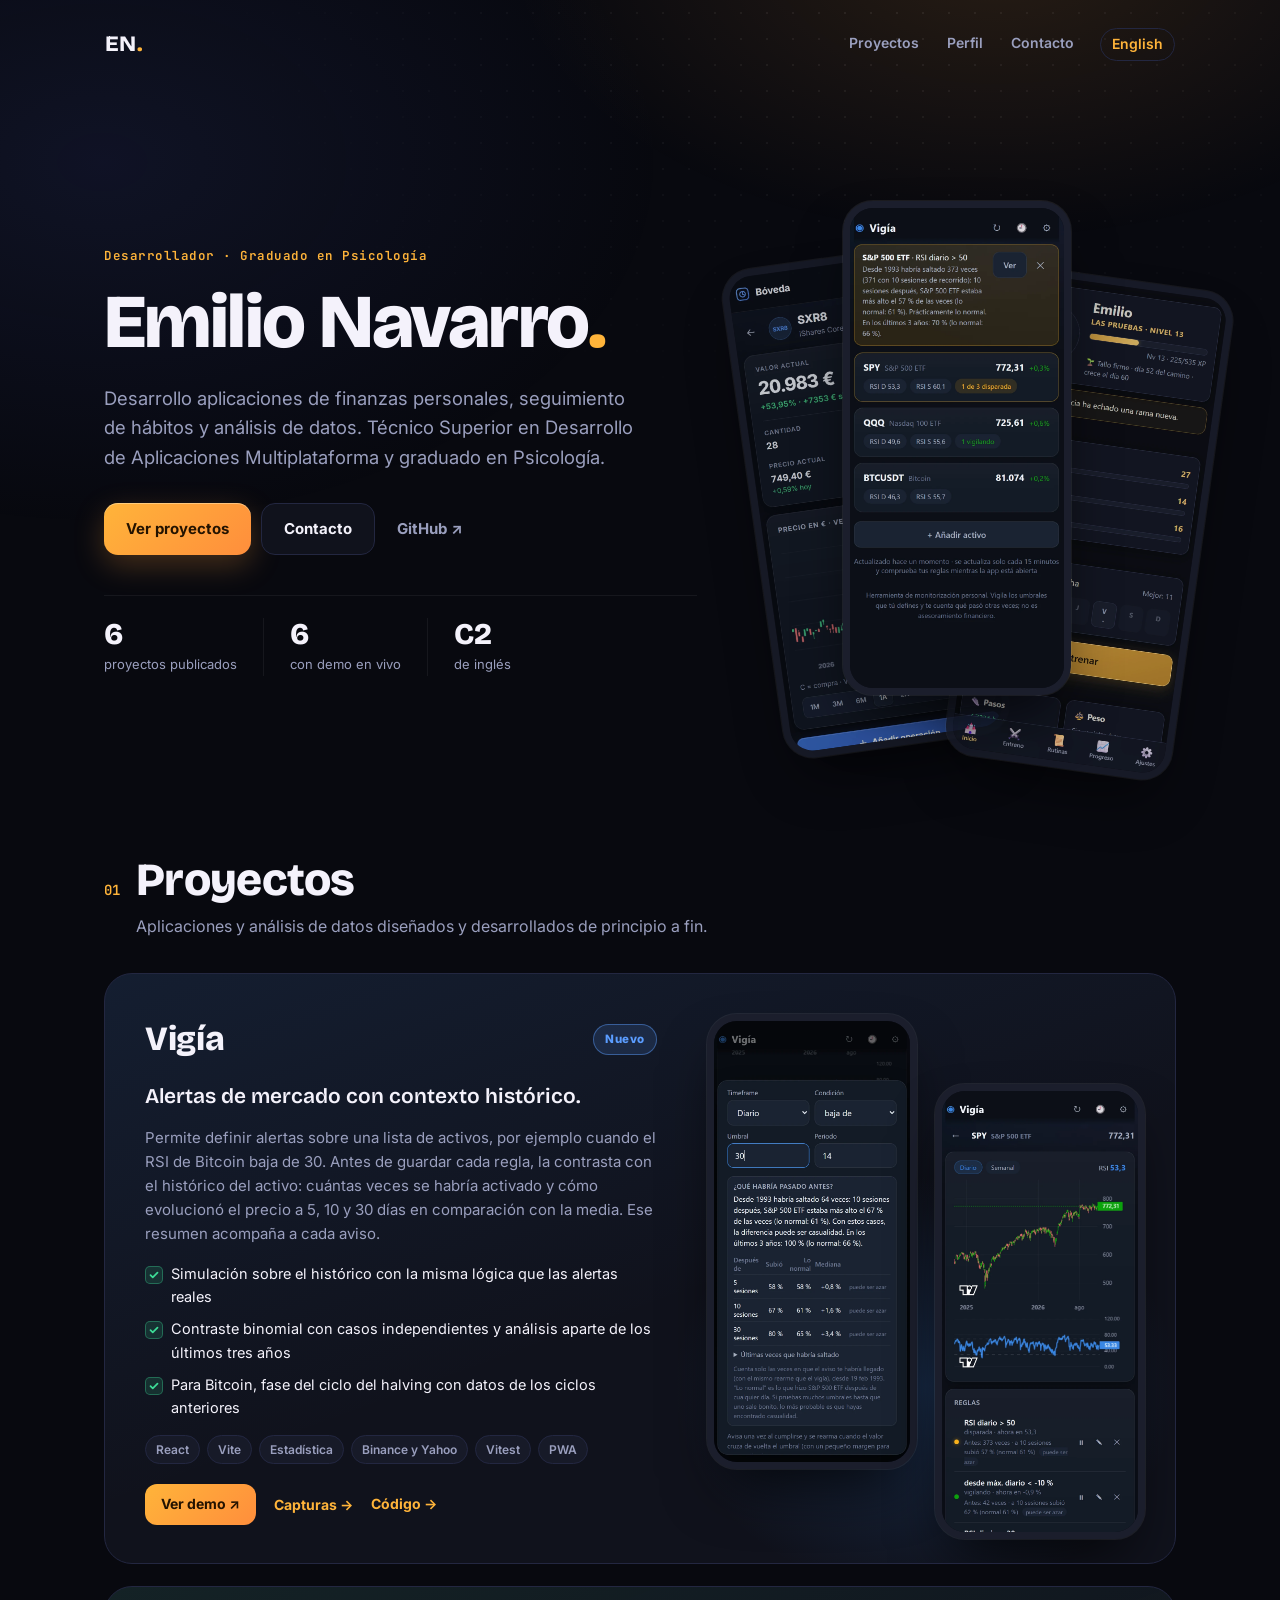
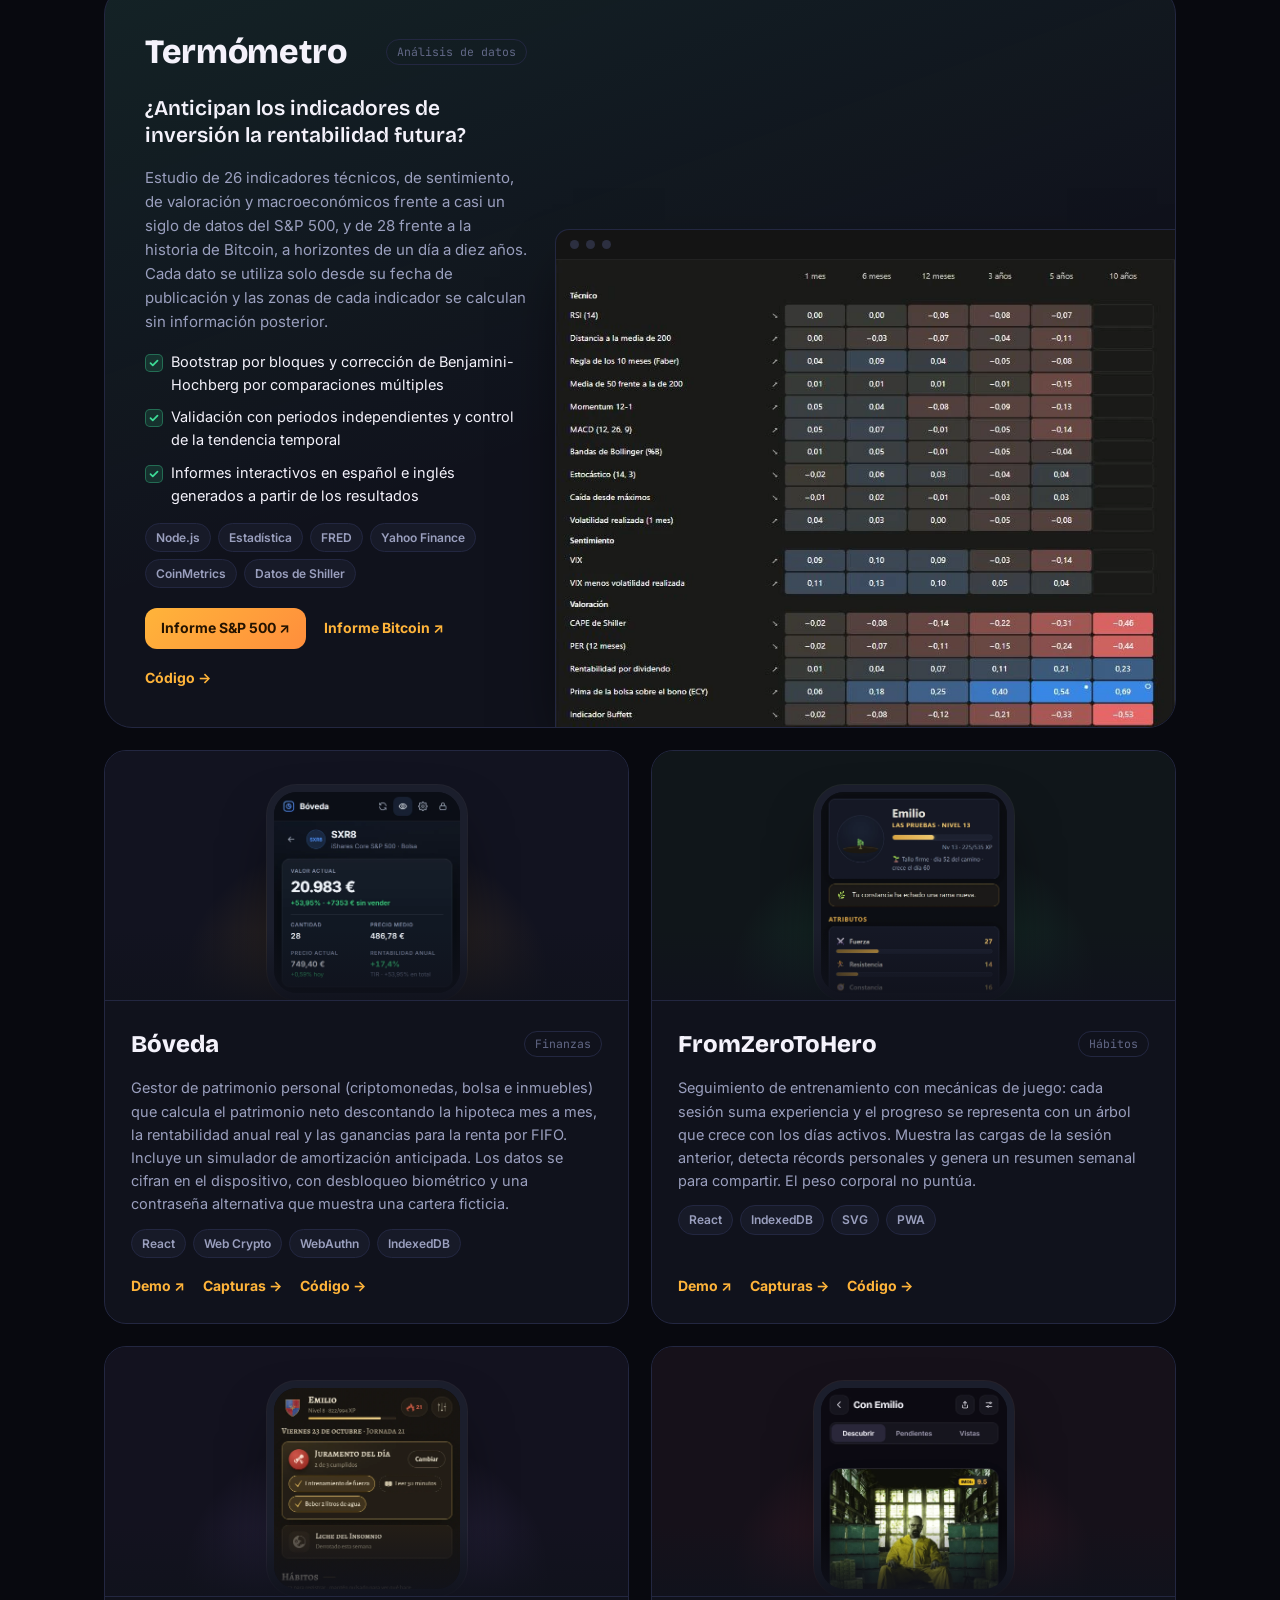
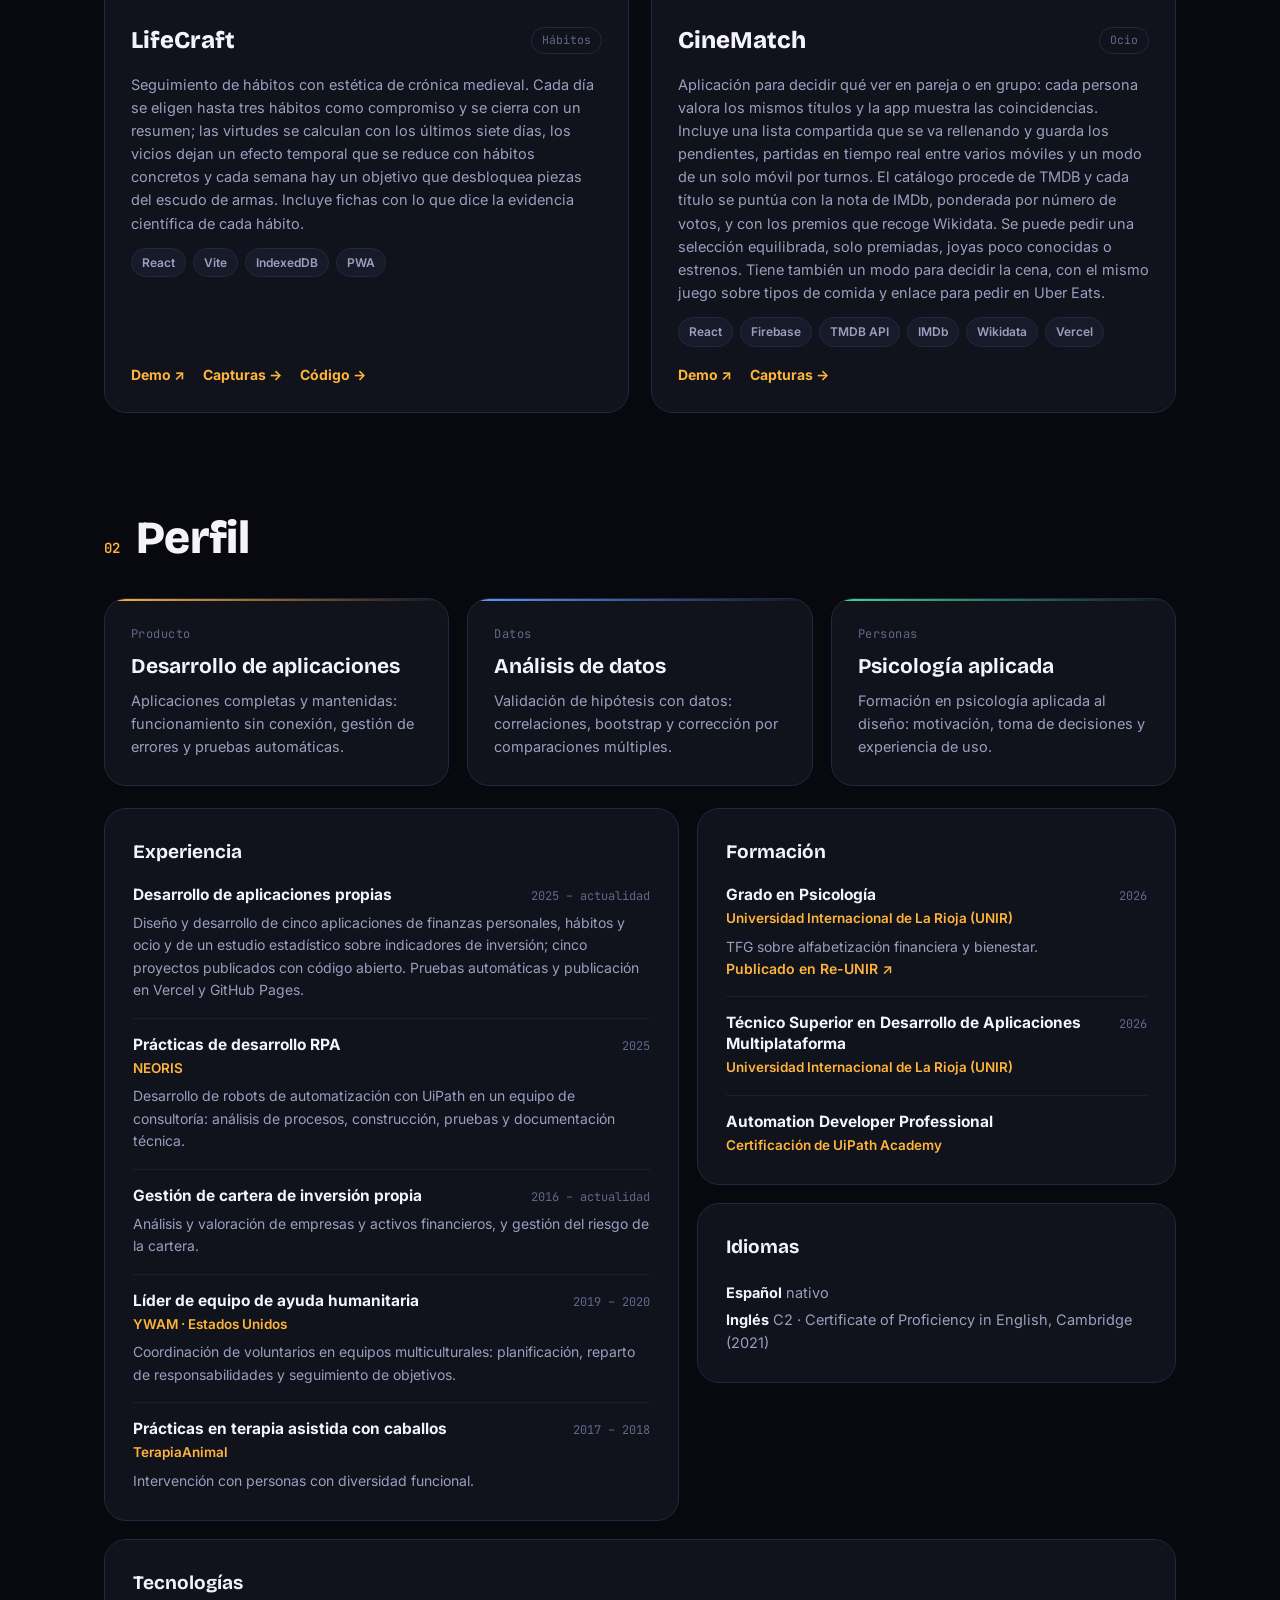
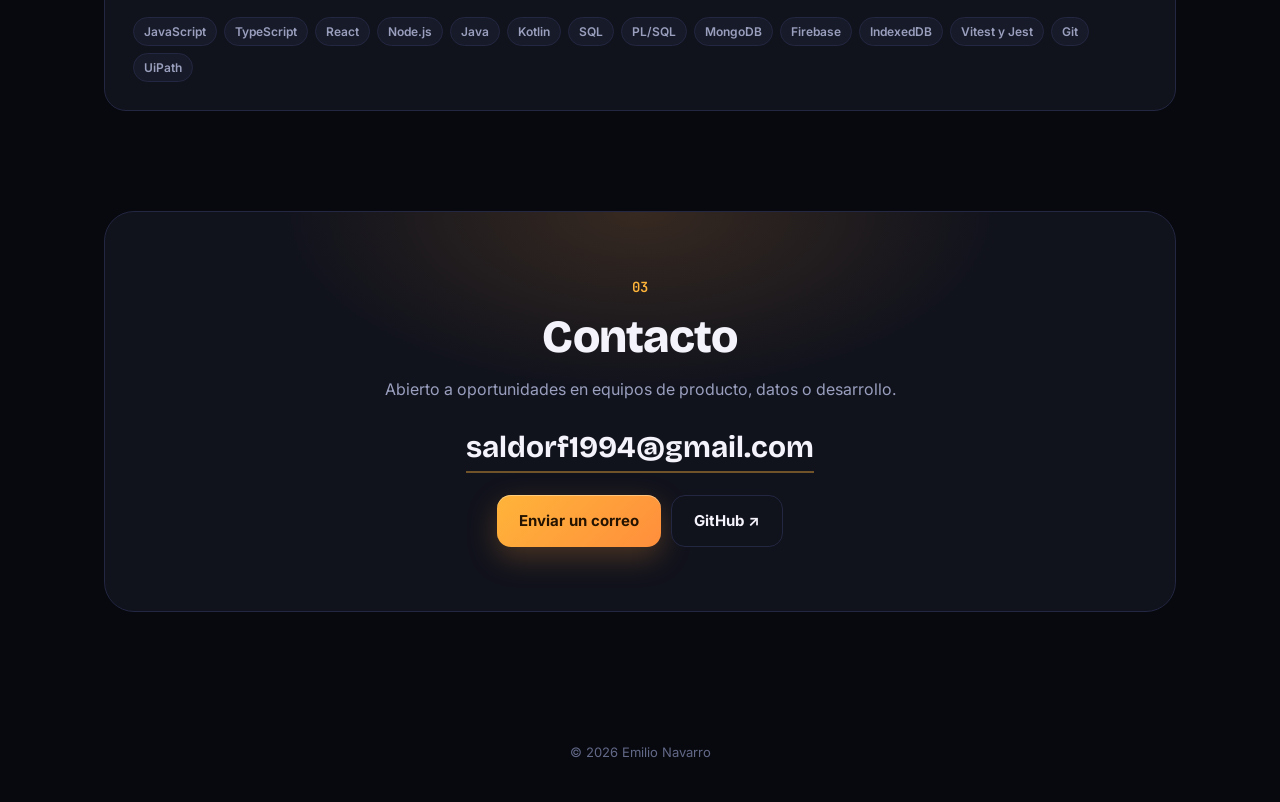
==== commit 4395317e: "Vigía: capturas con el S&P 500 en lugar de Bitcoin" ====
--- a/index.html
+++ b/index.html
@@ -370,10 +370,10 @@
       vigia: {
         title: 'Vigía',
         shots: [
-          { src: 'img/vigia/1-avisos.webp', cap: 'Lista de activos con un aviso activo. Junto a la regla aparece su resumen histórico: número de veces que se habría activado desde 2017 y evolución del precio a 10 días comparada con la media.' },
+          { src: 'img/vigia/1-avisos.webp', cap: 'Lista de activos con un aviso activo. Junto a la regla aparece su resumen histórico: número de veces que se habría activado en la historia del activo y evolución del precio a 10 días comparada con la media.' },
           { src: 'img/vigia/2-ficha.webp', cap: 'Ficha de cada activo con velas y RSI, calculados con el mismo código que evalúa las reglas.' },
           { src: 'img/vigia/3-probador.webp', cap: 'Al crear una regla, la aplicación la contrasta con el histórico del activo y muestra los resultados a 5, 10 y 30 días frente a la media, con una indicación de si la diferencia es significativa.' },
-          { src: 'img/vigia/4-ciclo.webp', cap: 'En Bitcoin, fase actual del ciclo del halving y comportamiento del precio en esa fase durante los ciclos anteriores. Debajo, cada regla con su resumen histórico.' },
+          { src: 'img/vigia/4-reglas.webp', cap: 'Reglas de cada activo con su estado y su resumen histórico: cuántas veces se habría activado y qué hizo el precio después.' },
         ],
       },
       fzth: {
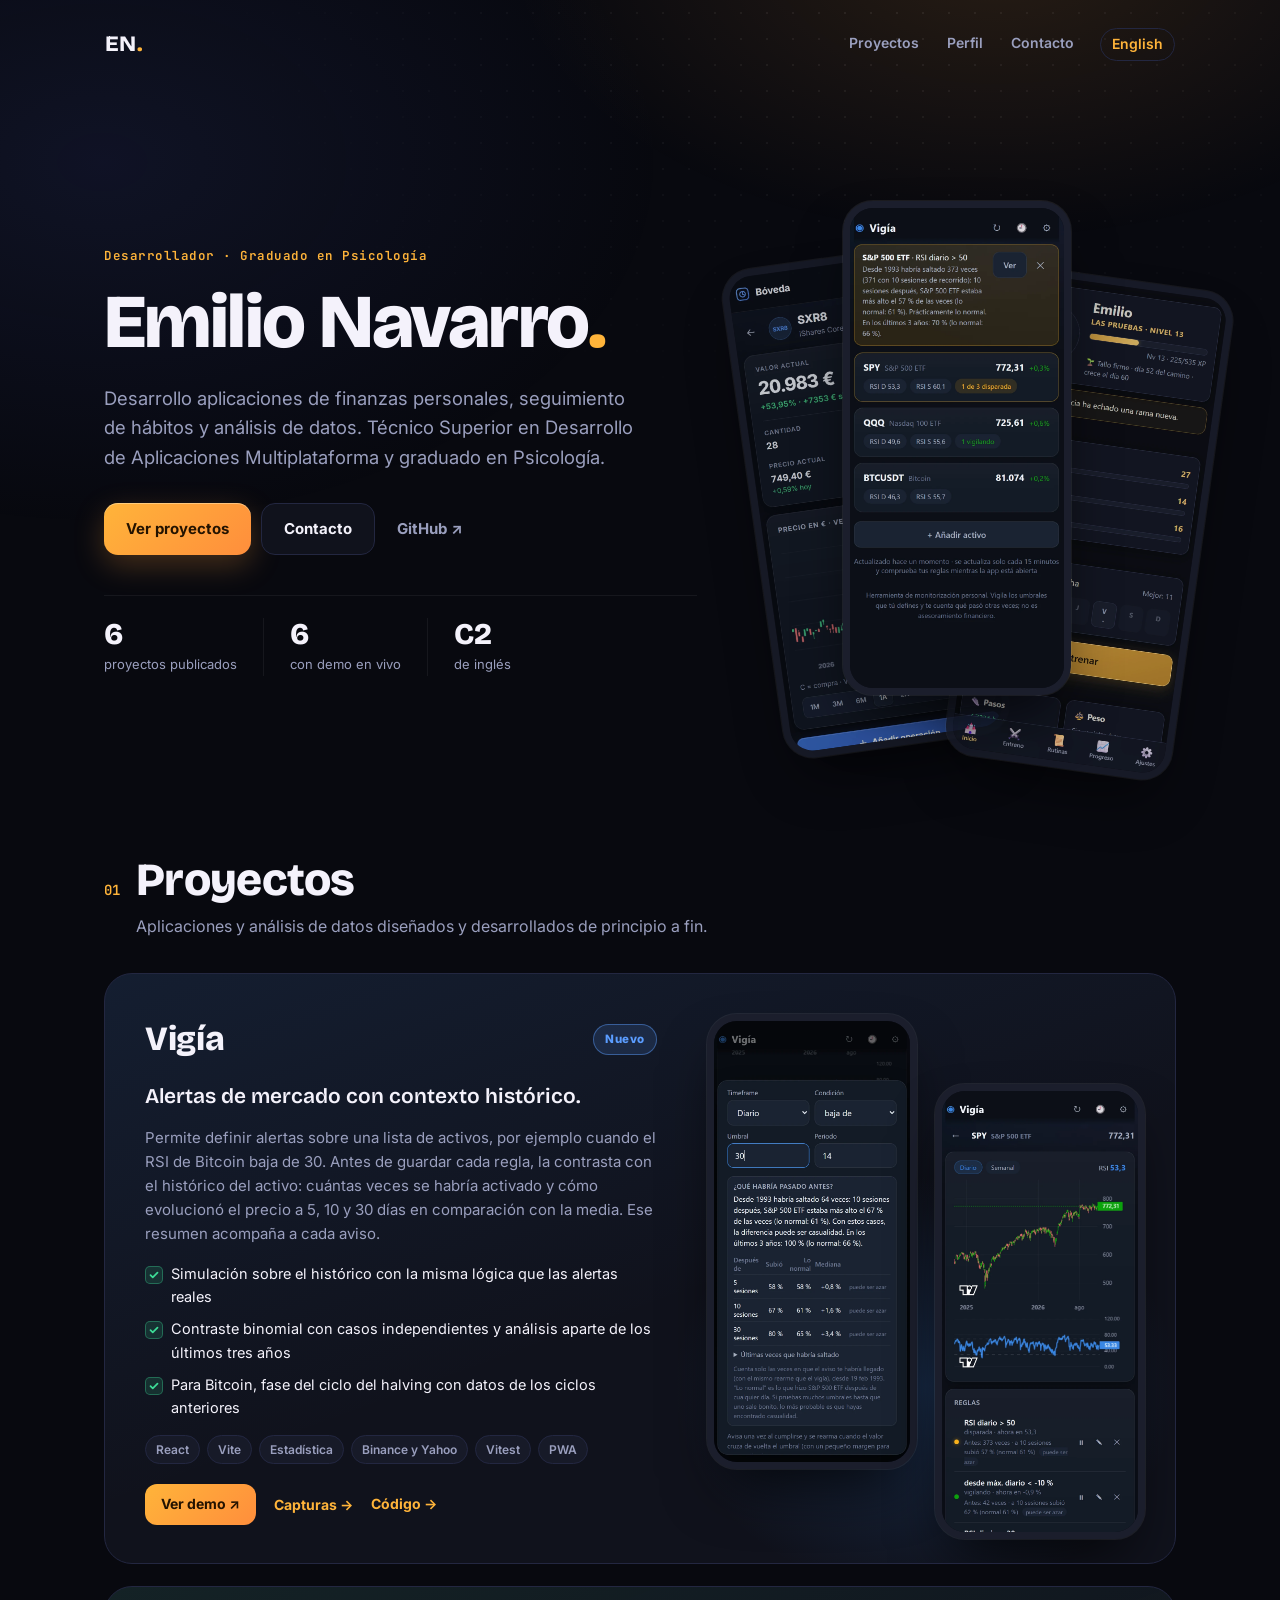
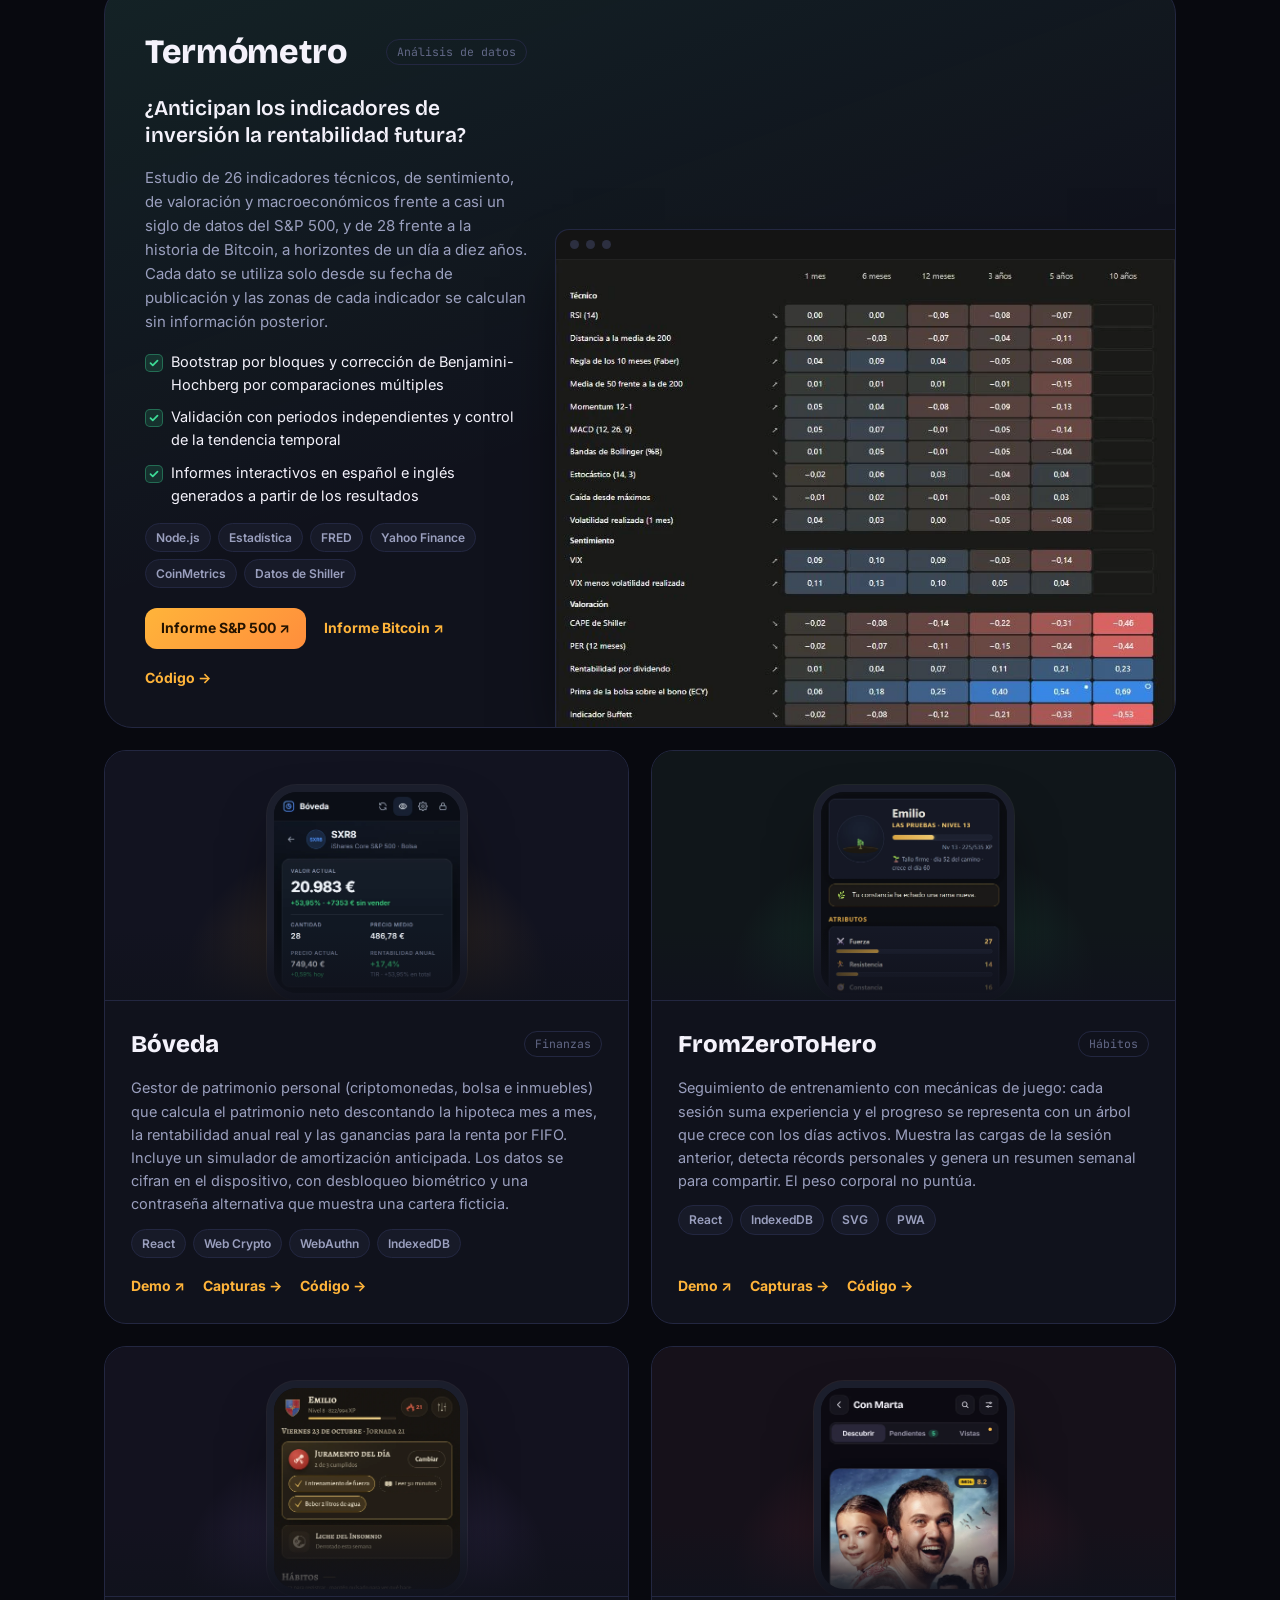
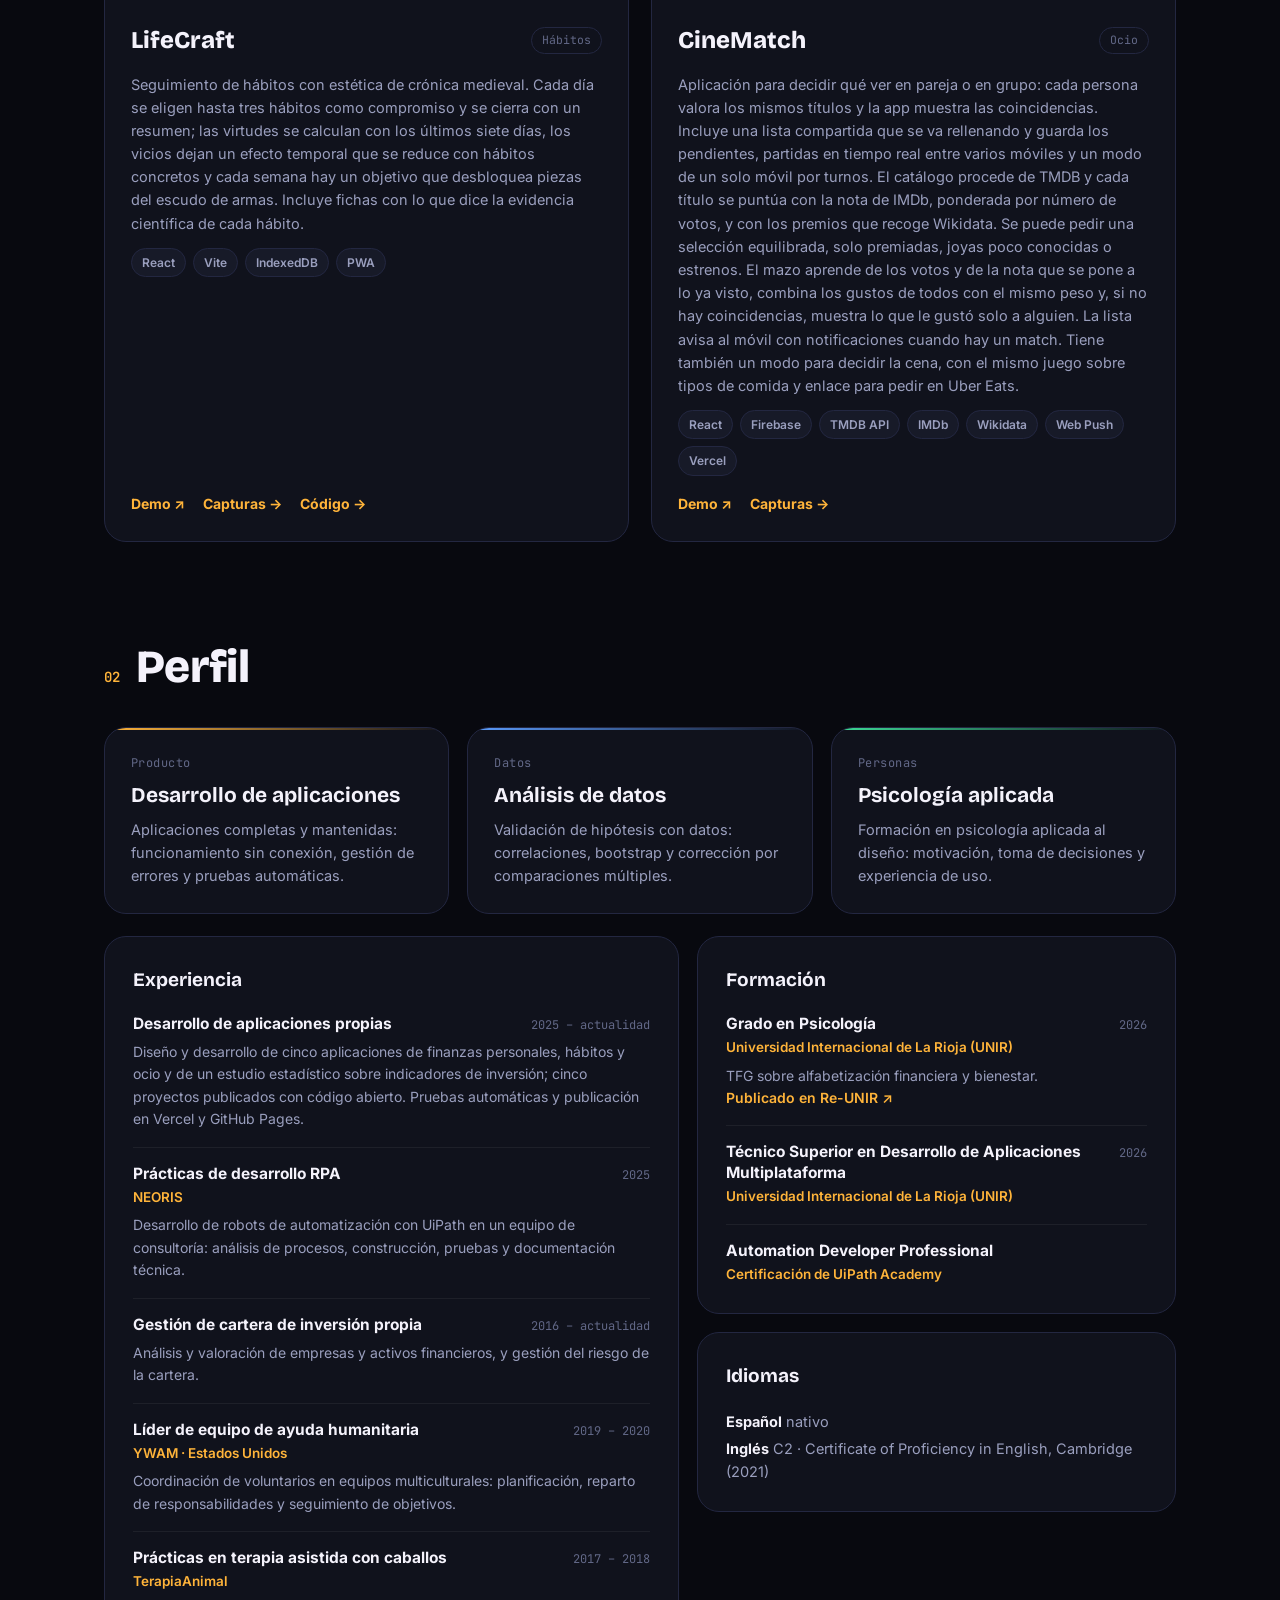
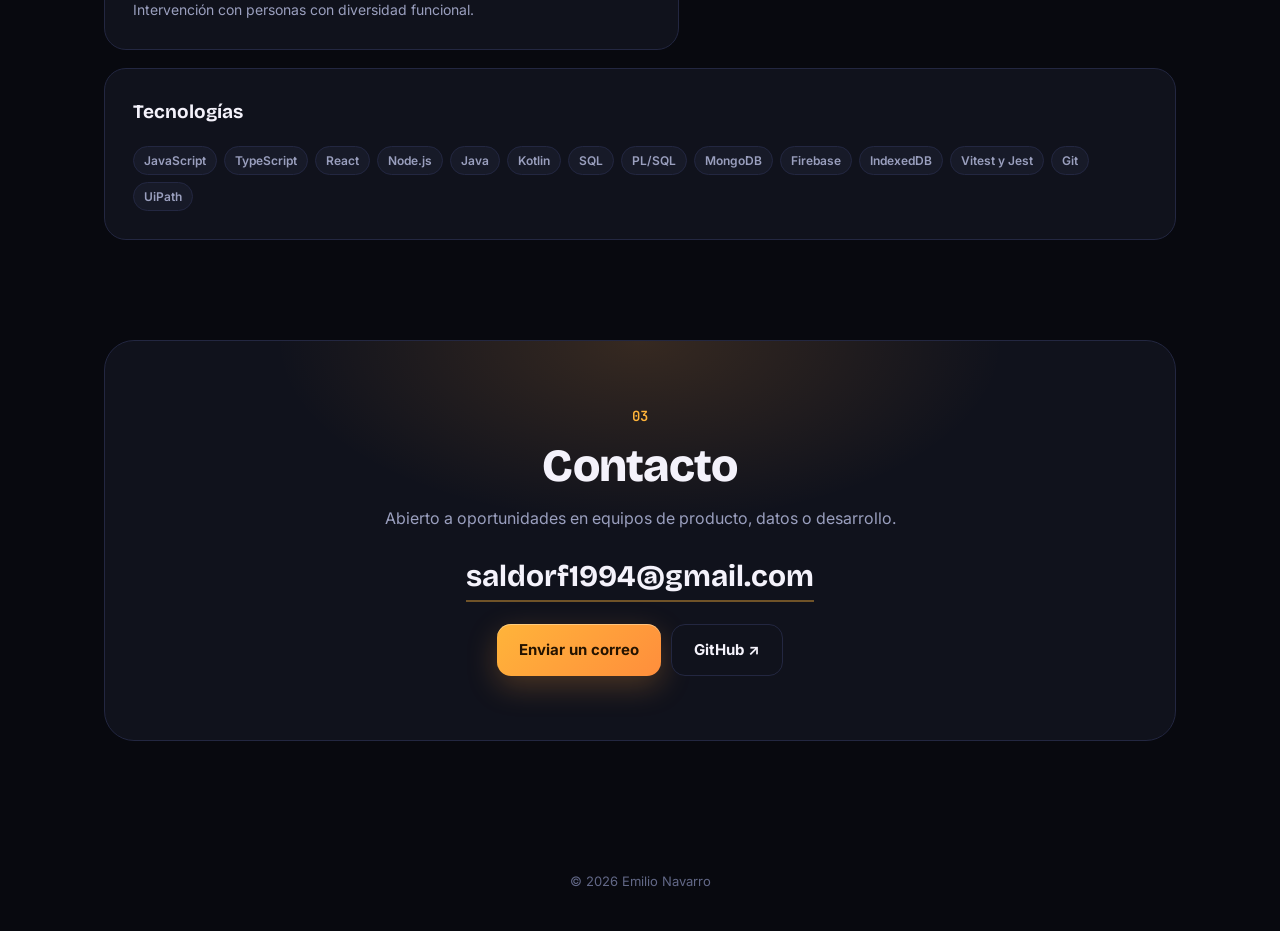
==== commit 10aaa3d6: "CineMatch: tarjeta y capturas nuevas" ====
--- a/index.html
+++ b/index.html
@@ -209,7 +209,7 @@
 
         <article class="card reveal">
           <div class="card-shot shot-cine">
-            <figure class="phone"><img src="img/cinematch/2-descubrir.webp" alt="Carta de una serie en CineMatch" loading="lazy" /></figure>
+            <figure class="phone"><img src="img/cinematch/2-descubrir.webp" alt="Carta de una película en CineMatch" loading="lazy" /></figure>
           </div>
           <div class="card-body">
             <div class="card-top"><h3>CineMatch</h3><span class="tag mono">Ocio</span></div>
@@ -219,10 +219,12 @@
               partidas en tiempo real entre varios móviles y un modo de un solo móvil por turnos. El catálogo procede
               de TMDB y cada título se puntúa con la nota de IMDb, ponderada por número de votos, y con los premios
               que recoge Wikidata. Se puede pedir una selección equilibrada, solo premiadas, joyas poco conocidas o
-              estrenos. Tiene también un modo para decidir la cena, con el mismo juego sobre tipos de comida y enlace
-              para pedir en Uber Eats.
+              estrenos. El mazo aprende de los votos y de la nota que se pone a lo ya visto, combina los gustos de
+              todos con el mismo peso y, si no hay coincidencias, muestra lo que le gustó solo a alguien. La lista
+              avisa al móvil con notificaciones cuando hay un match. Tiene también un modo para decidir la cena, con
+              el mismo juego sobre tipos de comida y enlace para pedir en Uber Eats.
             </p>
-            <div class="stack"><span>React</span><span>Firebase</span><span>TMDB API</span><span>IMDb</span><span>Wikidata</span><span>Vercel</span></div>
+            <div class="stack"><span>React</span><span>Firebase</span><span>TMDB API</span><span>IMDb</span><span>Wikidata</span><span>Web Push</span><span>Vercel</span></div>
             <div class="card-links">
               <a href="https://cinematch-wine-xi.vercel.app" target="_blank" rel="noreferrer">Demo ↗</a>
               <button type="button" class="shots-link" data-shots="cinematch">Capturas →</button>
@@ -412,11 +414,13 @@
       cinematch: {
         title: 'CineMatch',
         shots: [
-          { src: 'img/cinematch/1-inicio.webp', cap: 'Inicio: acceso a la lista compartida y a las partidas con uno o varios móviles.' },
+          { src: 'img/cinematch/1-inicio.webp', cap: 'Inicio: la lista compartida y, debajo, decidir en el momento con uno o varios móviles, qué ver o qué cenar.' },
           { src: 'img/cinematch/2-descubrir.webp', cap: 'Cada persona valora los títulos deslizando la carta. Cada carta muestra la nota de IMDb y, si lo tiene, el premio más importante.' },
           { src: 'img/cinematch/3-ficha.webp', cap: 'Ficha de cada título con la sinopsis, los votos en IMDb, los premios, el tráiler y enlace a las plataformas donde está disponible.' },
           { src: 'img/cinematch/4-match.webp', cap: 'Cuando todos eligen el mismo título, la app lo indica en ese momento.' },
           { src: 'img/cinematch/5-pendientes.webp', cap: 'Las coincidencias se guardan en la lista de pendientes. La ruleta elige una al azar.' },
+          { src: 'img/cinematch/8-casi.webp', cap: 'Casi matches: lo que le gustó solo a una persona. Si a la otra le vale, pasa a pendientes.' },
+          { src: 'img/cinematch/9-nota.webp', cap: 'Al marcar algo como visto se puntúa. Esa nota cuenta más que un voto para afinar los títulos siguientes.' },
           { src: 'img/cinematch/6-cena.webp', cap: 'Modo cena: el mismo juego con 28 tipos de comida, de la pizza al ramen, y lo dulce al final.' },
           { src: 'img/cinematch/7-pedir.webp', cap: 'Al coincidir, la ficha abre Uber Eats con la búsqueda hecha, o Glovo y Just Eat. Cada foto cita su autor y licencia.' },
         ],
